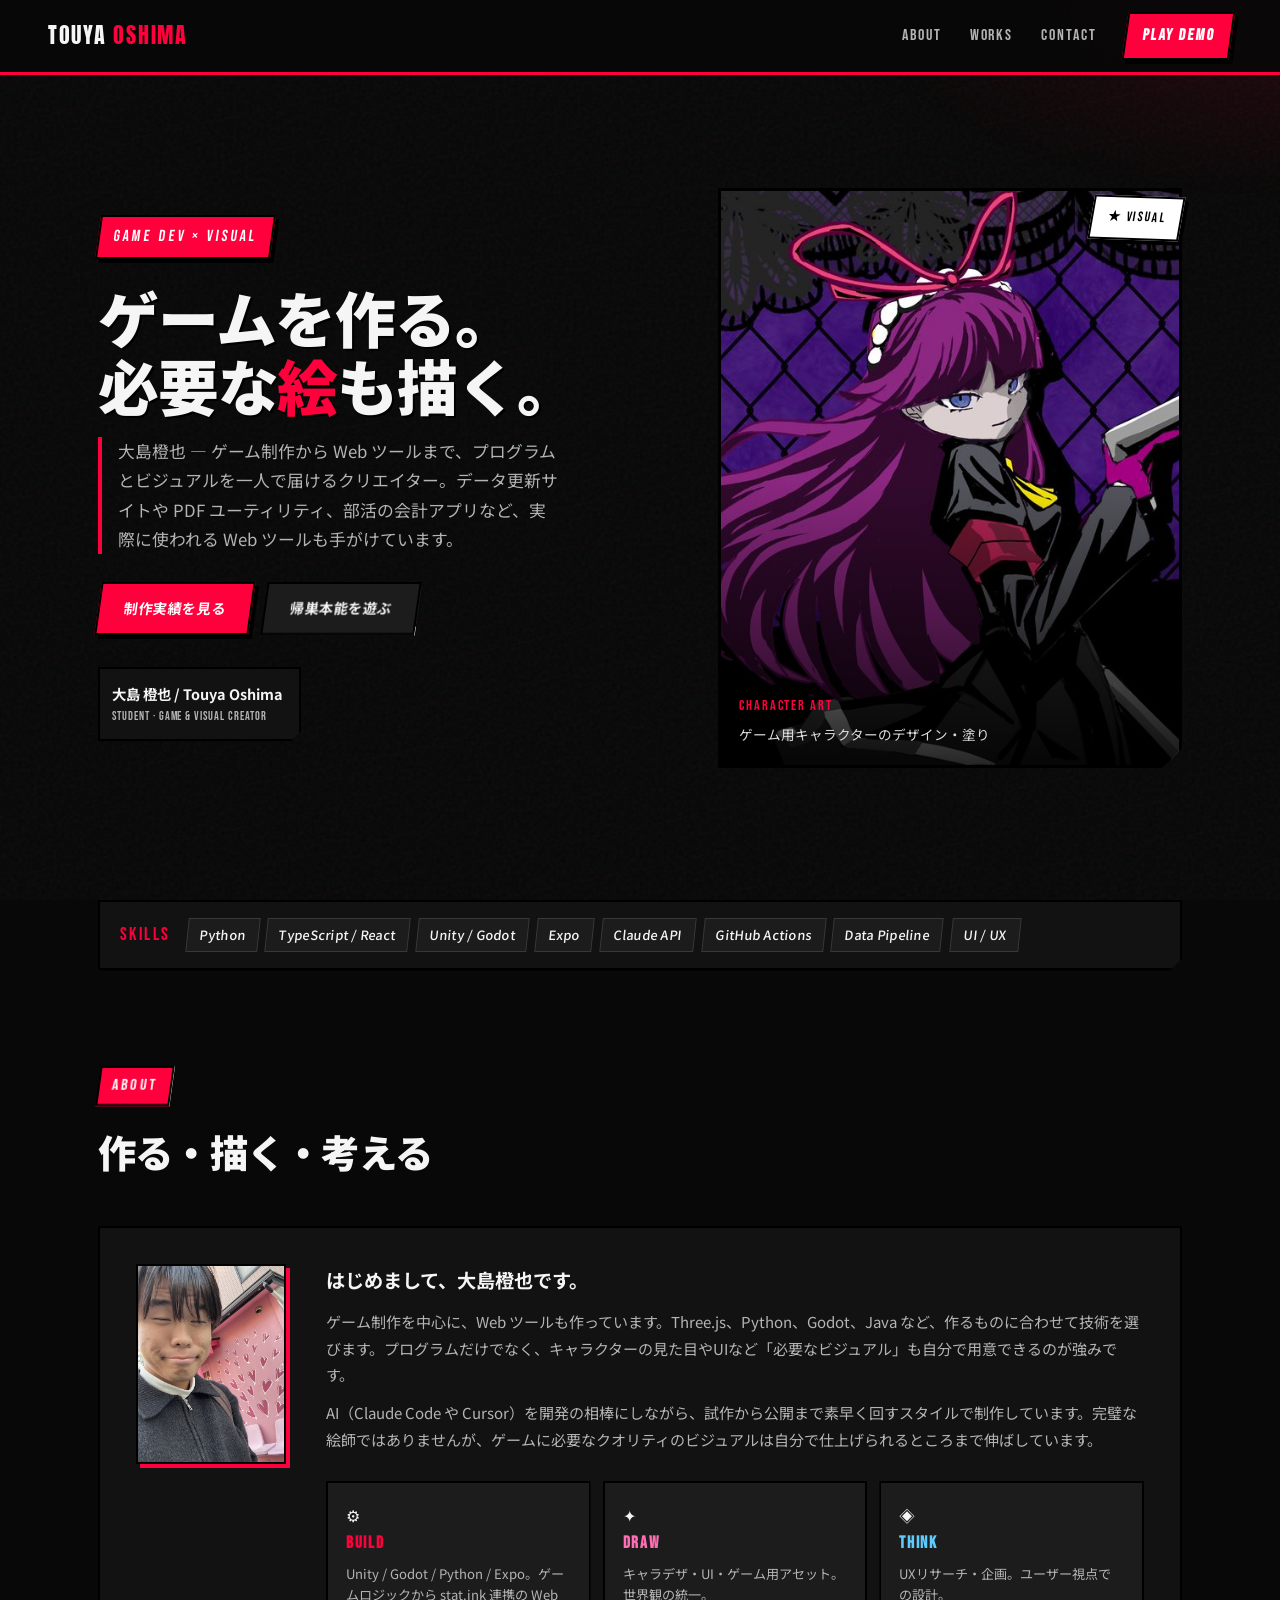
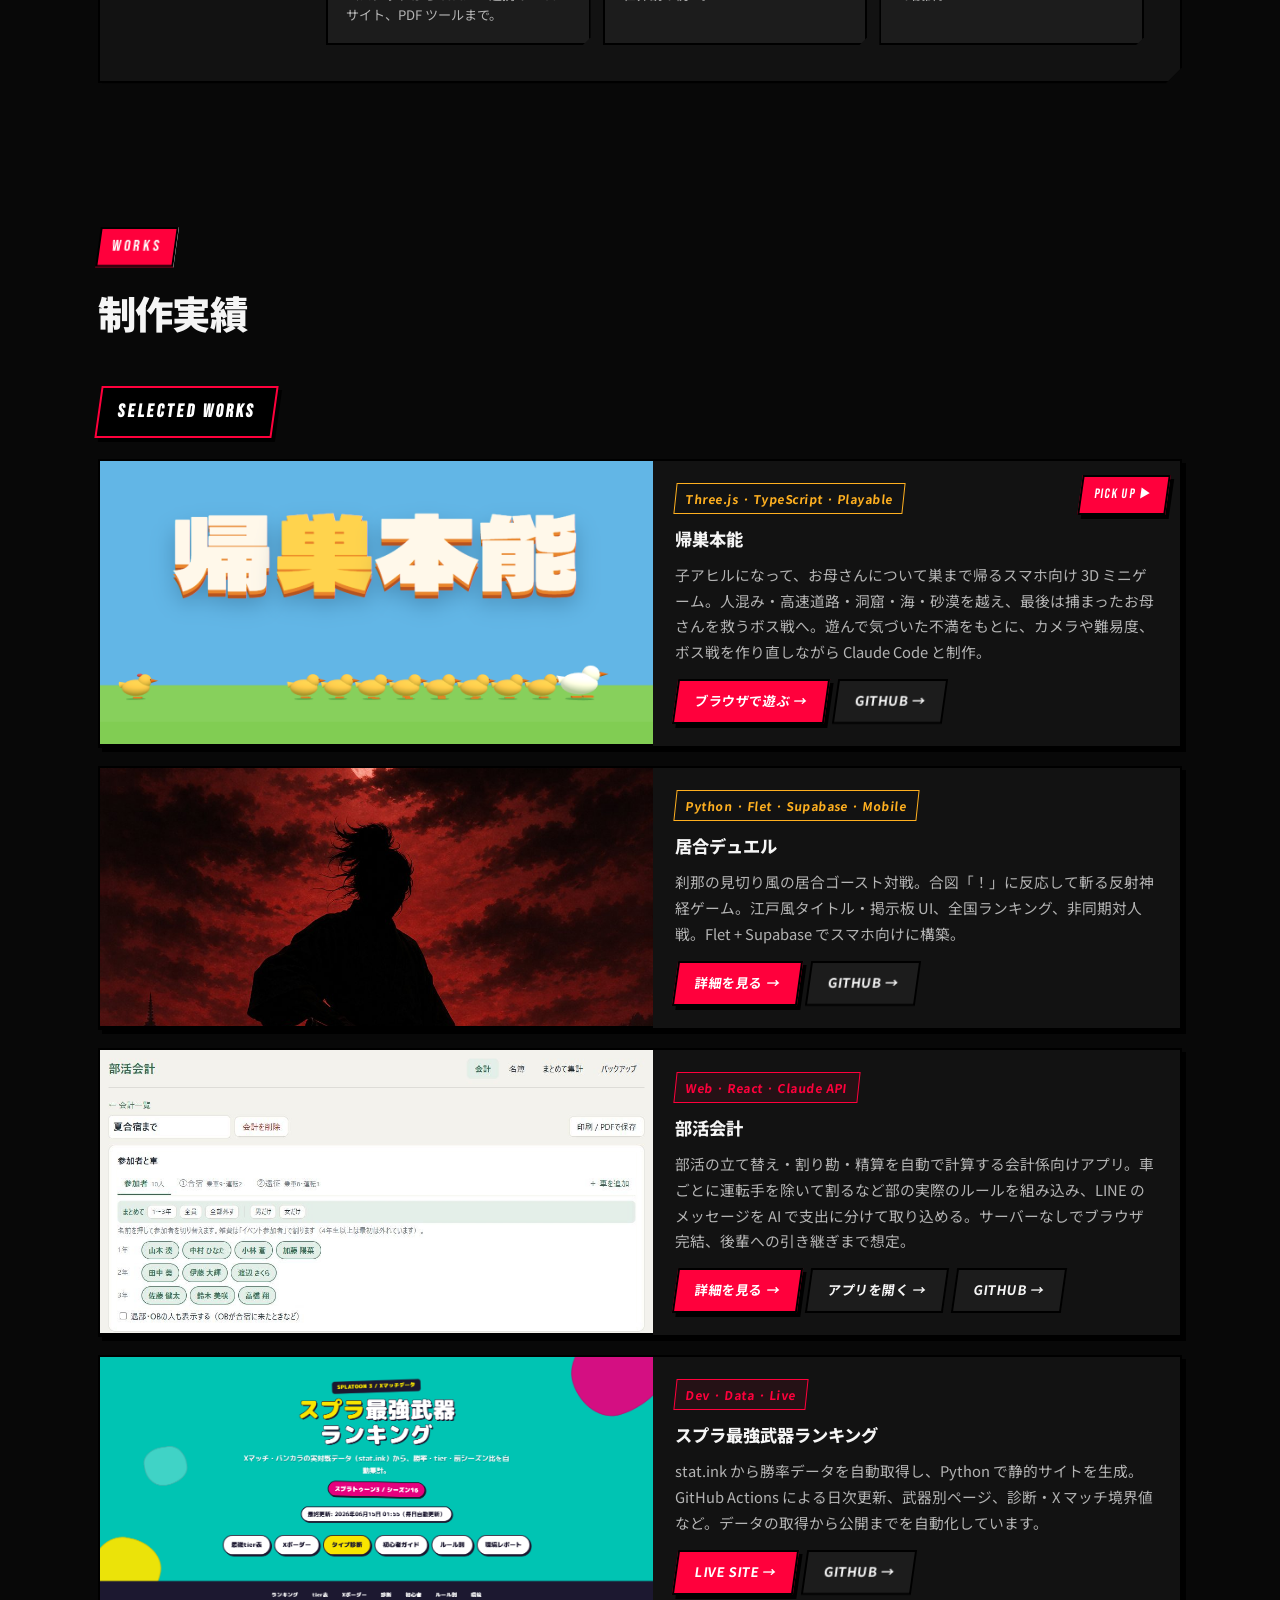
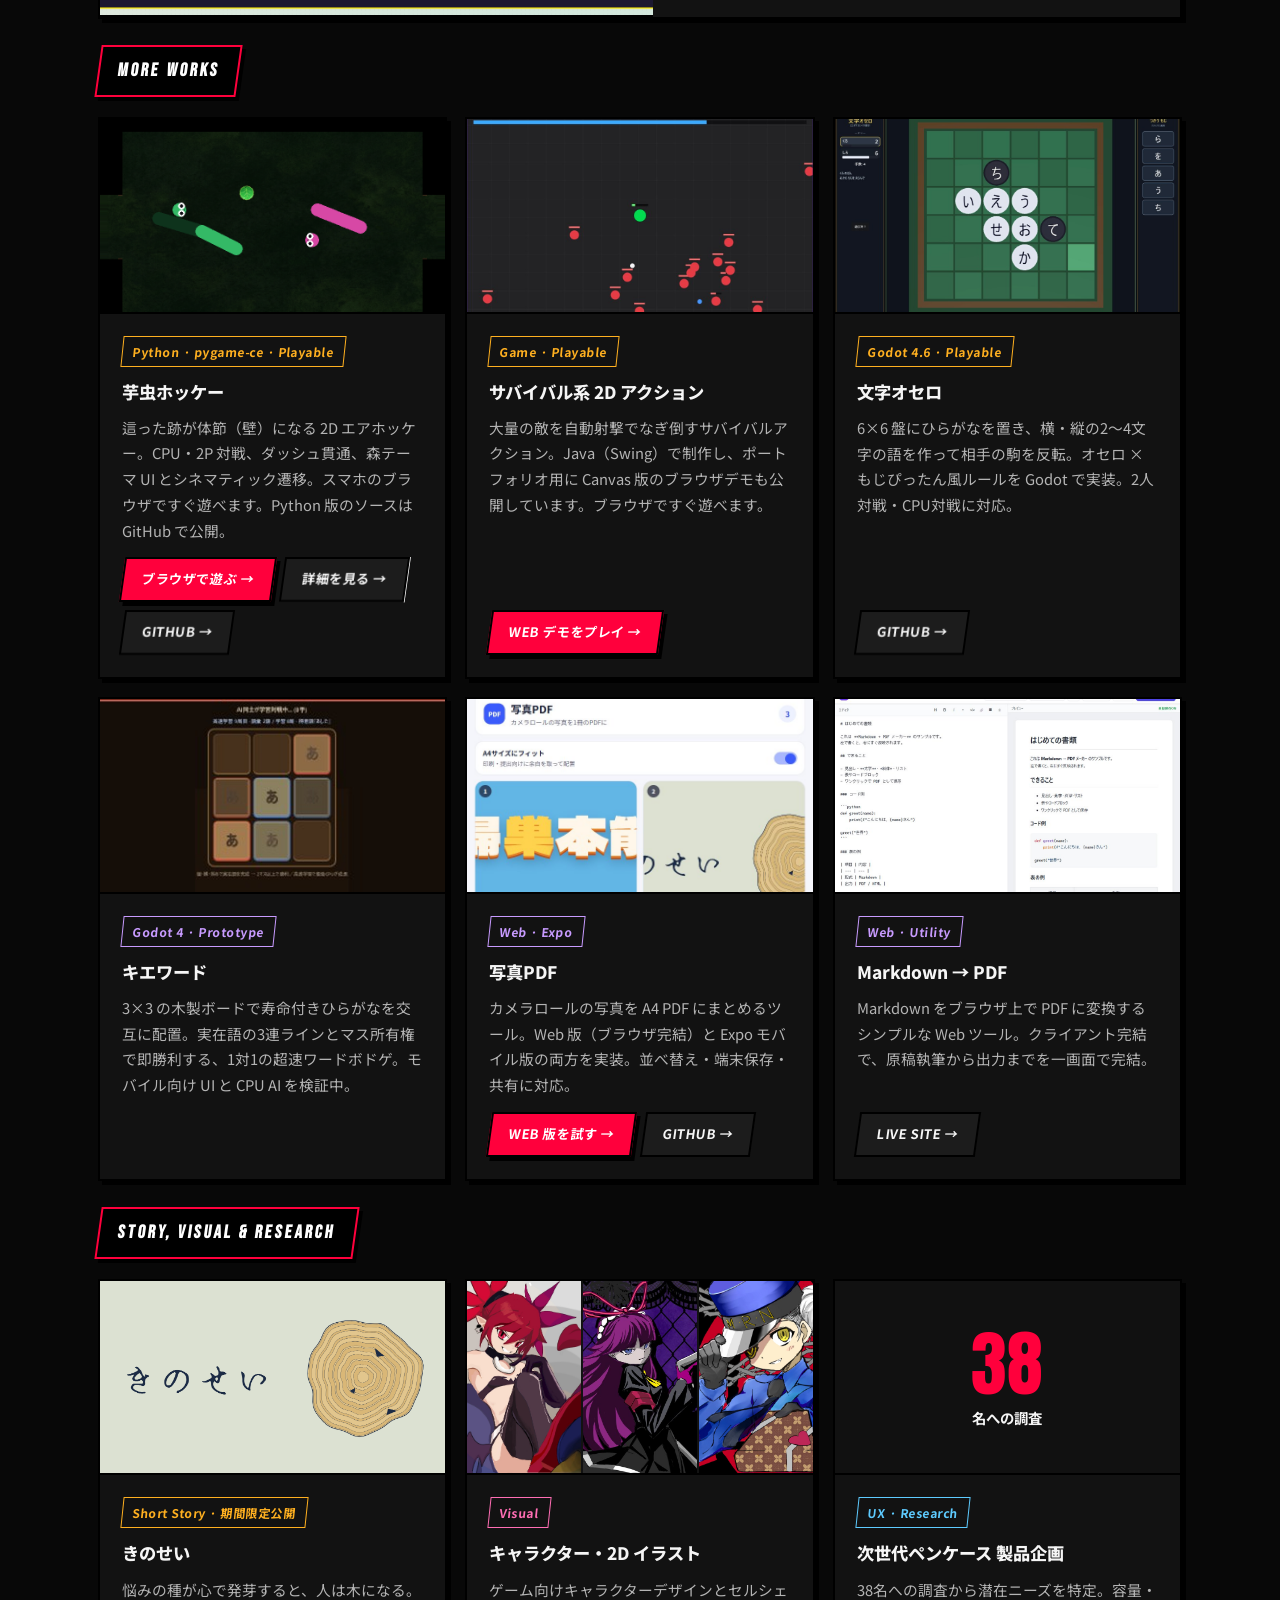
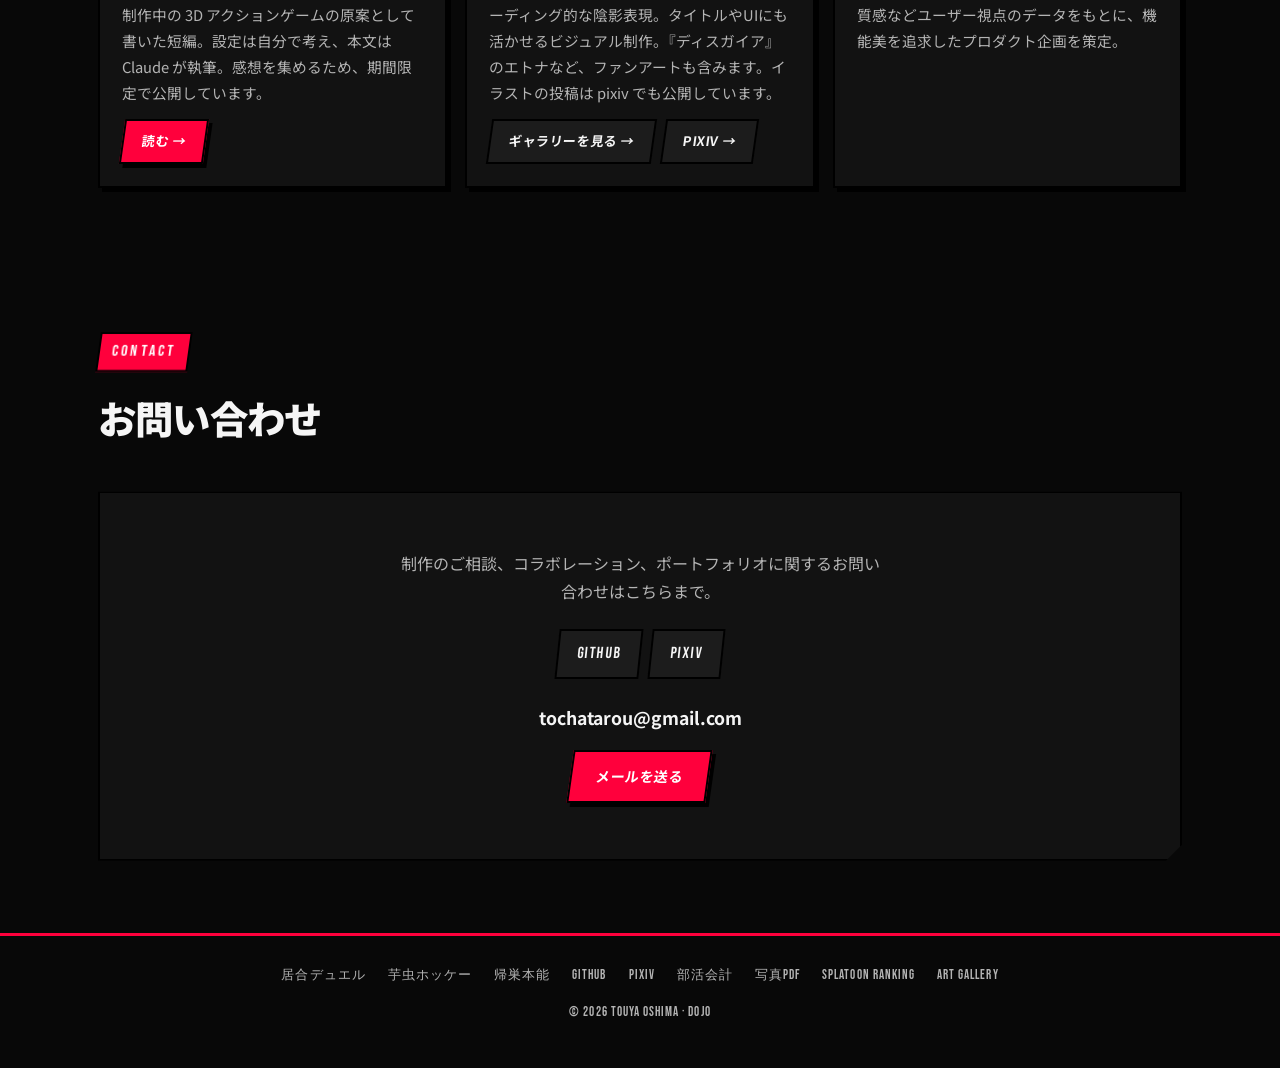
==== index.html @ 39ce80ca "問題道場を dojo/ に追加（穴埋めの編集機能つき）、フッターに小さくリンク Co-Authored-By: Claude Opus 5.5 <noreply@anthropic.com>" ====
<!DOCTYPE html>
<html lang="ja">
<head>
  <meta charset="UTF-8">
  <meta name="viewport" content="width=device-width, initial-scale=1.0">
  <title>大島 橙也 | Game Dev × Visual</title>
  <meta name="description" content="大島橙也 — ゲーム制作・Webツール・ビジュアル。Unity / Godot / Python / React。デモと制作実績を公開中。">
  <meta property="og:title" content="大島 橙也 | Portfolio">
  <meta property="og:description" content="ゲーム制作・Web ツール・キャラクターイラスト。作る・描く・考える。">
  <meta property="og:type" content="website">
  <meta property="og:url" content="https://koyomivanp.github.io/">
  <meta property="og:image" content="https://koyomivanp.github.io/feri.jpg">
  <meta name="twitter:card" content="summary_large_image">
  <link rel="icon" href="data:image/svg+xml,<svg xmlns='http://www.w3.org/2000/svg' viewBox='0 0 100 100'><text y='.9em' font-size='90'>🎮</text></svg>">
  <link rel="manifest" href="manifest.webmanifest">
  <meta name="theme-color" content="#ff003c">
  <link rel="apple-touch-icon" href="apple-touch-icon.png">
  <meta name="mobile-web-app-capable" content="yes">
  <meta name="apple-mobile-web-app-capable" content="yes">
  <meta name="apple-mobile-web-app-status-bar-style" content="black-translucent">
  <meta name="apple-mobile-web-app-title" content="Touya Oshima">
  <link rel="preconnect" href="https://fonts.googleapis.com">
  <link rel="preconnect" href="https://fonts.gstatic.com" crossorigin>
  <link href="https://fonts.googleapis.com/css2?family=Anton&family=Bebas+Neue&family=Noto+Sans+JP:wght@400;500;700;900&display=swap" rel="stylesheet">
  <link rel="stylesheet" href="assets/site.css">
</head>
<body>
  <div class="noise"></div>
  <div class="wrap">

    <nav>
      <a href="#" class="logo">TOUYA <span>OSHIMA</span></a>
      <div class="links">
        <a href="#about">About</a>
        <a href="#projects">Works</a>
        <a href="#contact">Contact</a>
        <a href="https://koyomivanp.github.io/okaasan-ni-tsuiteiku/" class="nav-cta" target="_blank" rel="noopener noreferrer">Play Demo</a>
      </div>
    </nav>

    <header class="hero">
      <div class="hero-copy">
        <div class="eyebrow">Game Dev × Visual</div>
        <h1>ゲームを作る。<br>必要な<span class="accent">絵</span>も描く。</h1>
        <p class="lead">大島橙也 — ゲーム制作から Web ツールまで、プログラムとビジュアルを一人で届けるクリエイター。データ更新サイトや PDF ユーティリティ、部活の会計アプリなど、実際に使われる Web ツールも手がけています。</p>
        <div class="hero-actions">
          <a href="#projects" class="btn btn-primary">制作実績を見る</a>
          <a href="https://koyomivanp.github.io/okaasan-ni-tsuiteiku/" class="btn btn-ghost" target="_blank" rel="noopener noreferrer">帰巣本能を遊ぶ</a>
        </div>
        <div class="hero-profile">
          <div>
            <div class="name">大島 橙也 / Touya Oshima</div>
            <div class="role">Student · Game &amp; Visual Creator</div>
          </div>
        </div>
      </div>

      <div class="hero-visual">
        <div class="float-badge">★ VISUAL</div>
        <div class="art-frame">
          <img src="feri.jpg" alt="オリジナルキャラクターイラスト">
          <div class="art-caption">
            <div class="label">Character Art</div>
            <p>ゲーム用キャラクターのデザイン・塗り</p>
          </div>
        </div>
      </div>
    </header>

    <section class="skills-strip reveal" aria-label="スキル">
      <div class="skills-inner">
        <span class="skills-label">SKILLS</span>
        <ul class="skills-list">
          <li>Python</li>
          <li>TypeScript / React</li>
          <li>Unity / Godot</li>
          <li>Expo</li>
          <li>Claude API</li>
          <li>GitHub Actions</li>
          <li>Data Pipeline</li>
          <li>UI / UX</li>
        </ul>
      </div>
    </section>

    <section id="about">
      <div class="section-head reveal">
        <div class="label">About</div>
        <h2>作る・描く・考える</h2>
      </div>
      <div class="about-grid reveal">
        <img class="about-photo" src="profile.jpg" alt="大島橙也 プロフィール写真">
        <div class="about-text">
          <h3>はじめまして、大島橙也です。</h3>
          <p>ゲーム制作を中心に、Web ツールも作っています。Three.js、Python、Godot、Java など、作るものに合わせて技術を選びます。プログラムだけでなく、キャラクターの見た目やUIなど「必要なビジュアル」も自分で用意できるのが強みです。</p>
          <p>AI（Claude Code や Cursor）を開発の相棒にしながら、試作から公開まで素早く回すスタイルで制作しています。完璧な絵師ではありませんが、ゲームに必要なクオリティのビジュアルは自分で仕上げられるところまで伸ばしています。</p>
          <div class="pillars">
            <div class="pillar build">
              <div class="icon">⚙</div>
              <h4>Build</h4>
              <p>Unity / Godot / Python / Expo。ゲームロジックから stat.ink 連携の Web サイト、PDF ツールまで。</p>
            </div>
            <div class="pillar draw">
              <div class="icon">✦</div>
              <h4>Draw</h4>
              <p>キャラデザ・UI・ゲーム用アセット。世界観の統一。</p>
            </div>
            <div class="pillar think">
              <div class="icon">◈</div>
              <h4>Think</h4>
              <p>UXリサーチ・企画。ユーザー視点での設計。</p>
            </div>
          </div>
        </div>
      </div>
    </section>

    <section id="projects">
      <div class="section-head reveal">
        <div class="label">Works</div>
        <h2>制作実績</h2>
      </div>

      <div class="projects">
        <div class="works-category reveal">
          <h3>Selected Works</h3>
        </div>

        <article class="project-card featured-dev reveal">
          <div class="card-thumb thumb-screenshot">
            <img src="assets/kisou-honnou-poster.png" alt="帰巣本能 — 青空と草地に大きなロゴ、お母さんアヒルとひなの列、遅れて追いかける1羽" loading="lazy">
          </div>
          <div class="card-body">
            <span class="tag game">Three.js · TypeScript · Playable</span>
            <h3>帰巣本能</h3>
            <p>子アヒルになって、お母さんについて巣まで帰るスマホ向け 3D ミニゲーム。人混み・高速道路・洞窟・海・砂漠を越え、最後は捕まったお母さんを救うボス戦へ。遊んで気づいた不満をもとに、カメラや難易度、ボス戦を作り直しながら Claude Code と制作。</p>
            <div class="card-links">
              <a href="https://koyomivanp.github.io/okaasan-ni-tsuiteiku/" class="btn btn-primary" target="_blank" rel="noopener noreferrer">ブラウザで遊ぶ →</a>
              <a href="https://github.com/koyomivanp/okaasan-ni-tsuiteiku" class="btn btn-ghost" target="_blank" rel="noopener noreferrer">GitHub →</a>
            </div>
          </div>
        </article>

        <article class="project-card featured reveal">
          <div class="card-thumb thumb-screenshot">
            <img src="assets/iai-duel-title.jpg" alt="居合デュエル — タイトル画面（侍の影）" loading="lazy" style="object-fit: cover; object-position: center 30%;">
          </div>
          <div class="card-body">
            <span class="tag game">Python · Flet · Supabase · Mobile</span>
            <h3>居合デュエル</h3>
            <p>刹那の見切り風の居合ゴースト対戦。合図「！」に反応して斬る反射神経ゲーム。江戸風タイトル・掲示板 UI、全国ランキング、非同期対人戦。Flet + Supabase でスマホ向けに構築。</p>
            <div class="card-links">
              <a href="iai-duel/" class="btn btn-primary">詳細を見る →</a>
              <a href="https://github.com/koyomivanp/iai-duel" class="btn btn-ghost" target="_blank" rel="noopener noreferrer">GitHub →</a>
            </div>
          </div>
        </article>

        <article class="project-card featured reveal">
          <div class="card-thumb thumb-screenshot">
            <img src="assets/kaikei-thumb.jpg" alt="部活会計 — 参加者と車を選び、支出を入力する画面" class="shot-kaikei" loading="lazy">
          </div>
          <div class="card-body">
            <span class="tag web">Web · React · Claude API</span>
            <h3>部活会計</h3>
            <p>部活の立て替え・割り勘・精算を自動で計算する会計係向けアプリ。車ごとに運転手を除いて割るなど部の実際のルールを組み込み、LINE のメッセージを AI で支出に分けて取り込める。サーバーなしでブラウザ完結、後輩への引き継ぎまで想定。</p>
            <div class="card-links">
              <a href="kaikei/" class="btn btn-primary">詳細を見る →</a>
              <a href="https://koyomivanp.github.io/bukatsu-kaikei/" class="btn btn-ghost" target="_blank" rel="noopener noreferrer">アプリを開く →</a>
              <a href="https://github.com/koyomivanp/bukatsu-kaikei" class="btn btn-ghost" target="_blank" rel="noopener noreferrer">GitHub →</a>
            </div>
          </div>
        </article>

        <article class="project-card featured reveal">
          <div class="card-thumb thumb-web-splatoon thumb-screenshot">
            <img src="assets/splatoon-ranking-screenshot.png" alt="スプラ最強武器ランキング — トップページ" loading="lazy">
          </div>
          <div class="card-body">
            <span class="tag web">Dev · Data · Live</span>
            <h3>スプラ最強武器ランキング</h3>
            <p>stat.ink から勝率データを自動取得し、Python で静的サイトを生成。GitHub Actions による日次更新、武器別ページ、診断・X マッチ境界値など。データの取得から公開までを自動化しています。</p>
            <div class="card-links">
              <a href="https://splatoon-ranking.netlify.app/" class="btn btn-primary" target="_blank" rel="noopener noreferrer">Live Site →</a>
              <a href="https://github.com/koyomivanp/splatoon-ranking" class="btn btn-ghost" target="_blank" rel="noopener noreferrer">GitHub →</a>
            </div>
          </div>
        </article>

        <div class="works-category reveal">
          <h3>More Works</h3>
        </div>

        <article class="project-card reveal">
          <div class="card-thumb thumb-screenshot">
            <img src="assets/imomushi-hockey-screenshot.png" alt="芋虫ホッケー — 対戦画面" loading="lazy">
          </div>
          <div class="card-body">
            <span class="tag game">Python · pygame-ce · Playable</span>
            <h3>芋虫ホッケー</h3>
            <p>這った跡が体節（壁）になる 2D エアホッケー。CPU・2P 対戦、ダッシュ貫通、森テーマ UI とシネマティック遷移。スマホのブラウザですぐ遊べます。Python 版のソースは GitHub で公開。</p>
            <div class="card-links">
              <a href="imomushi-hockey/play/" class="btn btn-primary">ブラウザで遊ぶ →</a>
              <a href="imomushi-hockey/" class="btn btn-ghost">詳細を見る →</a>
              <a href="https://github.com/koyomivanp/imomushi-hockey" class="btn btn-ghost" target="_blank" rel="noopener noreferrer">GitHub →</a>
            </div>
          </div>
        </article>

        <article class="project-card reveal">
          <div class="card-thumb thumb-screenshot">
            <img src="assets/survival-screenshot.jpg" alt="サバイバル系 2D アクション — 敵に囲まれたプレイ画面" loading="lazy">
          </div>
          <div class="card-body">
            <span class="tag game">Game · Playable</span>
            <h3>サバイバル系 2D アクション</h3>
            <p>大量の敵を自動射撃でなぎ倒すサバイバルアクション。Java（Swing）で制作し、ポートフォリオ用に Canvas 版のブラウザデモも公開しています。ブラウザですぐ遊べます。</p>
            <div class="card-links">
              <a href="vampiresurvivors/index.html" class="btn btn-primary">Web デモをプレイ →</a>
            </div>
          </div>
        </article>

        <article class="project-card reveal">
          <div class="card-thumb thumb-screenshot">
            <img src="assets/moji-othello-screenshot.png" alt="文字オセロ — プレイ画面" loading="lazy">
          </div>
          <div class="card-body">
            <span class="tag game">Godot 4.6 · Playable</span>
            <h3>文字オセロ</h3>
            <p>6×6 盤にひらがなを置き、横・縦の2〜4文字の語を作って相手の駒を反転。オセロ × もじぴったん風ルールを Godot で実装。2人対戦・CPU対戦に対応。</p>
            <div class="card-links">
              <a href="https://github.com/koyomivanp/moji-othello" class="btn btn-ghost" target="_blank" rel="noopener noreferrer">GitHub →</a>
            </div>
          </div>
        </article>

        <article class="project-card reveal">
          <div class="card-thumb thumb-screenshot">
            <img src="assets/kiewado-screenshot.png" alt="キエワード — プレイ画面" loading="lazy">
          </div>
          <div class="card-body">
            <span class="tag dev">Godot 4 · Prototype</span>
            <h3>キエワード</h3>
            <p>3×3 の木製ボードで寿命付きひらがなを交互に配置。実在語の3連ラインとマス所有権で即勝利する、1対1の超速ワードボドゲ。モバイル向け UI と CPU AI を検証中。</p>
          </div>
        </article>

        <article class="project-card reveal">
          <div class="card-thumb thumb-screenshot">
            <img src="assets/photo-pdf-screenshot.jpg" alt="写真PDF — 写真を並べて順番を変える画面" loading="lazy">
          </div>
          <div class="card-body">
            <span class="tag dev">Web · Expo</span>
            <h3>写真PDF</h3>
            <p>カメラロールの写真を A4 PDF にまとめるツール。Web 版（ブラウザ完結）と Expo モバイル版の両方を実装。並べ替え・端末保存・共有に対応。</p>
            <div class="card-links">
              <a href="photo-pdf/" class="btn btn-primary">Web 版を試す →</a>
              <a href="https://github.com/koyomivanp/photo-to-pdf" class="btn btn-ghost" target="_blank" rel="noopener noreferrer">GitHub →</a>
            </div>
          </div>
        </article>

        <article class="project-card reveal">
          <div class="card-thumb thumb-screenshot">
            <img src="assets/md-pdf-screenshot.jpg" alt="Markdown → PDF — エディタとプレビューの画面" loading="lazy">
          </div>
          <div class="card-body">
            <span class="tag dev">Web · Utility</span>
            <h3>Markdown → PDF</h3>
            <p>Markdown をブラウザ上で PDF に変換するシンプルな Web ツール。クライアント完結で、原稿執筆から出力までを一画面で完結。</p>
            <div class="card-links">
              <a href="https://md-pdf-maker.netlify.app/" class="btn btn-ghost" target="_blank" rel="noopener noreferrer">Live Site →</a>
            </div>
          </div>
        </article>

        <div class="works-category reveal">
          <h3>Story, Visual &amp; Research</h3>
        </div>

        <!-- 期間限定公開: 感想が集まったら外す -->
        <article class="project-card reveal">
          <div class="card-thumb thumb-screenshot">
            <img src="assets/kinosei-poster.png" alt="きのせい — タイトルと、傷の入った年輪" loading="lazy">
          </div>
          <div class="card-body">
            <span class="tag game">Short Story · 期間限定公開</span>
            <h3>きのせい</h3>
            <p>悩みの種が心で発芽すると、人は木になる。制作中の 3D アクションゲームの原案として書いた短編。設定は自分で考え、本文は Claude が執筆。感想を集めるため、期間限定で公開しています。</p>
            <div class="card-links">
              <a href="https://claude.ai/artifact/8s3dnupmCnthfTGU7mSjWk" class="btn btn-primary" target="_blank" rel="noopener noreferrer">読む →</a>
            </div>
          </div>
        </article>

        <article class="project-card reveal">
          <div class="card-thumb thumb-art">
            <img src="etna.jpg" alt="『ディスガイア』シリーズのエトナのファンアート" loading="lazy" class="char-focus-face">
            <img src="feri.jpg" alt="キャラクターイラスト1" loading="lazy" class="char-focus-right">
            <img src="pel.jpg" alt="キャラクターイラスト2" loading="lazy">
          </div>
          <div class="card-body">
            <span class="tag art">Visual</span>
            <h3>キャラクター・2D イラスト</h3>
            <p>ゲーム向けキャラクターデザインとセルシェーディング的な陰影表現。タイトルやUIにも活かせるビジュアル制作。『ディスガイア』のエトナなど、ファンアートも含みます。イラストの投稿は pixiv でも公開しています。</p>
            <div class="card-links">
              <a href="artwork.html" class="btn btn-ghost">ギャラリーを見る →</a>
              <a href="#" data-pixiv class="btn btn-ghost" target="_blank" rel="noopener noreferrer">pixiv →</a>
            </div>
          </div>
        </article>

        <article class="project-card reveal">
          <div class="card-thumb thumb-stat">
            <div><strong>38</strong><span>名への調査</span></div>
          </div>
          <div class="card-body">
            <span class="tag think">UX · Research</span>
            <h3>次世代ペンケース 製品企画</h3>
            <p>38名への調査から潜在ニーズを特定。容量・質感などユーザー視点のデータをもとに、機能美を追求したプロダクト企画を策定。</p>
          </div>
        </article>
      </div>
    </section>

    <section id="contact">
      <div class="section-head reveal">
        <div class="label">Contact</div>
        <h2>お問い合わせ</h2>
      </div>
      <div class="contact-box reveal">
        <p>制作のご相談、コラボレーション、ポートフォリオに関するお問い合わせはこちらまで。</p>
        <div class="social-links">
          <a href="https://github.com/koyomivanp" target="_blank" rel="noopener noreferrer" class="github">GitHub</a>
          <a href="#" data-pixiv target="_blank" rel="noopener noreferrer" class="pixiv">pixiv</a>
        </div>
        <div class="mail">tochatarou@gmail.com</div>
        <a href="mailto:tochatarou@gmail.com" class="btn btn-primary">メールを送る</a>
      </div>
    </section>

    <footer>
      <div class="footer-links">
        <a href="iai-duel/">居合デュエル</a>
        <a href="imomushi-hockey/">芋虫ホッケー</a>
        <a href="https://koyomivanp.github.io/okaasan-ni-tsuiteiku/" target="_blank" rel="noopener noreferrer">帰巣本能</a>
        <a href="https://github.com/koyomivanp" target="_blank" rel="noopener noreferrer">GitHub</a>
        <a href="#" data-pixiv target="_blank" rel="noopener noreferrer">pixiv</a>
        <a href="kaikei/">部活会計</a>
        <a href="photo-pdf/">写真PDF</a>
        <a href="https://splatoon-ranking.netlify.app/" target="_blank" rel="noopener noreferrer">Splatoon Ranking</a>
        <a href="artwork.html">Art Gallery</a>
      </div>
      &copy; 2026 Touya Oshima · <a href="dojo/" style="color: inherit; text-decoration: none;">dojo</a>
    </footer>
  </div>

  <script>
    // pixiv: dashboard/works は本人だけ。公開用は https://www.pixiv.net/users/数字
    const PIXIV_PROFILE_URL = "https://www.pixiv.net/users/55574377";
    document.querySelectorAll("[data-pixiv]").forEach((link) => {
      if (!PIXIV_PROFILE_URL.includes("REPLACE")) {
        link.href = PIXIV_PROFILE_URL;
      }
    });

    const reveals = document.querySelectorAll(".reveal");
    const io = new IntersectionObserver((entries) => {
      entries.forEach((e) => {
        if (e.isIntersecting) {
          e.target.classList.add("visible");
          io.unobserve(e.target);
        }
      });
    }, { threshold: 0.12, rootMargin: "0px 0px -40px 0px" });
    reveals.forEach((el) => io.observe(el));

    // PWA: Service Worker を登録（オフライン表示・インストール対応）
    if ("serviceWorker" in navigator) {
      window.addEventListener("load", () => {
        navigator.serviceWorker.register("sw.js").catch((err) => {
          console.error("SW registration failed:", err);
        });
      });
    }
  </script>
</body>
</html>
---- assets/site.css ----
*, *::before, *::after { margin: 0; padding: 0; box-sizing: border-box; }

:root {
  --bg: #080808;
  --surface: #121212;
  --surface2: #1c1c1c;
  --line: rgba(255, 255, 255, 0.12);
  --text: #f5f5f5;
  --muted: #b4b4b4;
  --p5-red: #ff003c;
  --p5-red-dark: #c8002f;
  --game: #ffb020;
  --art: #ff6eb4;
  --think: #5ecbff;
  --dev: #c89bff;
  --shadow: 4px 4px 0 #000;
  --font: "Noto Sans JP", "Segoe UI", sans-serif;
  --font-en: "Bebas Neue", "Outfit", sans-serif;
  --font-display: "Anton", "Noto Sans JP", sans-serif;
}

html { scroll-behavior: smooth; }

body {
  font-family: var(--font);
  background: var(--bg);
  color: var(--text);
  line-height: 1.75;
  overflow-x: hidden;
}

body::before {
  content: "";
  position: fixed;
  inset: 0;
  background:
    repeating-linear-gradient(
      -12deg,
      transparent,
      transparent 40px,
      rgba(255, 0, 60, 0.03) 40px,
      rgba(255, 0, 60, 0.03) 41px
    ),
    radial-gradient(ellipse 60% 40% at 100% 0%, rgba(255, 0, 60, 0.12), transparent 55%);
  pointer-events: none;
  z-index: 0;
}

.noise {
  position: fixed;
  inset: 0;
  opacity: 0.04;
  background-image: url("data:image/svg+xml,%3Csvg viewBox='0 0 256 256' xmlns='http://www.w3.org/2000/svg'%3E%3Cfilter id='n'%3E%3CfeTurbulence type='fractalNoise' baseFrequency='0.9' numOctaves='4' stitchTiles='stitch'/%3E%3C/filter%3E%3Crect width='100%25' height='100%25' filter='url(%23n)'/%3E%3C/svg%3E");
  pointer-events: none;
  z-index: 0;
}

.wrap { position: relative; z-index: 1; }

nav {
  position: fixed;
  top: 0;
  width: 100%;
  padding: 12px clamp(20px, 4vw, 48px);
  display: flex;
  justify-content: space-between;
  align-items: center;
  z-index: 200;
  background: rgba(8, 8, 8, 0.92);
  border-bottom: 3px solid var(--p5-red);
}

nav .logo {
  font-family: var(--font-display);
  font-size: 1.35rem;
  letter-spacing: 0.08em;
  color: var(--text);
  text-decoration: none;
  text-transform: uppercase;
}

nav .logo span { color: var(--p5-red); }

nav .links { display: flex; gap: clamp(16px, 3vw, 28px); align-items: center; }

nav a {
  color: var(--muted);
  text-decoration: none;
  font-size: 1rem;
  font-family: var(--font-en);
  letter-spacing: 0.12em;
  transition: color 0.15s;
}

nav a:hover { color: var(--p5-red); }

nav .nav-cta {
  padding: 8px 16px;
  background: var(--p5-red);
  color: #fff !important;
  font-weight: 700;
  transform: skewX(-8deg);
  border: 2px solid #000;
  box-shadow: var(--shadow);
}

nav .nav-cta:hover {
  background: var(--p5-red-dark);
  color: #fff !important;
}

.hero {
  min-height: 100vh;
  display: grid;
  grid-template-columns: 1.05fr 0.95fr;
  gap: clamp(32px, 5vw, 48px);
  align-items: center;
  max-width: 1180px;
  margin: 0 auto;
  padding: 120px clamp(20px, 4vw, 48px) 64px;
}

.hero-copy { max-width: 540px; }

.hero .eyebrow {
  display: inline-block;
  font-family: var(--font-en);
  font-size: 1rem;
  letter-spacing: 0.18em;
  color: #fff;
  background: var(--p5-red);
  padding: 6px 14px;
  transform: skewX(-8deg);
  border: 2px solid #000;
  box-shadow: var(--shadow);
  margin-bottom: 24px;
}

.hero h1 {
  font-size: clamp(2.2rem, 5vw, 3.8rem);
  font-weight: 900;
  line-height: 1.12;
  letter-spacing: -0.02em;
  margin-bottom: 18px;
  text-shadow: 2px 2px 0 #000;
}

.hero h1 .accent {
  color: var(--p5-red);
  -webkit-text-fill-color: var(--p5-red);
  position: relative;
}

.hero .lead {
  color: var(--muted);
  font-size: clamp(0.95rem, 2vw, 1.05rem);
  margin-bottom: 28px;
  max-width: 460px;
  border-left: 4px solid var(--p5-red);
  padding-left: 16px;
}

.hero-actions {
  display: flex;
  flex-wrap: wrap;
  gap: 12px;
  margin-bottom: 32px;
}

.btn {
  display: inline-flex;
  align-items: center;
  justify-content: center;
  gap: 8px;
  padding: 12px 24px;
  font-weight: 700;
  font-size: 0.88rem;
  font-family: var(--font);
  letter-spacing: 0.04em;
  text-decoration: none;
  text-transform: uppercase;
  transform: skewX(-8deg);
  border: 2px solid #000;
  transition: transform 0.15s, background 0.15s;
}

.btn:hover { transform: skewX(-8deg) translate(-2px, -2px); }

.btn-primary {
  background: var(--p5-red);
  color: #fff;
  box-shadow: var(--shadow);
}

.btn-primary:hover { background: var(--p5-red-dark); }

.btn-ghost {
  background: var(--surface2);
  color: var(--text);
}

.btn-ghost:hover { background: #252525; }

.hero-profile {
  display: flex;
  align-items: center;
  gap: 14px;
  padding: 12px 16px 12px 12px;
  background: var(--surface);
  border: 2px solid #000;
  box-shadow: var(--shadow);
  width: fit-content;
  clip-path: polygon(0 0, 100% 0, 100% calc(100% - 10px), calc(100% - 10px) 100%, 0 100%);
}

.hero-profile img {
  width: 48px;
  height: 48px;
  object-fit: cover;
  object-position: 32% center;
  border: 2px solid var(--p5-red);
}

.hero-profile .name { font-weight: 700; font-size: 0.9rem; }
.hero-profile .role {
  font-size: 0.75rem;
  color: var(--muted);
  font-family: var(--font-en);
  letter-spacing: 0.08em;
}

.hero-visual { position: relative; }

.art-frame {
  position: relative;
  overflow: hidden;
  border: 3px solid #000;
  box-shadow: 8px 8px 0 var(--p5-red);
  aspect-ratio: 4 / 5;
  max-height: min(72vh, 580px);
  margin-left: auto;
  clip-path: polygon(0 0, 100% 0, 100% calc(100% - 20px), calc(100% - 20px) 100%, 0 100%);
}

.art-frame img {
  width: 100%;
  height: 100%;
  object-fit: cover;
  object-position: 88% center;
  display: block;
}

.art-frame::after {
  content: "";
  position: absolute;
  inset: 0;
  background: linear-gradient(to top, rgba(0, 0, 0, 0.85) 0%, transparent 50%);
  pointer-events: none;
}

.art-caption {
  position: absolute;
  bottom: 18px;
  left: 18px;
  right: 18px;
  z-index: 2;
}

.art-caption .label {
  font-family: var(--font-en);
  font-size: 0.85rem;
  letter-spacing: 0.14em;
  color: var(--p5-red);
  margin-bottom: 4px;
}

.art-caption p { font-size: 0.85rem; color: #ddd; }

.float-badge {
  position: absolute;
  top: 8px;
  right: 0;
  z-index: 3;
  background: #fff;
  color: #000;
  padding: 8px 14px;
  font-family: var(--font-en);
  font-size: 0.85rem;
  letter-spacing: 0.12em;
  transform: skewX(-8deg) rotate(2deg);
  border: 2px solid #000;
  box-shadow: var(--shadow);
}

.skills-strip {
  max-width: 1180px;
  margin: 0 auto;
  padding: 0 clamp(20px, 4vw, 48px) 24px;
}

.skills-inner {
  display: flex;
  flex-wrap: wrap;
  align-items: center;
  gap: 12px 16px;
  padding: 16px 20px;
  background: var(--surface);
  border: 2px solid #000;
  box-shadow: var(--shadow);
  clip-path: polygon(0 0, 100% 0, 100% calc(100% - 12px), calc(100% - 12px) 100%, 0 100%);
}

.skills-label {
  font-family: var(--font-en);
  font-size: 1.1rem;
  letter-spacing: 0.14em;
  color: var(--p5-red);
  white-space: nowrap;
}

.skills-list {
  list-style: none;
  display: flex;
  flex-wrap: wrap;
  gap: 8px;
}

.skills-list li {
  font-size: 0.8rem;
  font-weight: 500;
  letter-spacing: 0.02em;
  padding: 5px 12px;
  background: var(--surface2);
  border: 1px solid var(--line);
  transform: skewX(-6deg);
}

section {
  max-width: 1180px;
  margin: 0 auto;
  padding: 72px clamp(20px, 4vw, 48px);
}

.section-head { margin-bottom: 40px; }

.section-head .label {
  display: inline-block;
  font-family: var(--font-en);
  font-size: 1rem;
  letter-spacing: 0.2em;
  color: #fff;
  background: var(--p5-red);
  padding: 4px 12px;
  transform: skewX(-8deg);
  border: 2px solid #000;
  margin-bottom: 12px;
}

.section-head h2 {
  font-size: clamp(1.8rem, 3.5vw, 2.4rem);
  font-weight: 900;
  letter-spacing: -0.02em;
}

.reveal {
  opacity: 0;
  transform: translateY(20px);
  transition: opacity 0.55s ease, transform 0.55s ease;
}

.reveal.visible { opacity: 1; transform: none; }

.about-grid {
  display: grid;
  grid-template-columns: auto 1fr;
  gap: clamp(24px, 4vw, 40px);
  align-items: start;
  background: var(--surface);
  border: 2px solid #000;
  box-shadow: var(--shadow);
  padding: clamp(24px, 4vw, 36px);
  clip-path: polygon(0 0, 100% 0, 100% calc(100% - 16px), calc(100% - 16px) 100%, 0 100%);
}

.about-photo {
  width: clamp(120px, 20vw, 150px);
  aspect-ratio: 3 / 4;
  object-fit: cover;
  object-position: 32% center;
  border: 2px solid #000;
  box-shadow: 4px 4px 0 var(--p5-red);
}

.about-text h3 { font-size: 1.2rem; margin-bottom: 12px; }
.about-text p { color: var(--muted); font-size: 0.94rem; margin-bottom: 12px; }
.about-text p:last-child { margin-bottom: 0; }

.pillars {
  display: grid;
  grid-template-columns: repeat(3, 1fr);
  gap: 12px;
  margin-top: 28px;
}

.pillar {
  background: var(--surface2);
  border: 2px solid #000;
  padding: 18px;
  clip-path: polygon(0 0, 100% 0, 100% calc(100% - 8px), calc(100% - 8px) 100%, 0 100%);
}

.pillar h4 {
  font-family: var(--font-en);
  font-size: 1.05rem;
  letter-spacing: 0.1em;
  margin-bottom: 6px;
}

.pillar.build h4 { color: var(--p5-red); }
.pillar.draw h4 { color: var(--art); }
.pillar.think h4 { color: var(--think); }
.pillar p { font-size: 0.82rem; color: var(--muted); line-height: 1.55; }

.projects {
  display: grid;
  grid-template-columns: repeat(6, 1fr);
  gap: 18px;
}

.project-card {
  grid-column: span 2;
  background: var(--surface);
  border: 2px solid #000;
  overflow: hidden;
  display: flex;
  flex-direction: column;
  box-shadow: var(--shadow);
  transition: transform 0.15s, box-shadow 0.15s;
}

.project-card:hover {
  transform: translate(-3px, -3px);
  box-shadow: 7px 7px 0 #000;
}

.project-card.featured,
.project-card.featured-dev {
  grid-column: 1 / -1;
  display: grid;
  grid-template-columns: 1.05fr 1fr;
}

.project-card.featured-dev {
  position: relative;
  overflow: visible;
}

.project-card.featured-dev::before {
  content: "PICK UP ▶";
  position: absolute;
  top: 14px;
  right: 12px;
  z-index: 3;
  background: var(--p5-red);
  color: #fff;
  font-family: var(--font-en);
  font-size: 0.85rem;
  letter-spacing: 0.1em;
  padding: 6px 12px;
  transform: skewX(-8deg);
  border: 2px solid #000;
  box-shadow: var(--shadow);
}

.card-thumb {
  min-height: 180px;
  position: relative;
  overflow: hidden;
  border-bottom: 2px solid #000;
}

.project-card.featured .card-thumb,
.project-card.featured-dev .card-thumb { min-height: 260px; }

/* カードの画像は枠に合わせて切り抜く（縦長の画像でカードが伸びないように） */
.project-card .thumb-screenshot img {
  position: absolute;
  inset: 0;
  min-height: 0;
}

.project-card:not(.featured):not(.featured-dev) .card-thumb {
  aspect-ratio: 16 / 9;
  min-height: 0;
}

.works-category {
  grid-column: 1 / -1;
  margin: 8px 0 2px;
}

.works-category:first-of-type { margin-top: 0; }

.works-category h3 {
  display: inline-block;
  font-family: var(--font-en);
  font-size: 1.15rem;
  letter-spacing: 0.16em;
  color: #fff;
  background: #000;
  border: 2px solid var(--p5-red);
  padding: 8px 18px;
  transform: skewX(-8deg);
  box-shadow: var(--shadow);
}

.tag {
  display: inline-block;
  font-size: 0.75rem;
  font-weight: 700;
  letter-spacing: 0.04em;
  padding: 4px 10px;
  margin-bottom: 10px;
  border: 1px solid var(--line);
  width: fit-content;
  transform: skewX(-6deg);
}

.tag.game { color: var(--game); border-color: var(--game); }
.tag.art { color: var(--art); border-color: var(--art); }
.tag.think { color: var(--think); border-color: var(--think); }
.tag.dev { color: var(--dev); border-color: var(--dev); }
.tag.web { color: var(--p5-red); border-color: var(--p5-red); background: rgba(255, 0, 60, 0.08); }

.card-body {
  padding: 22px;
  display: flex;
  flex-direction: column;
  flex: 1;
}

.card-body h3 { font-size: 1.08rem; font-weight: 800; margin-bottom: 8px; }
.card-body p { font-size: 0.92rem; color: var(--muted); flex: 1; margin-bottom: 14px; }
.card-body .btn { align-self: flex-start; padding: 9px 18px; font-size: 0.82rem; }
.card-links { display: flex; flex-wrap: wrap; gap: 8px; }

.thumb-web-splatoon img,
.thumb-screenshot img {
  width: 100%;
  height: 100%;
  min-height: 180px;
  object-fit: cover;
  display: block;
}

.thumb-web-splatoon img { object-position: top center; min-height: 220px; }
.thumb-screenshot img.shot-kaikei { object-position: top left; }

.thumb-art {
  display: grid;
  grid-template-columns: repeat(3, 1fr);
  grid-template-rows: minmax(0, 1fr);
  gap: 2px;
}

.thumb-art img {
  width: 100%;
  height: 100%;
  object-fit: cover;
}

.thumb-art img.char-focus-right { object-position: 88% center; }
.thumb-art img.char-focus-face { object-position: 42% 18%; }

.thumb-stat {
  background: #111;
  display: flex;
  align-items: center;
  justify-content: center;
  text-align: center;
}

.thumb-stat strong {
  display: block;
  font-family: var(--font-display);
  font-size: clamp(3.5rem, 8vw, 4.5rem);
  font-weight: 400;
  line-height: 1.1;
  color: var(--p5-red);
}

.thumb-stat span { font-size: 0.9rem; font-weight: 700; }

.contact-box {
  text-align: center;
  background: var(--surface);
  border: 2px solid #000;
  box-shadow: var(--shadow);
  padding: clamp(36px, 6vw, 56px) clamp(24px, 4vw, 40px);
  clip-path: polygon(0 0, 100% 0, 100% calc(100% - 16px), calc(100% - 16px) 100%, 0 100%);
}

.contact-box p { color: var(--muted); max-width: 480px; margin: 0 auto 24px; }

.contact-box .mail {
  font-size: 1.1rem;
  font-weight: 700;
  color: var(--text);
  margin-bottom: 16px;
}

.social-links {
  display: flex;
  flex-wrap: wrap;
  gap: 10px;
  justify-content: center;
  margin: 0 auto 24px;
}

.social-links a {
  display: inline-flex;
  padding: 9px 18px;
  font-family: var(--font-en);
  letter-spacing: 0.1em;
  text-decoration: none;
  color: var(--text);
  border: 2px solid #000;
  background: var(--surface2);
  transform: skewX(-6deg);
  transition: background 0.15s;
}

.social-links a:hover { background: var(--p5-red); color: #fff; }

a:focus-visible {
  outline: 3px solid var(--think);
  outline-offset: 3px;
}

footer {
  text-align: center;
  padding: 28px 20px 44px;
  color: var(--muted);
  font-size: 0.82rem;
  font-family: var(--font-en);
  letter-spacing: 0.08em;
  border-top: 3px solid var(--p5-red);
}

footer .footer-links {
  display: flex;
  flex-wrap: wrap;
  gap: 16px 22px;
  justify-content: center;
  margin-bottom: 14px;
}

footer .footer-links a {
  color: var(--muted);
  text-decoration: none;
  transition: color 0.15s;
}

footer .footer-links a:hover { color: var(--p5-red); }

@media (max-width: 900px) {
  .hero {
    grid-template-columns: 1fr;
    padding-top: 96px;
    min-height: auto;
  }

  .art-frame {
    max-height: 400px;
    margin: 0 auto;
    max-width: 340px;
  }

  .about-grid { grid-template-columns: 1fr; }
  .about-photo { width: 110px; }
  .pillars { grid-template-columns: 1fr; margin-top: 20px; }
  .pillar { display: grid; grid-template-columns: auto 1fr; column-gap: 10px; padding: 14px; }
  .pillar p { grid-column: 1 / -1; }
  .projects { grid-template-columns: 1fr; }
  .project-card { grid-column: auto; }
  .project-card.featured,
  .project-card.featured-dev { grid-template-columns: 1fr; }
  .project-card.featured .thumb-screenshot,
  .project-card.featured-dev .thumb-screenshot { aspect-ratio: 16 / 10; min-height: 0; }
  .project-card.featured-dev::before {
    position: static;
    justify-self: start;
    margin: 12px 0 12px 12px;
  }
  nav .logo { font-size: 1.1rem; white-space: nowrap; }
  nav .links { gap: 12px; }
  nav .nav-cta { display: none; }
}

@media (prefers-reduced-motion: reduce) {
  html { scroll-behavior: auto; }
  *, *::before, *::after { transition: none !important; }
  .reveal { opacity: 1; transform: none; }
}
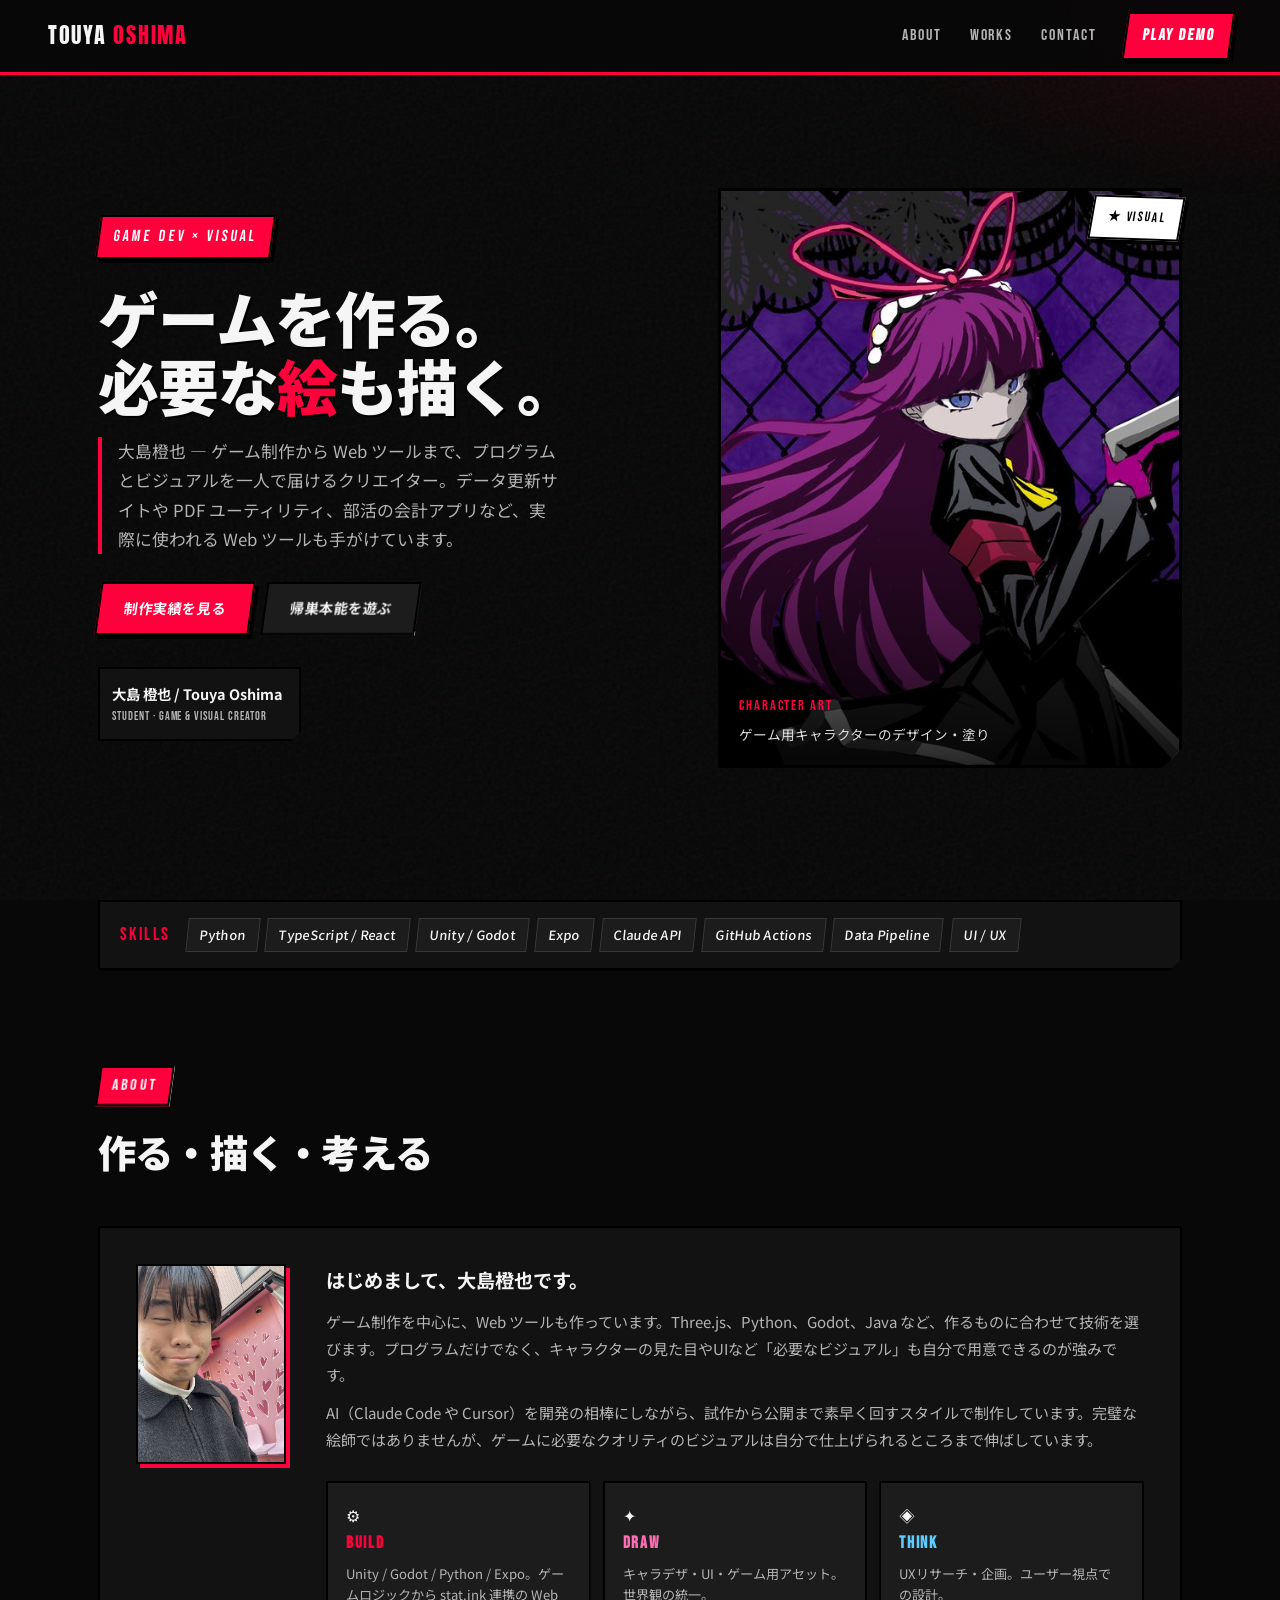
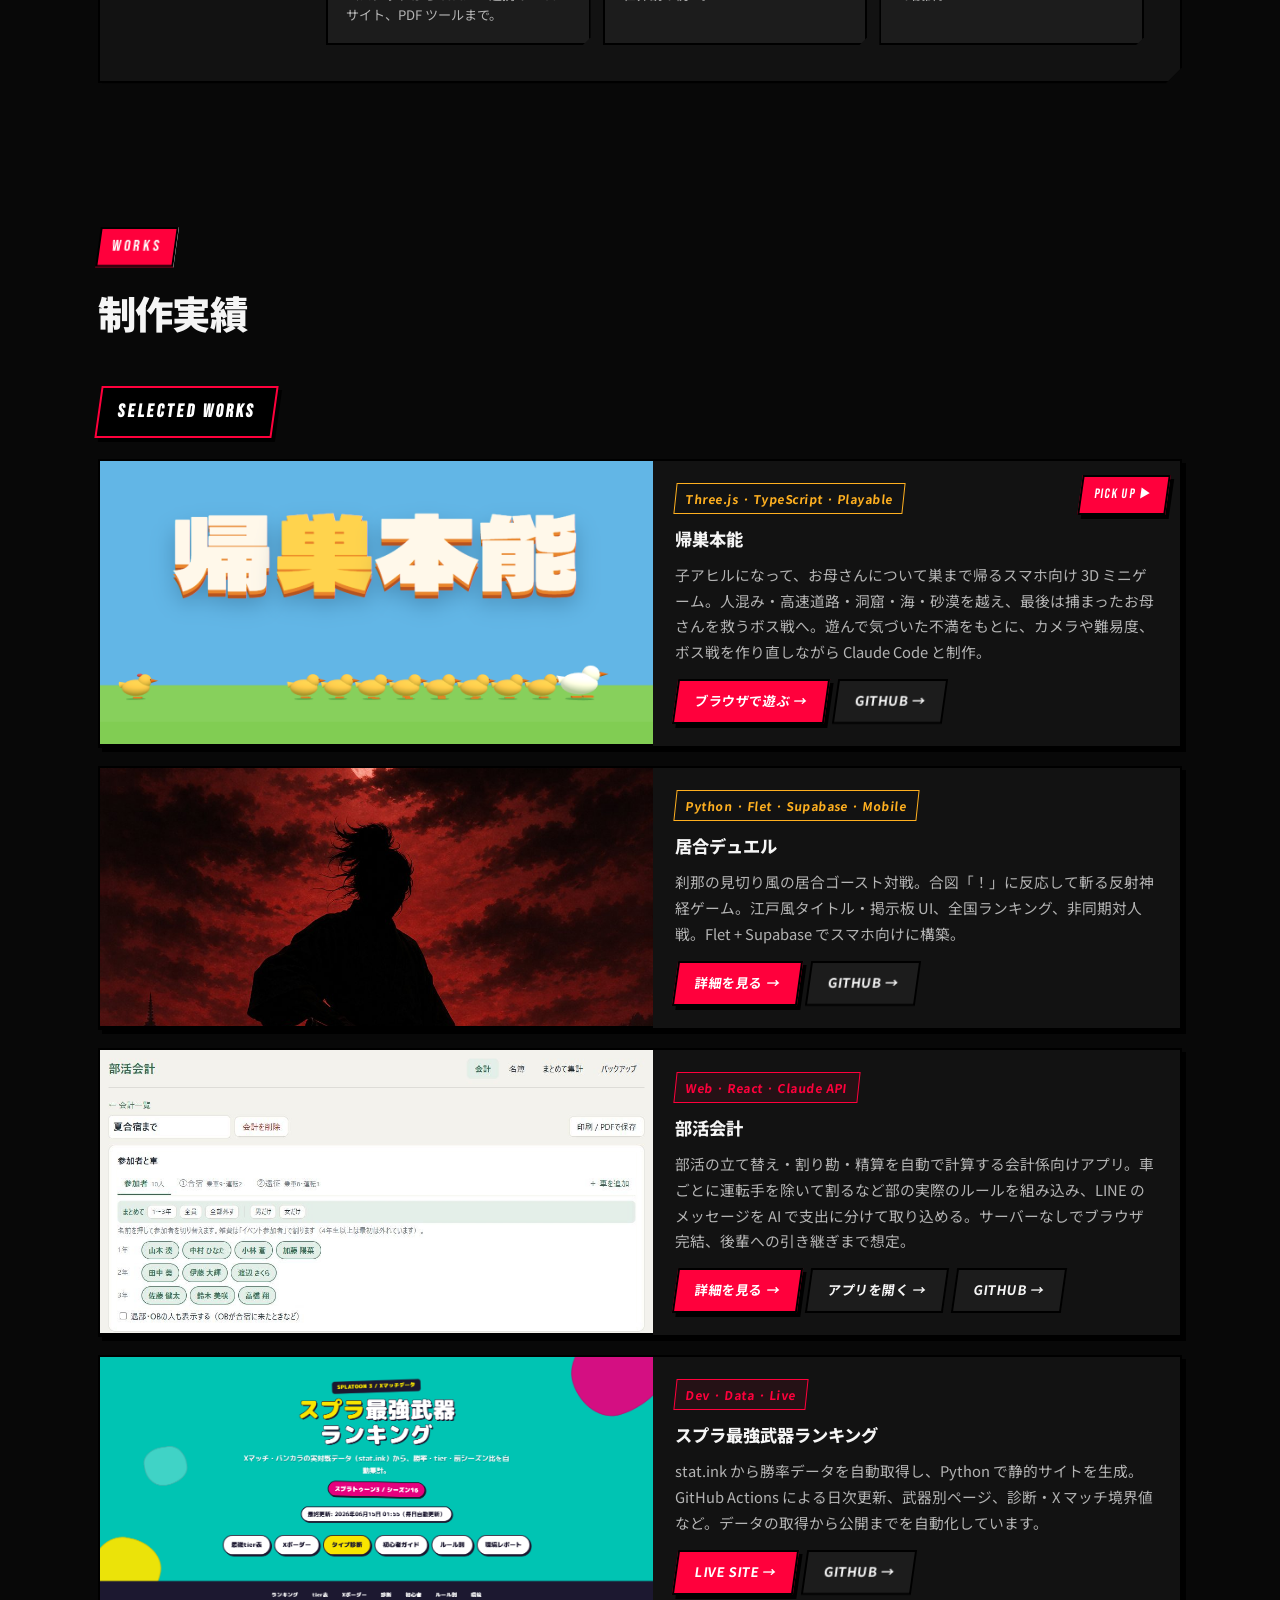
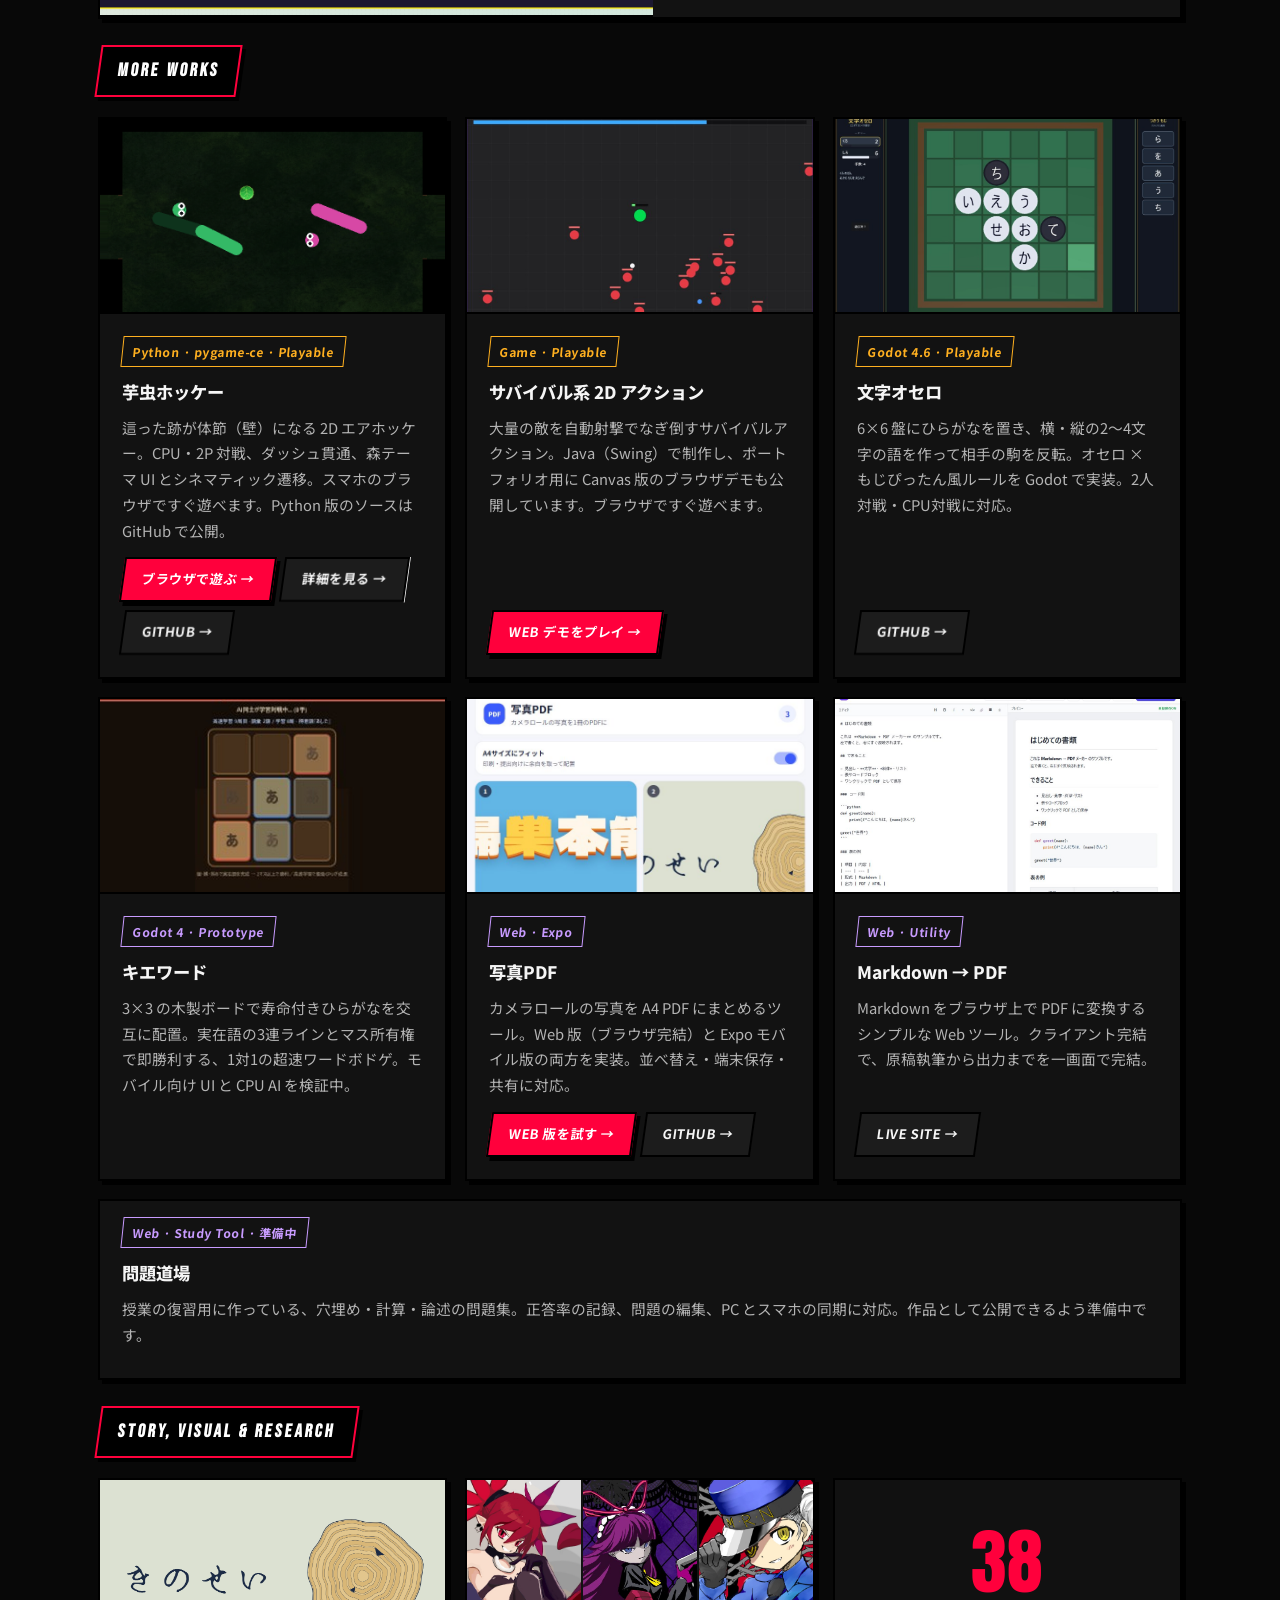
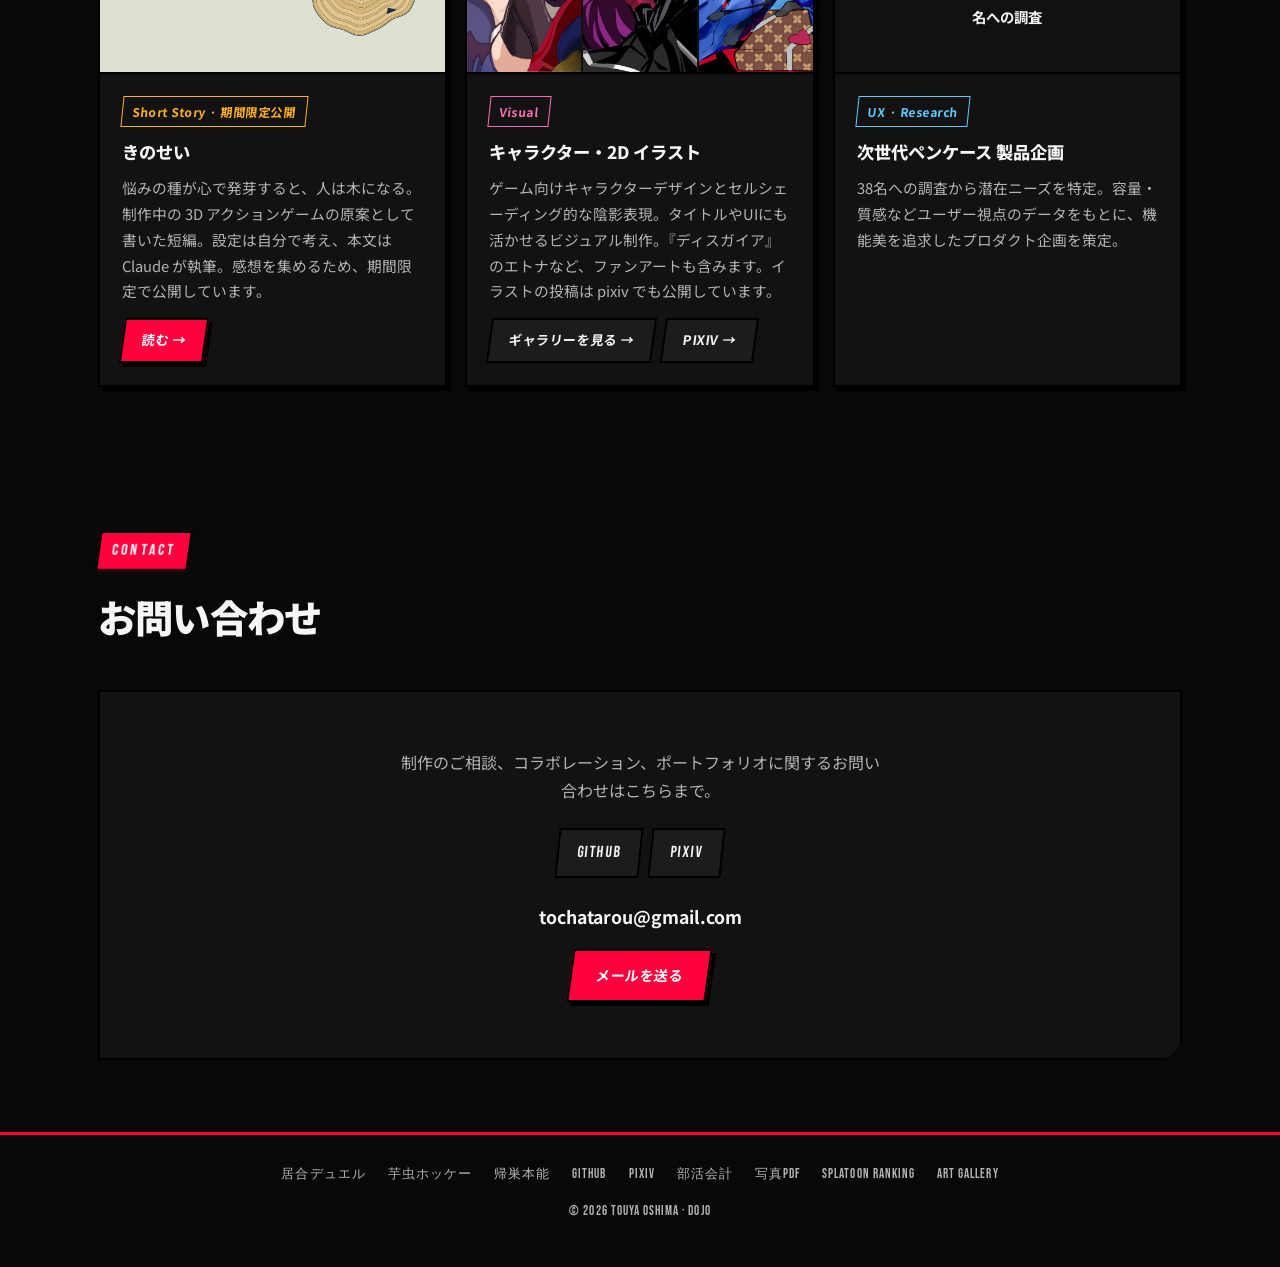
==== commit 7e2b2fc0: "問題道場: 公共経済学を129問に増やし優先度ボタンを追加、ポートフォリオに準備中の席を追加" ====
--- a/index.html
+++ b/index.html
@@ -275,6 +275,15 @@
           </div>
         </article>
 
+        <!-- 問題道場の席。作品として出せるようになったら、リンクを足して「準備中」を外す -->
+        <article class="project-card compact reveal">
+          <div class="card-body">
+            <span class="tag dev">Web · Study Tool · 準備中</span>
+            <h3>問題道場</h3>
+            <p>授業の復習用に作っている、穴埋め・計算・論述の問題集。正答率の記録、問題の編集、PC とスマホの同期に対応。作品として公開できるよう準備中です。</p>
+          </div>
+        </article>
+
         <div class="works-category reveal">
           <h3>Story, Visual &amp; Research</h3>
         </div>
--- a/assets/site.css
+++ b/assets/site.css
@@ -471,6 +471,10 @@
   border: 2px solid #000;
   box-shadow: var(--shadow);
 }
+
+/* 画像なしの細い帯。一列ぶん使う */
+.project-card.compact { grid-column: 1 / -1; }
+.project-card.compact .card-body { padding: 16px 22px; }
 
 .card-thumb {
   min-height: 180px;
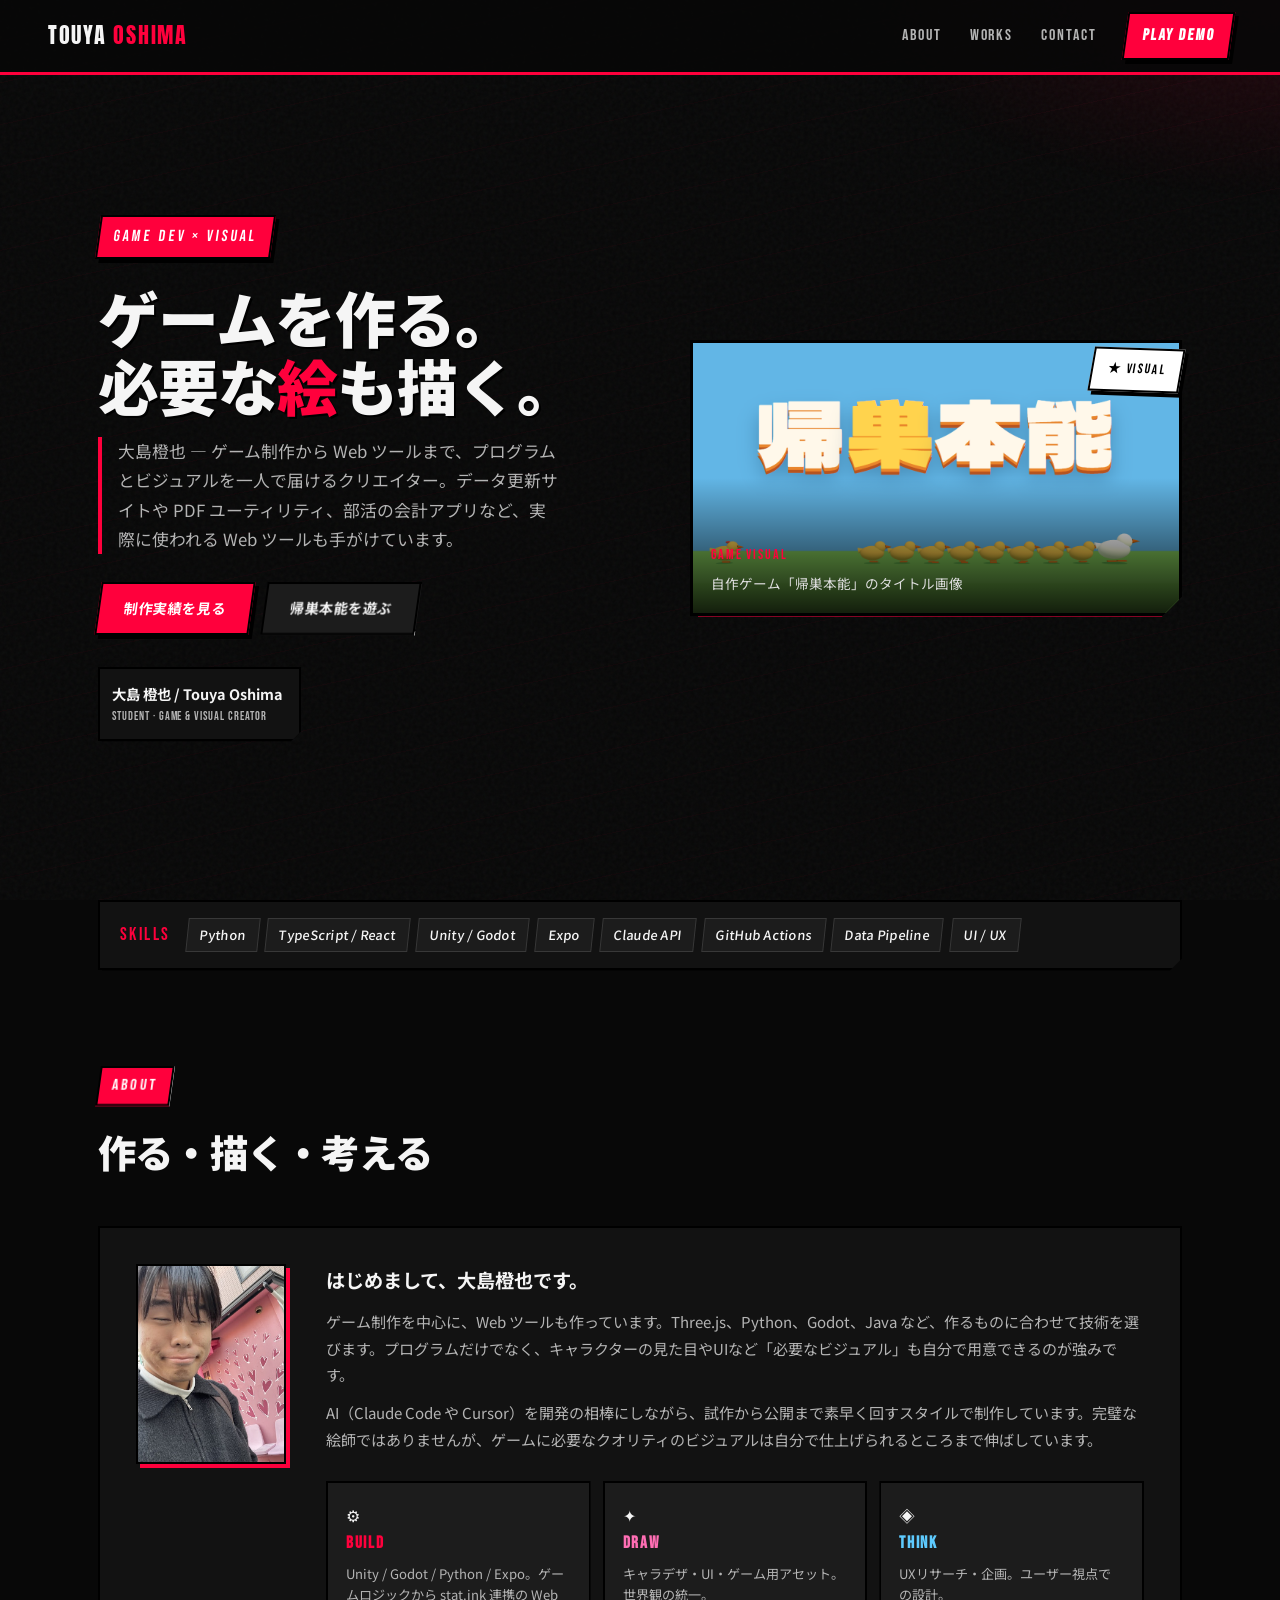
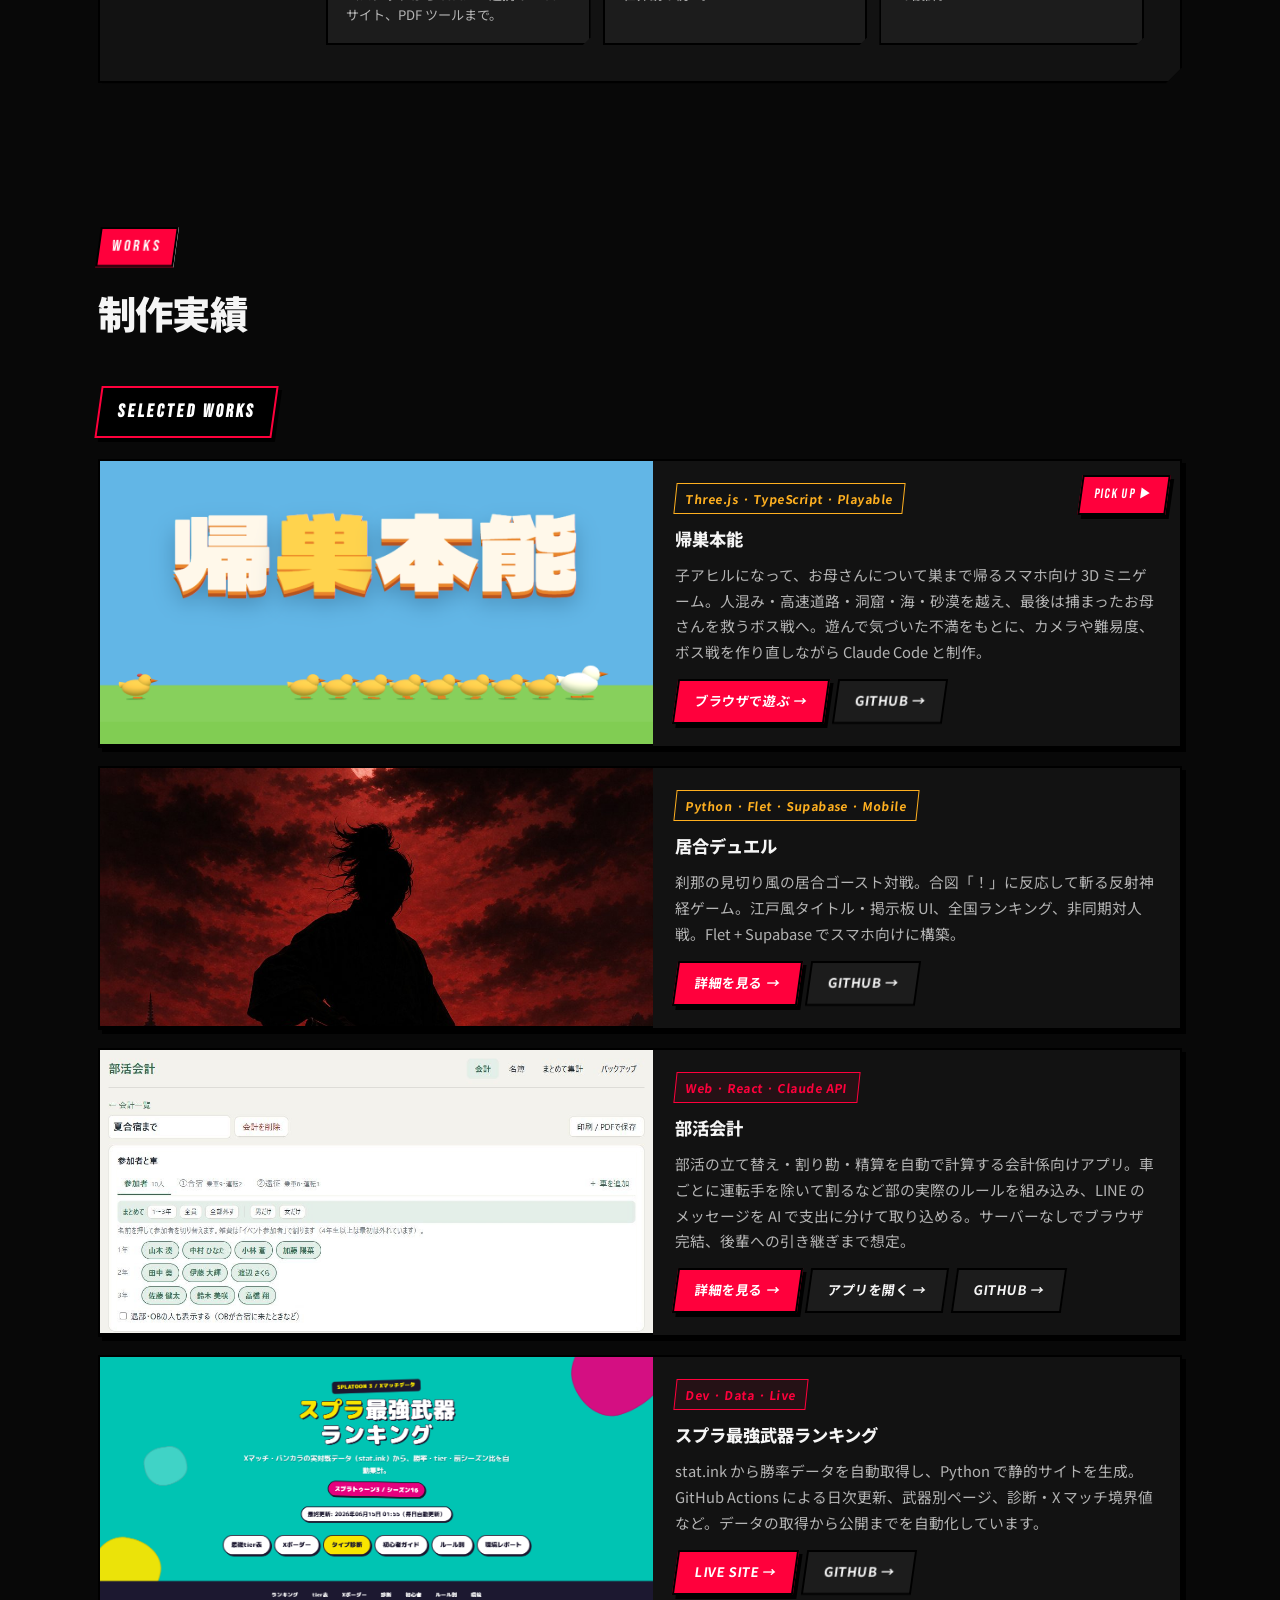
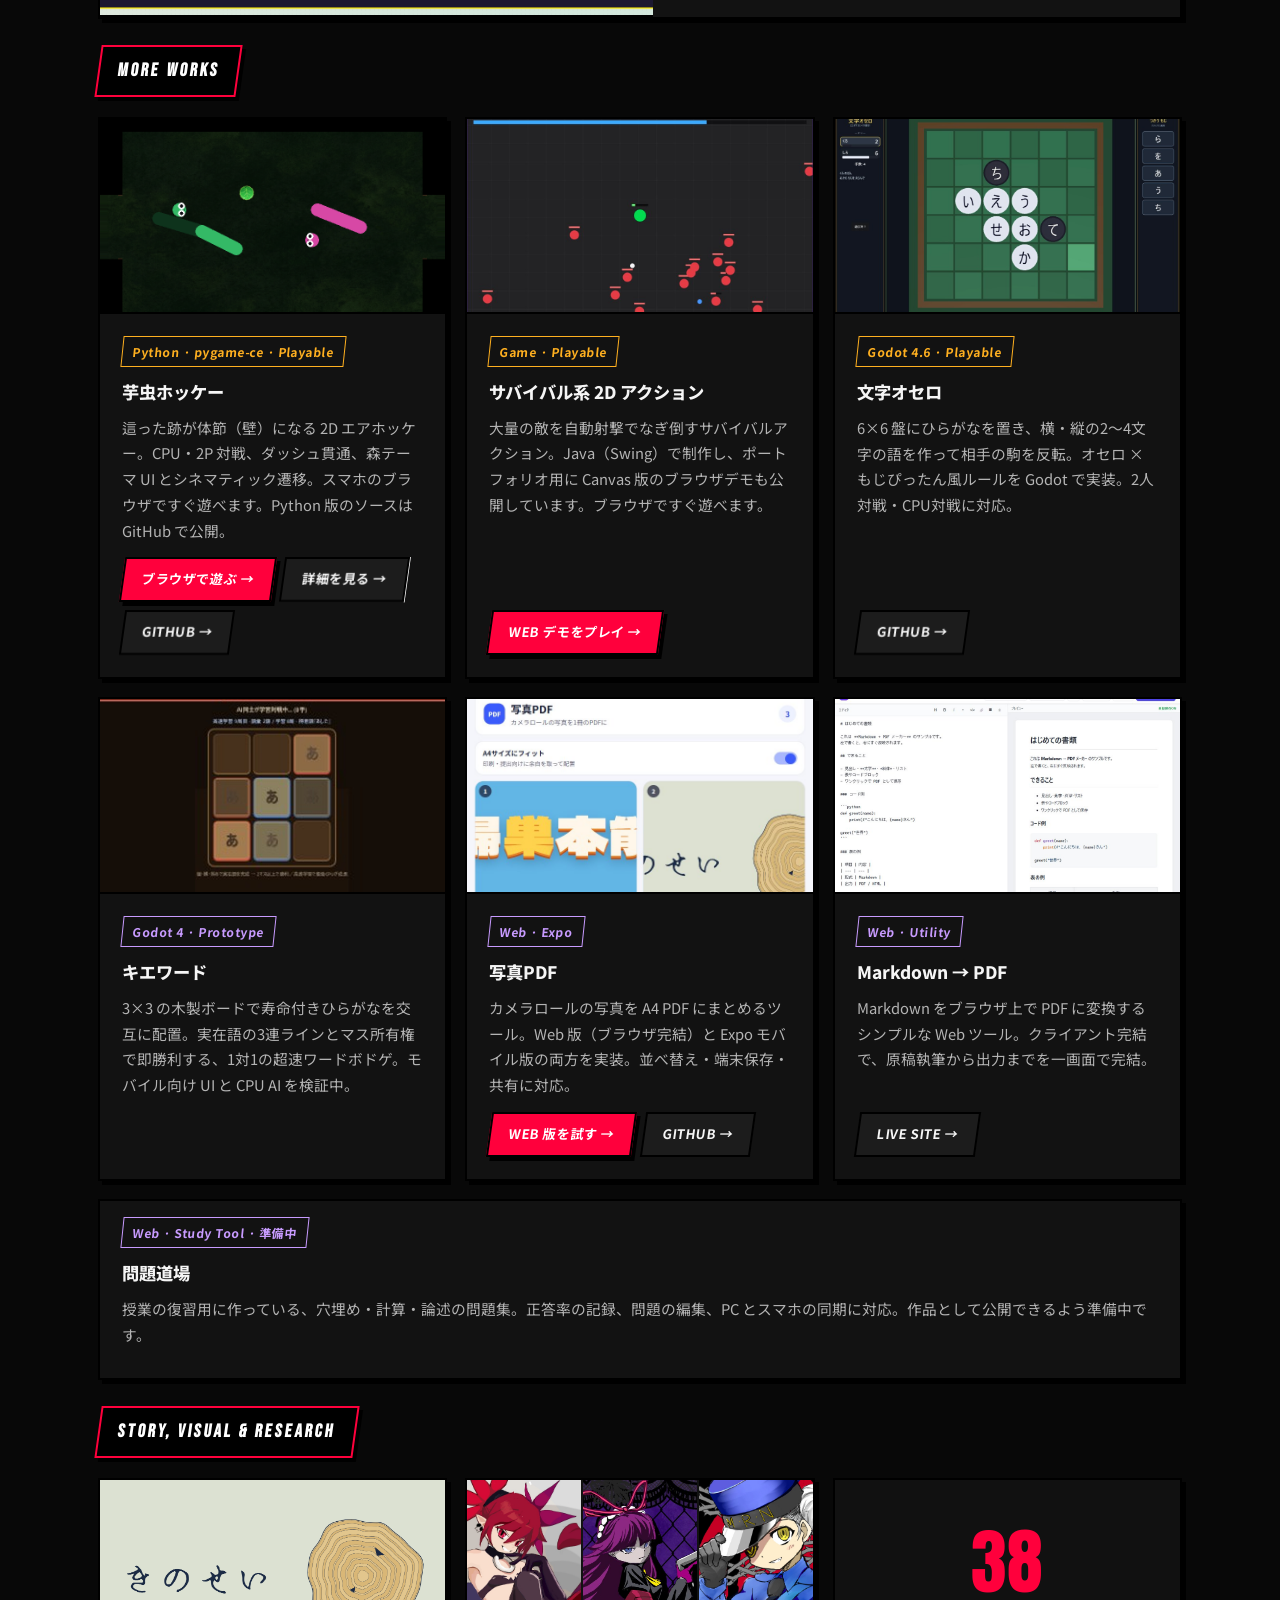
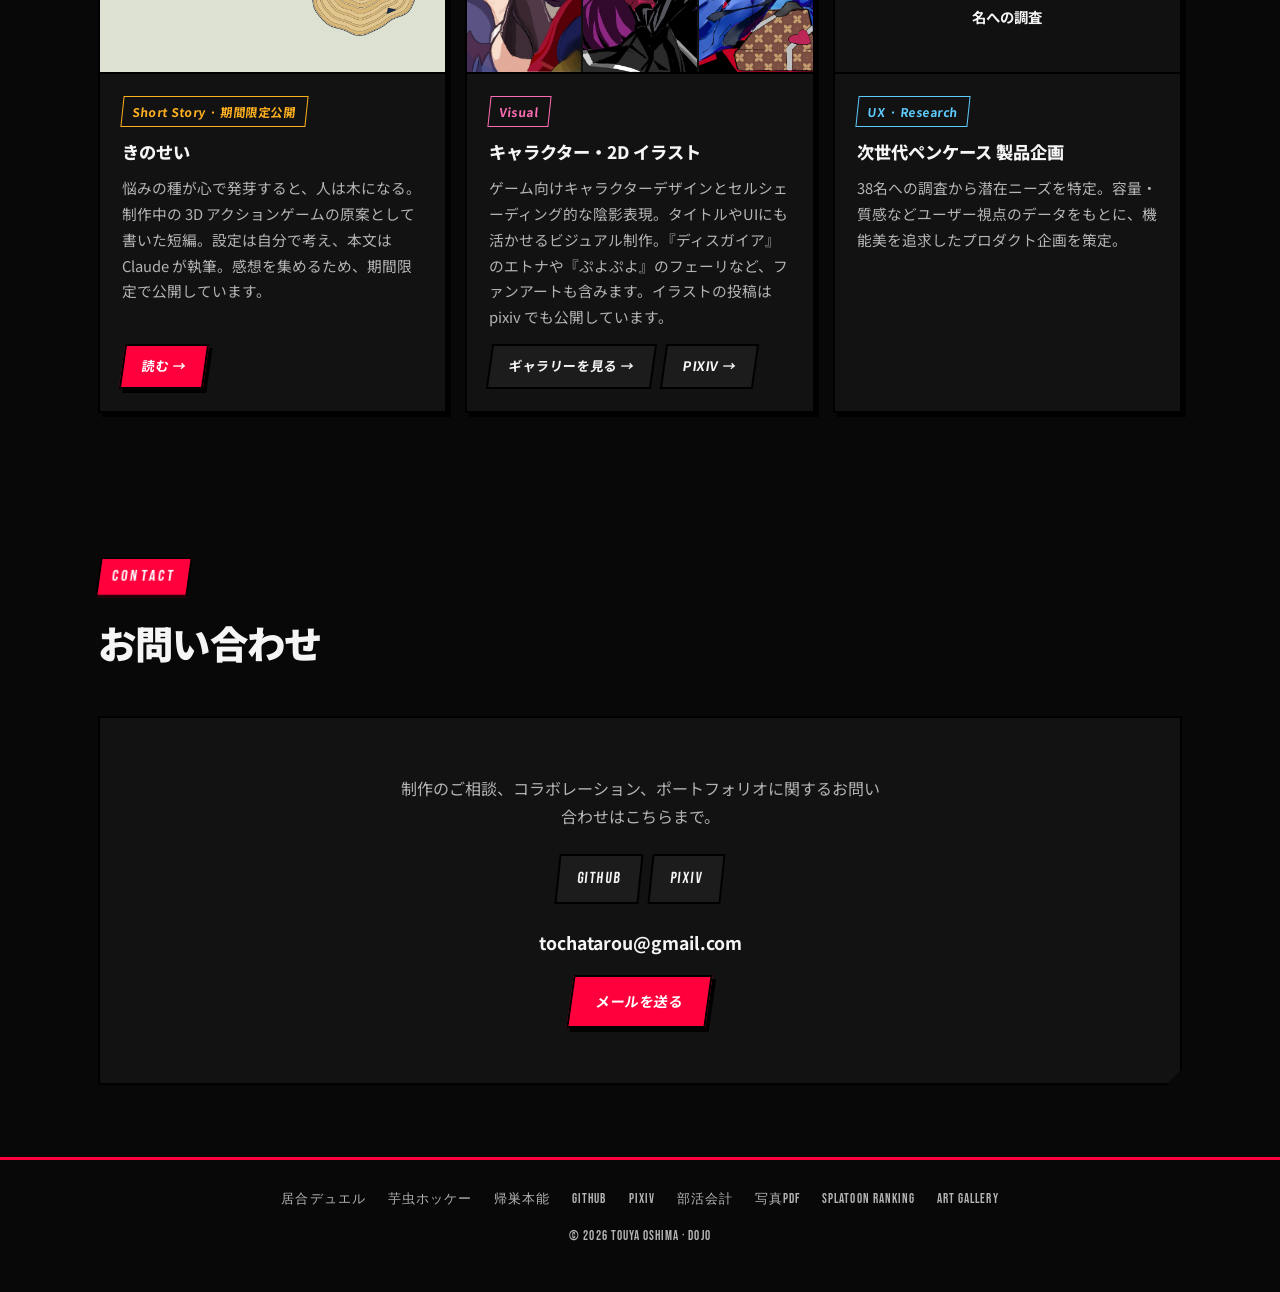
==== commit 72f722c2: "フェーリの絵をファンアートと明記し、トップの絵を帰巣本能のタイトル画像に替える Co-Authored-By: Claude Opus 5.5 <noreply@anthropic.com>" ====
--- a/index.html
+++ b/index.html
@@ -9,7 +9,7 @@
   <meta property="og:description" content="ゲーム制作・Web ツール・キャラクターイラスト。作る・描く・考える。">
   <meta property="og:type" content="website">
   <meta property="og:url" content="https://koyomivanp.github.io/">
-  <meta property="og:image" content="https://koyomivanp.github.io/feri.jpg">
+  <meta property="og:image" content="https://koyomivanp.github.io/assets/kisou-honnou-poster.png">
   <meta name="twitter:card" content="summary_large_image">
   <link rel="icon" href="data:image/svg+xml,<svg xmlns='http://www.w3.org/2000/svg' viewBox='0 0 100 100'><text y='.9em' font-size='90'>🎮</text></svg>">
   <link rel="manifest" href="manifest.webmanifest">
@@ -22,7 +22,7 @@
   <link rel="preconnect" href="https://fonts.googleapis.com">
   <link rel="preconnect" href="https://fonts.gstatic.com" crossorigin>
   <link href="https://fonts.googleapis.com/css2?family=Anton&family=Bebas+Neue&family=Noto+Sans+JP:wght@400;500;700;900&display=swap" rel="stylesheet">
-  <link rel="stylesheet" href="assets/site.css">
+  <link rel="stylesheet" href="assets/site.css?v=2">
 </head>
 <body>
   <div class="noise"></div>
@@ -57,11 +57,11 @@
 
       <div class="hero-visual">
         <div class="float-badge">★ VISUAL</div>
-        <div class="art-frame">
-          <img src="feri.jpg" alt="オリジナルキャラクターイラスト">
+        <div class="art-frame wide">
+          <img src="assets/kisou-honnou-poster.png" alt="帰巣本能 — 青空と草地に大きなロゴ、お母さんアヒルとひなの列、遅れて追いかける1羽">
           <div class="art-caption">
-            <div class="label">Character Art</div>
-            <p>ゲーム用キャラクターのデザイン・塗り</p>
+            <div class="label">Game Visual</div>
+            <p>自作ゲーム「帰巣本能」のタイトル画像</p>
           </div>
         </div>
       </div>
@@ -306,13 +306,13 @@
         <article class="project-card reveal">
           <div class="card-thumb thumb-art">
             <img src="etna.jpg" alt="『ディスガイア』シリーズのエトナのファンアート" loading="lazy" class="char-focus-face">
-            <img src="feri.jpg" alt="キャラクターイラスト1" loading="lazy" class="char-focus-right">
+            <img src="feri.jpg" alt="『ぷよぷよ』シリーズのフェーリのファンアート" loading="lazy" class="char-focus-right">
             <img src="pel.jpg" alt="キャラクターイラスト2" loading="lazy">
           </div>
           <div class="card-body">
             <span class="tag art">Visual</span>
             <h3>キャラクター・2D イラスト</h3>
-            <p>ゲーム向けキャラクターデザインとセルシェーディング的な陰影表現。タイトルやUIにも活かせるビジュアル制作。『ディスガイア』のエトナなど、ファンアートも含みます。イラストの投稿は pixiv でも公開しています。</p>
+            <p>ゲーム向けキャラクターデザインとセルシェーディング的な陰影表現。タイトルやUIにも活かせるビジュアル制作。『ディスガイア』のエトナや『ぷよぷよ』のフェーリなど、ファンアートも含みます。イラストの投稿は pixiv でも公開しています。</p>
             <div class="card-links">
               <a href="artwork.html" class="btn btn-ghost">ギャラリーを見る →</a>
               <a href="#" data-pixiv class="btn btn-ghost" target="_blank" rel="noopener noreferrer">pixiv →</a>
--- a/assets/site.css
+++ b/assets/site.css
@@ -250,6 +250,10 @@
   display: block;
 }
 
+/* 横長の絵（ゲームのタイトル画像など）を入れるとき */
+.art-frame.wide { aspect-ratio: 16 / 9; }
+.art-frame.wide img { object-position: center; }
+
 .art-frame::after {
   content: "";
   position: absolute;
@@ -679,6 +683,8 @@
     margin: 0 auto;
     max-width: 340px;
   }
+  .art-frame.wide { max-width: 560px; }
+  .float-badge { top: -18px; }
 
   .about-grid { grid-template-columns: 1fr; }
   .about-photo { width: 110px; }
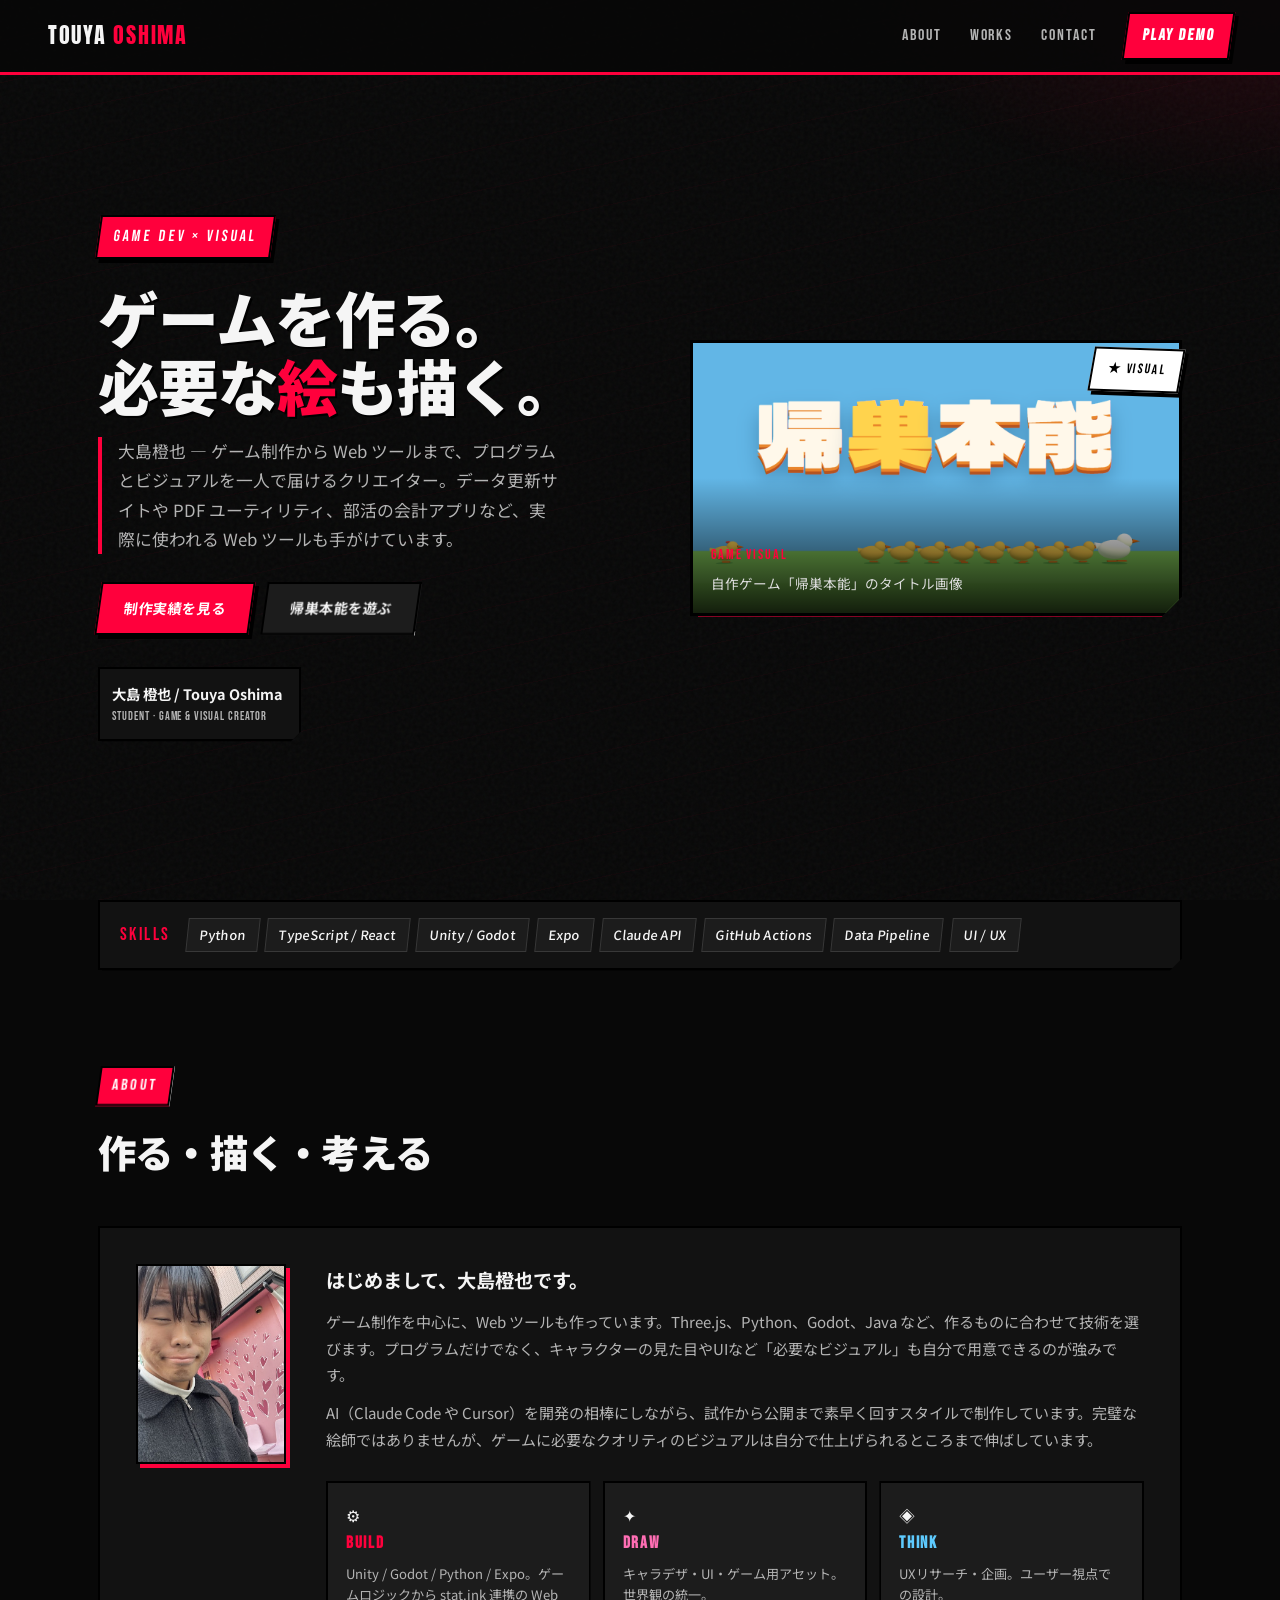
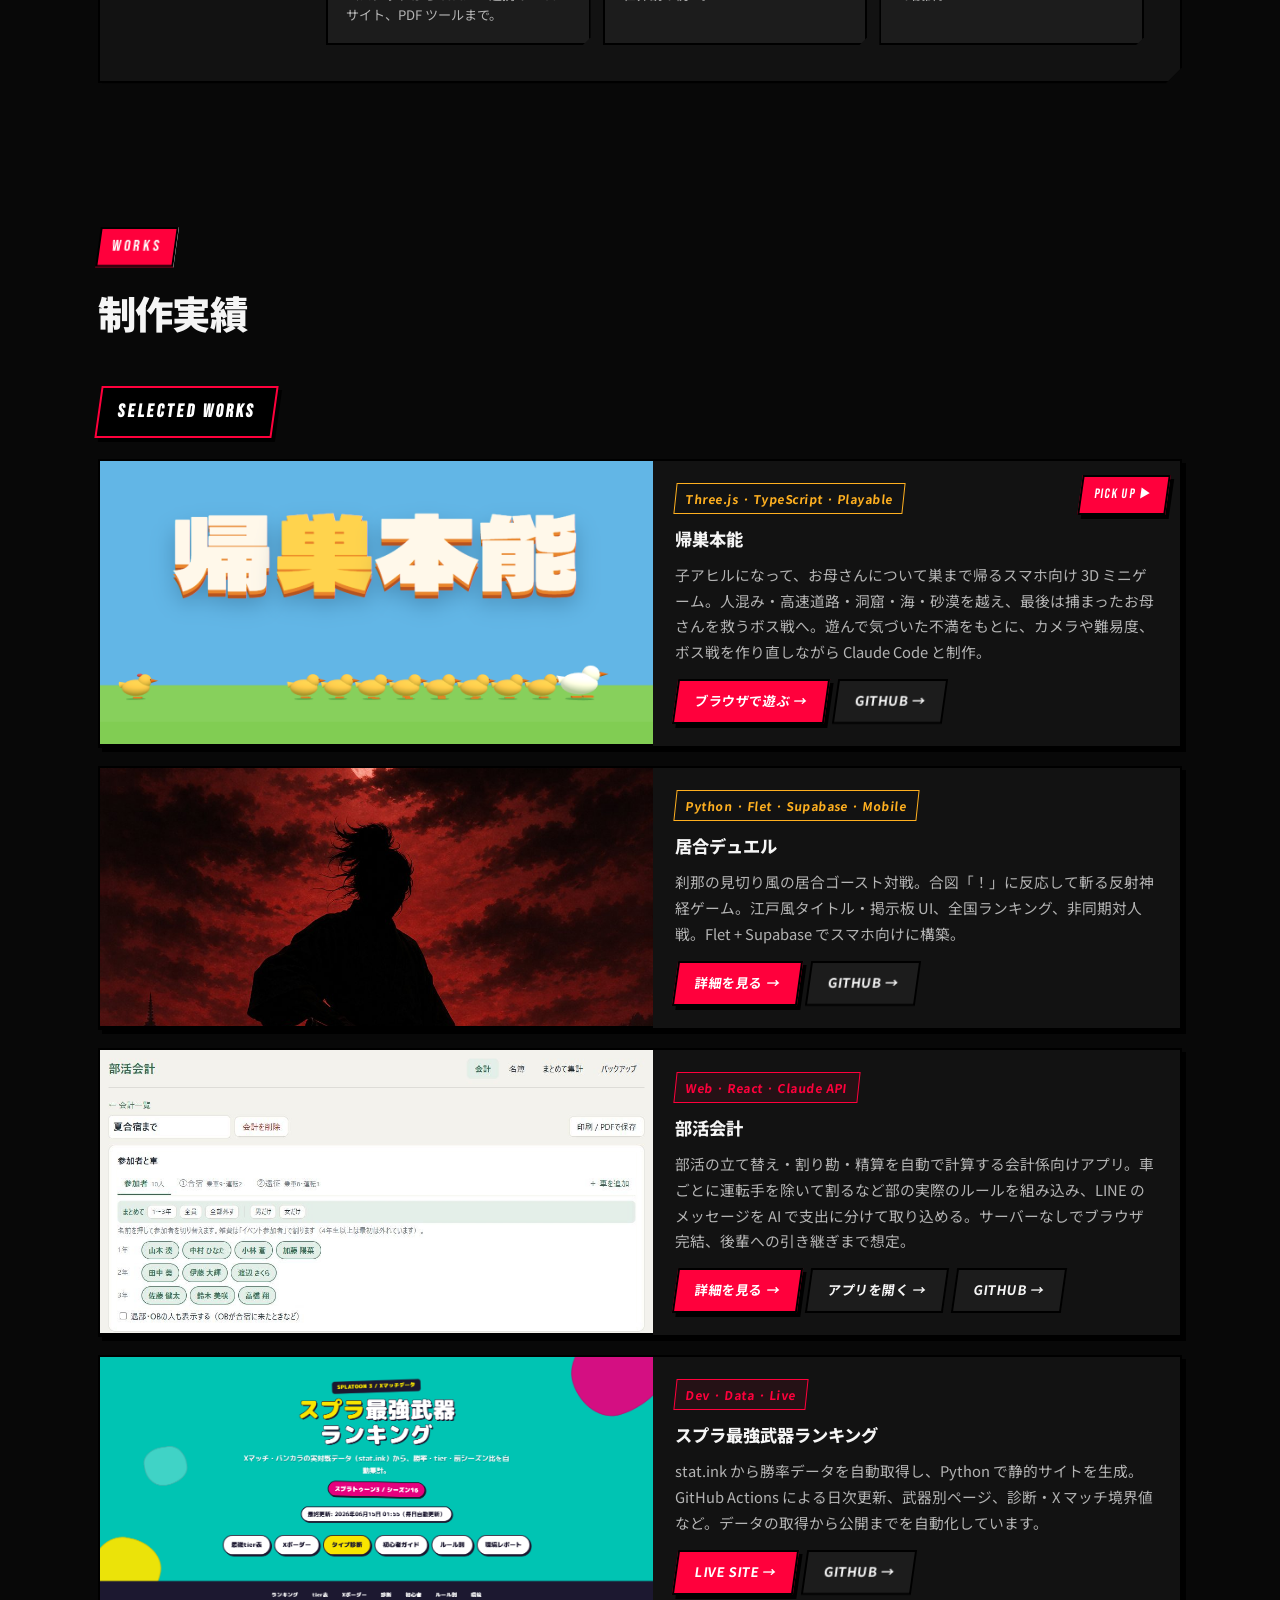
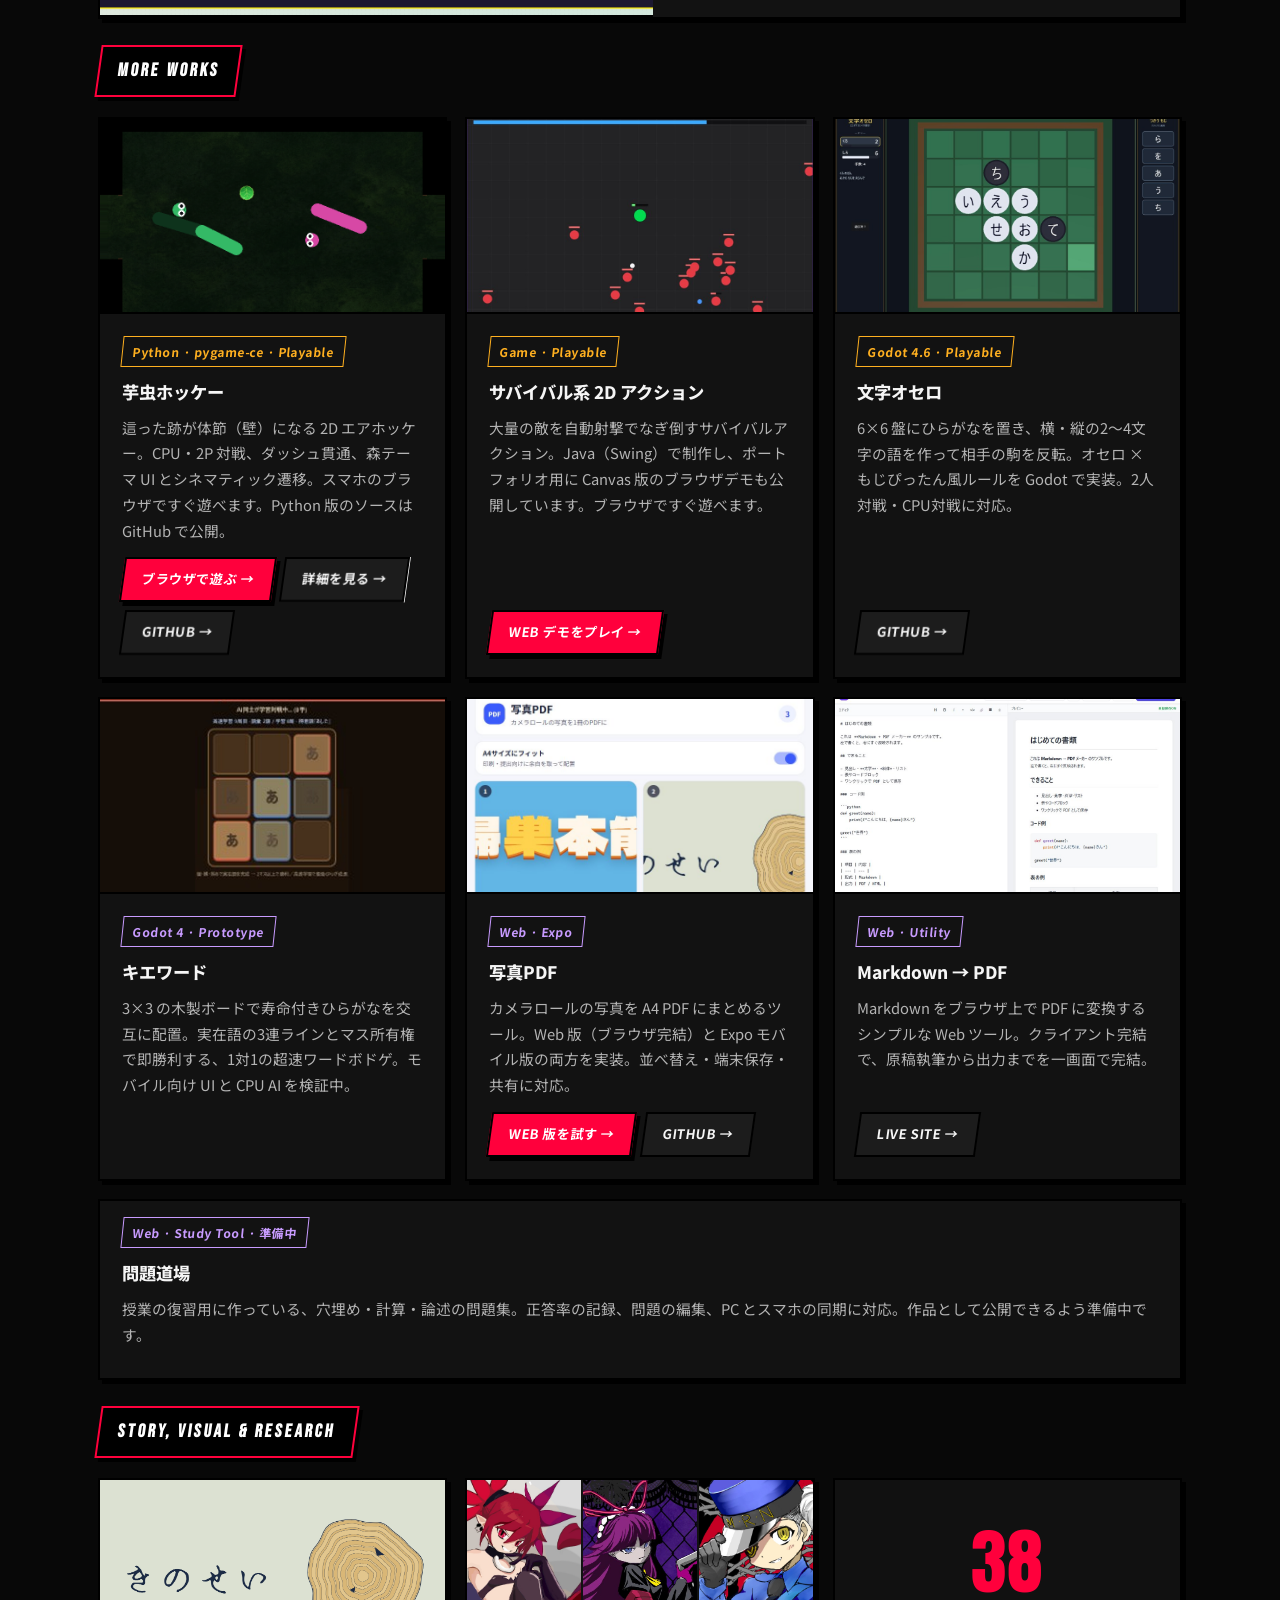
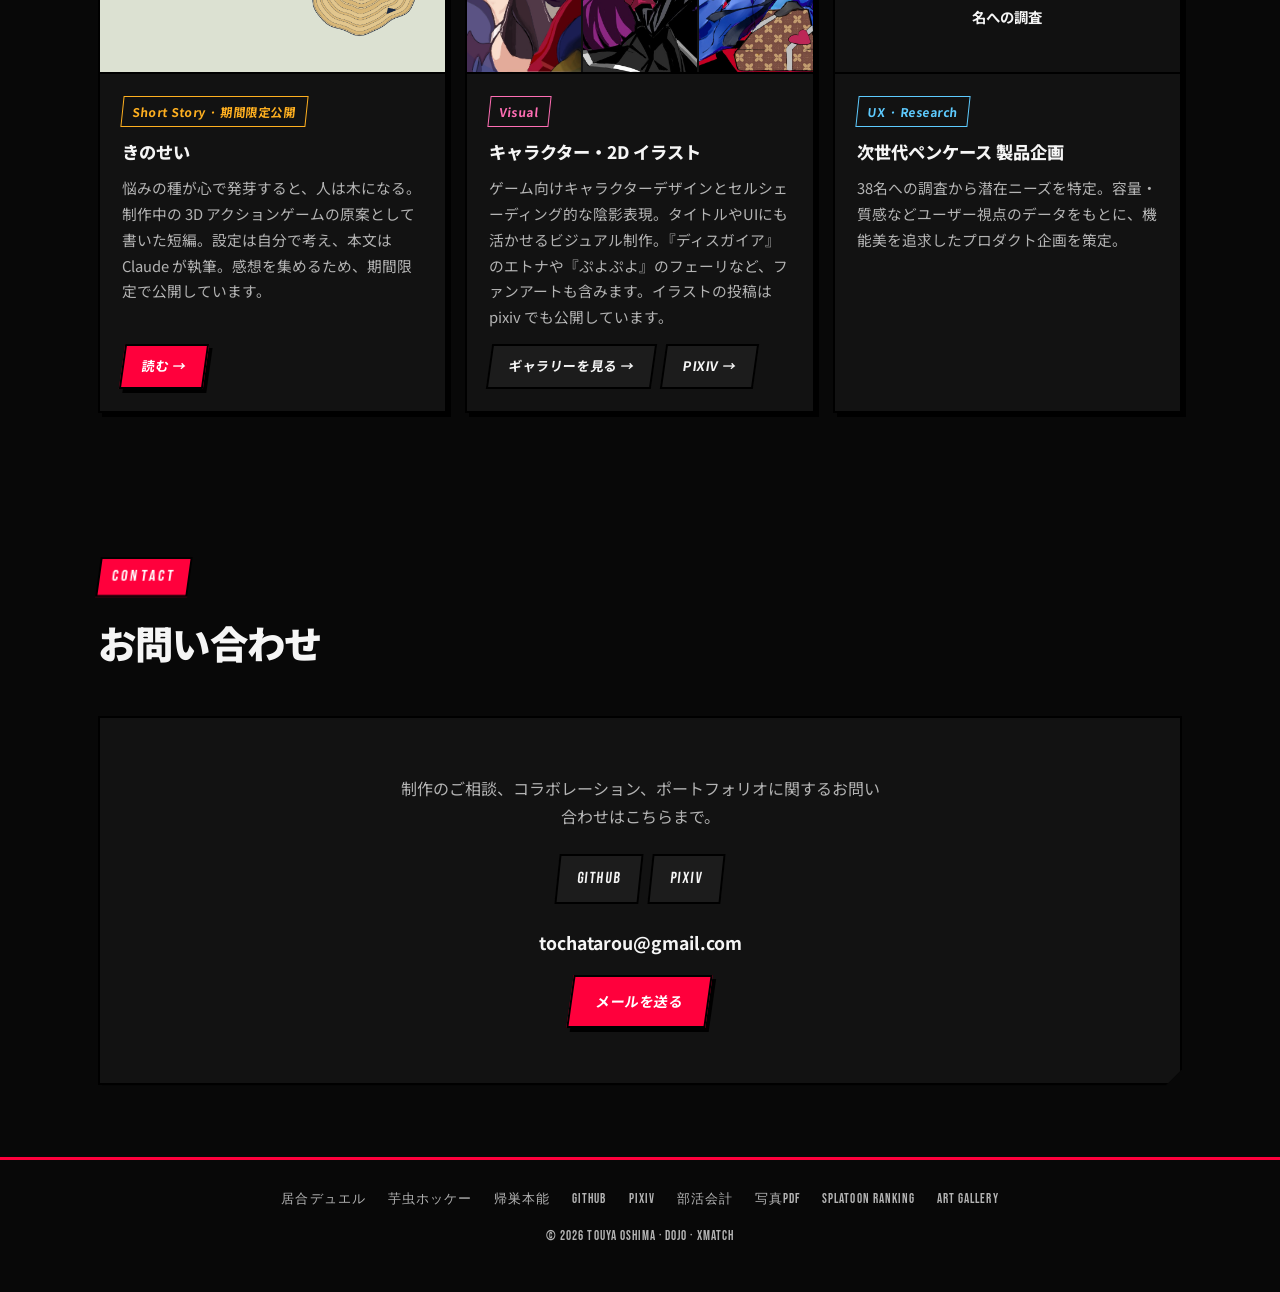
==== commit a725c76d: "Xマッチ戦績のページを追加（フッターからリンク） Co-Authored-By: Claude Opus 5.5 <noreply@anthropic.com>" ====
--- a/index.html
+++ b/index.html
@@ -361,7 +361,7 @@
         <a href="https://splatoon-ranking.netlify.app/" target="_blank" rel="noopener noreferrer">Splatoon Ranking</a>
         <a href="artwork.html">Art Gallery</a>
       </div>
-      &copy; 2026 Touya Oshima · <a href="dojo/" style="color: inherit; text-decoration: none;">dojo</a>
+      &copy; 2026 Touya Oshima · <a href="dojo/" style="color: inherit; text-decoration: none;">dojo</a> · <a href="xmatch/" style="color: inherit; text-decoration: none;">xmatch</a>
     </footer>
   </div>
 
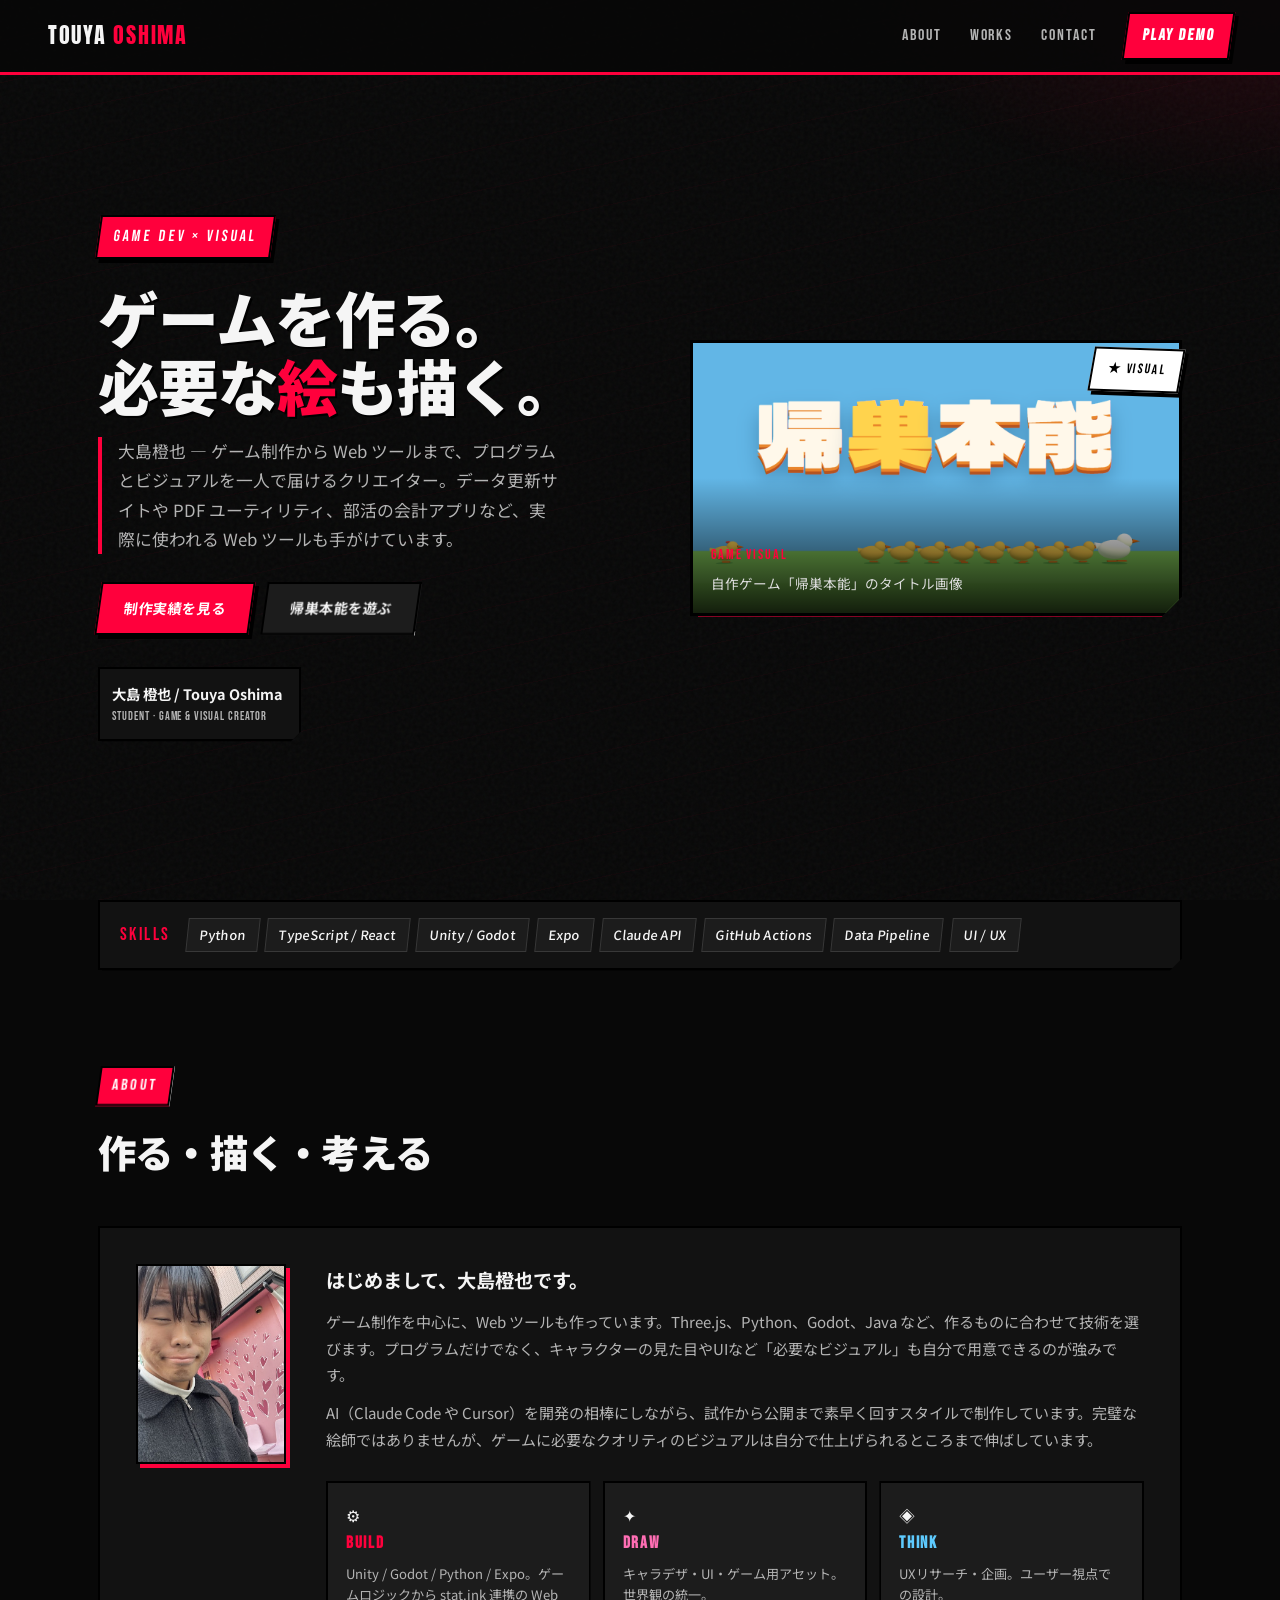
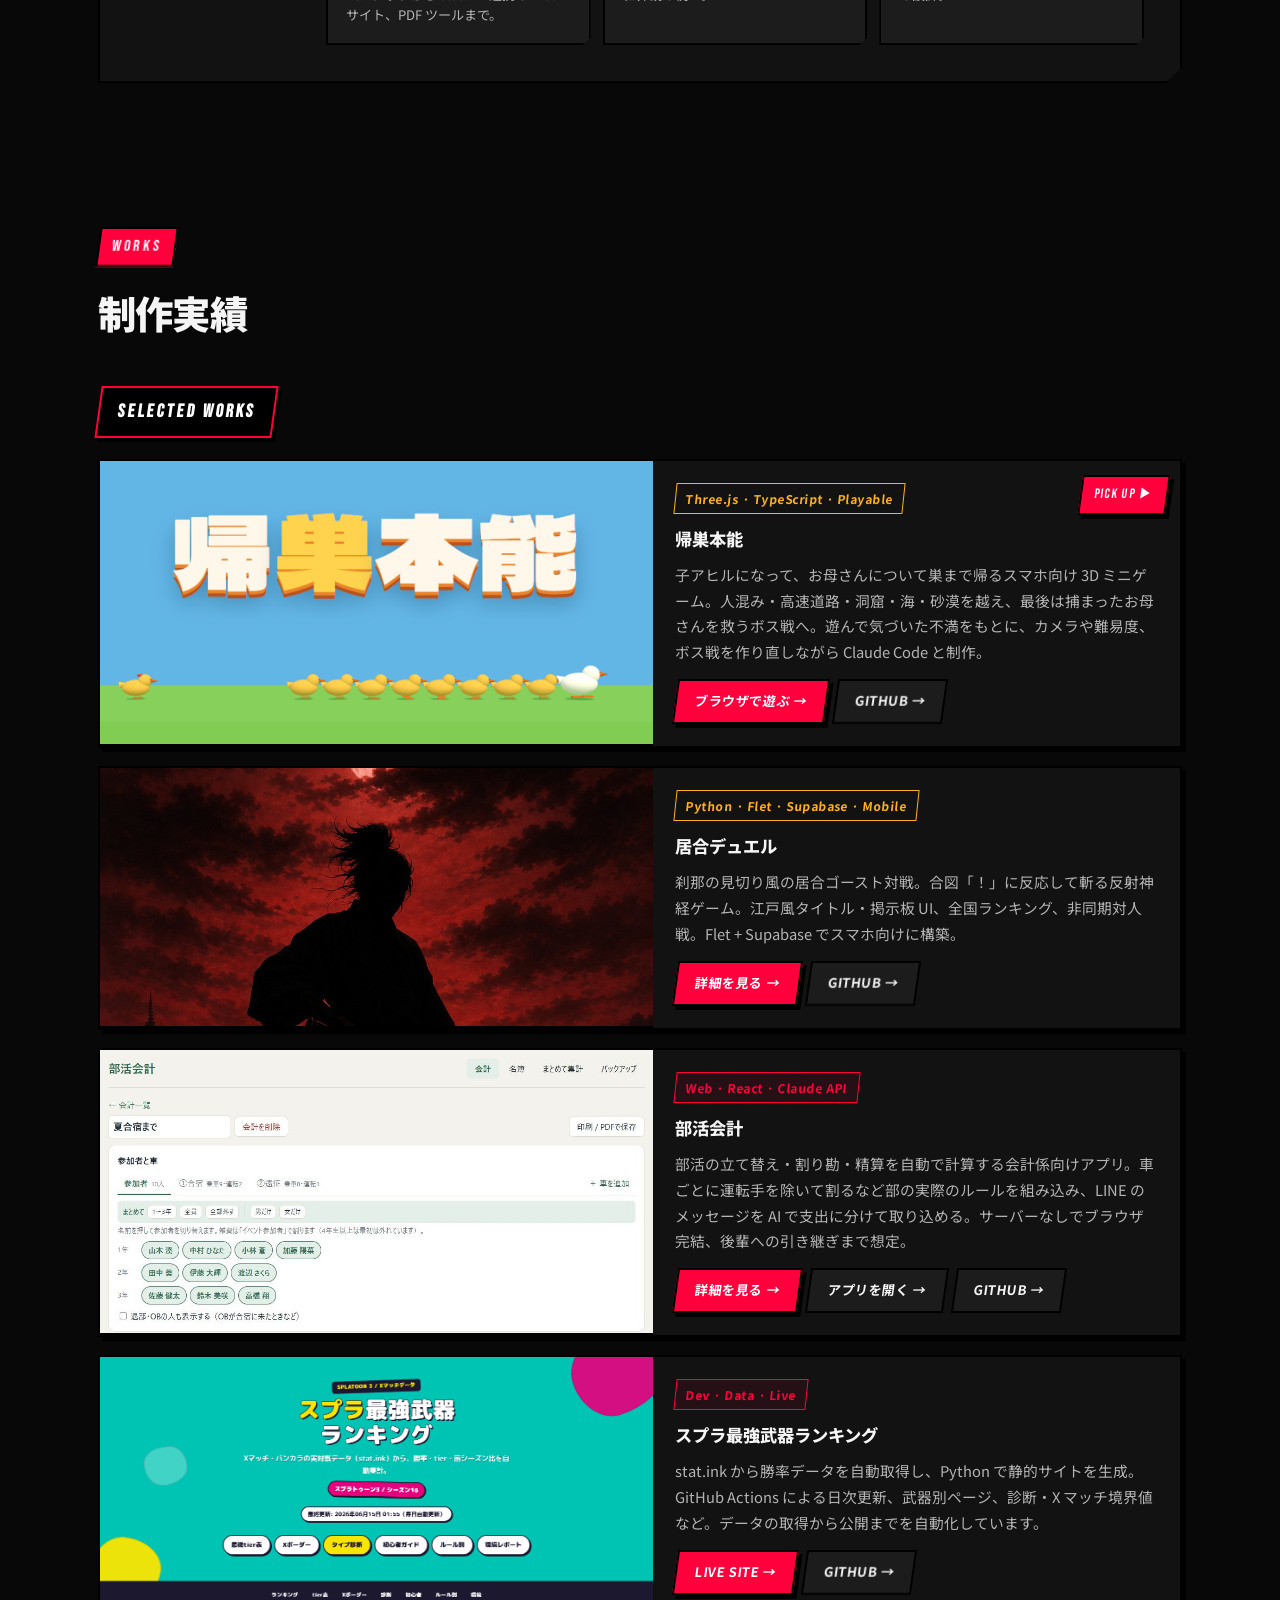
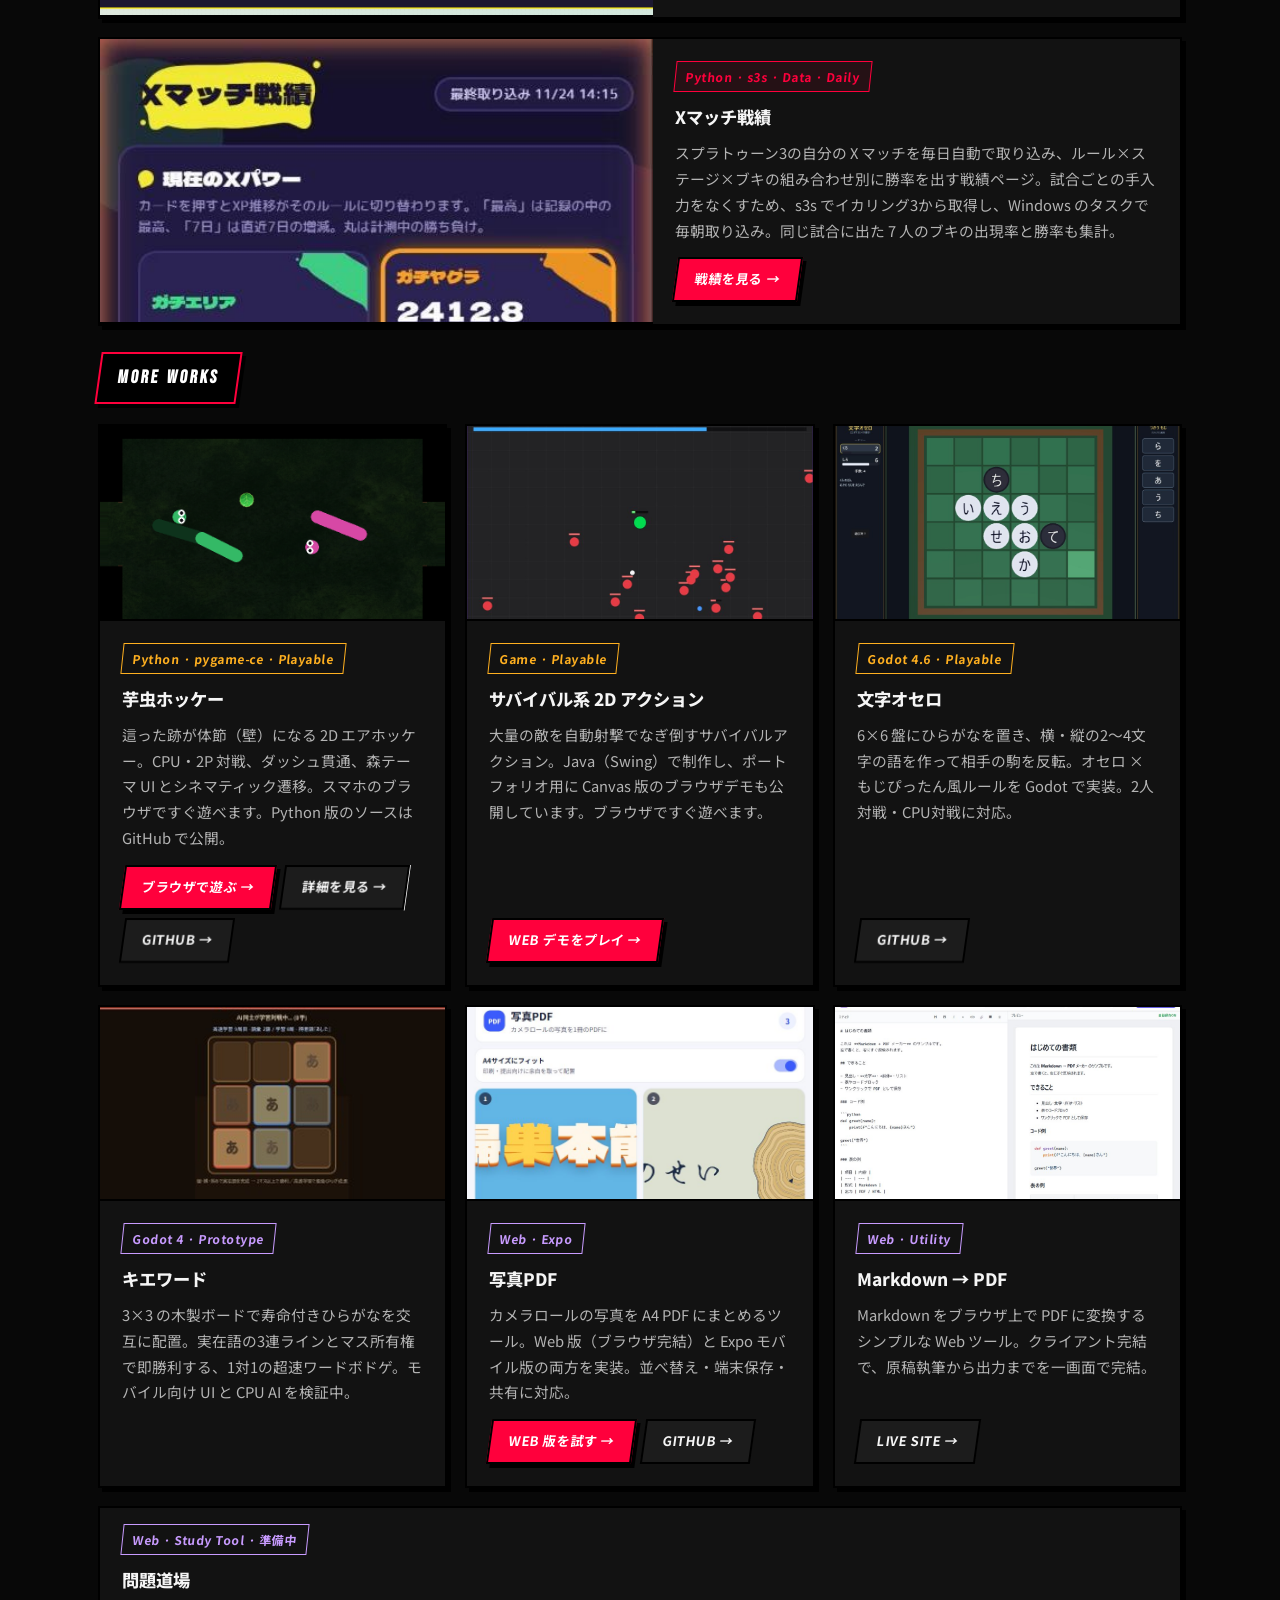
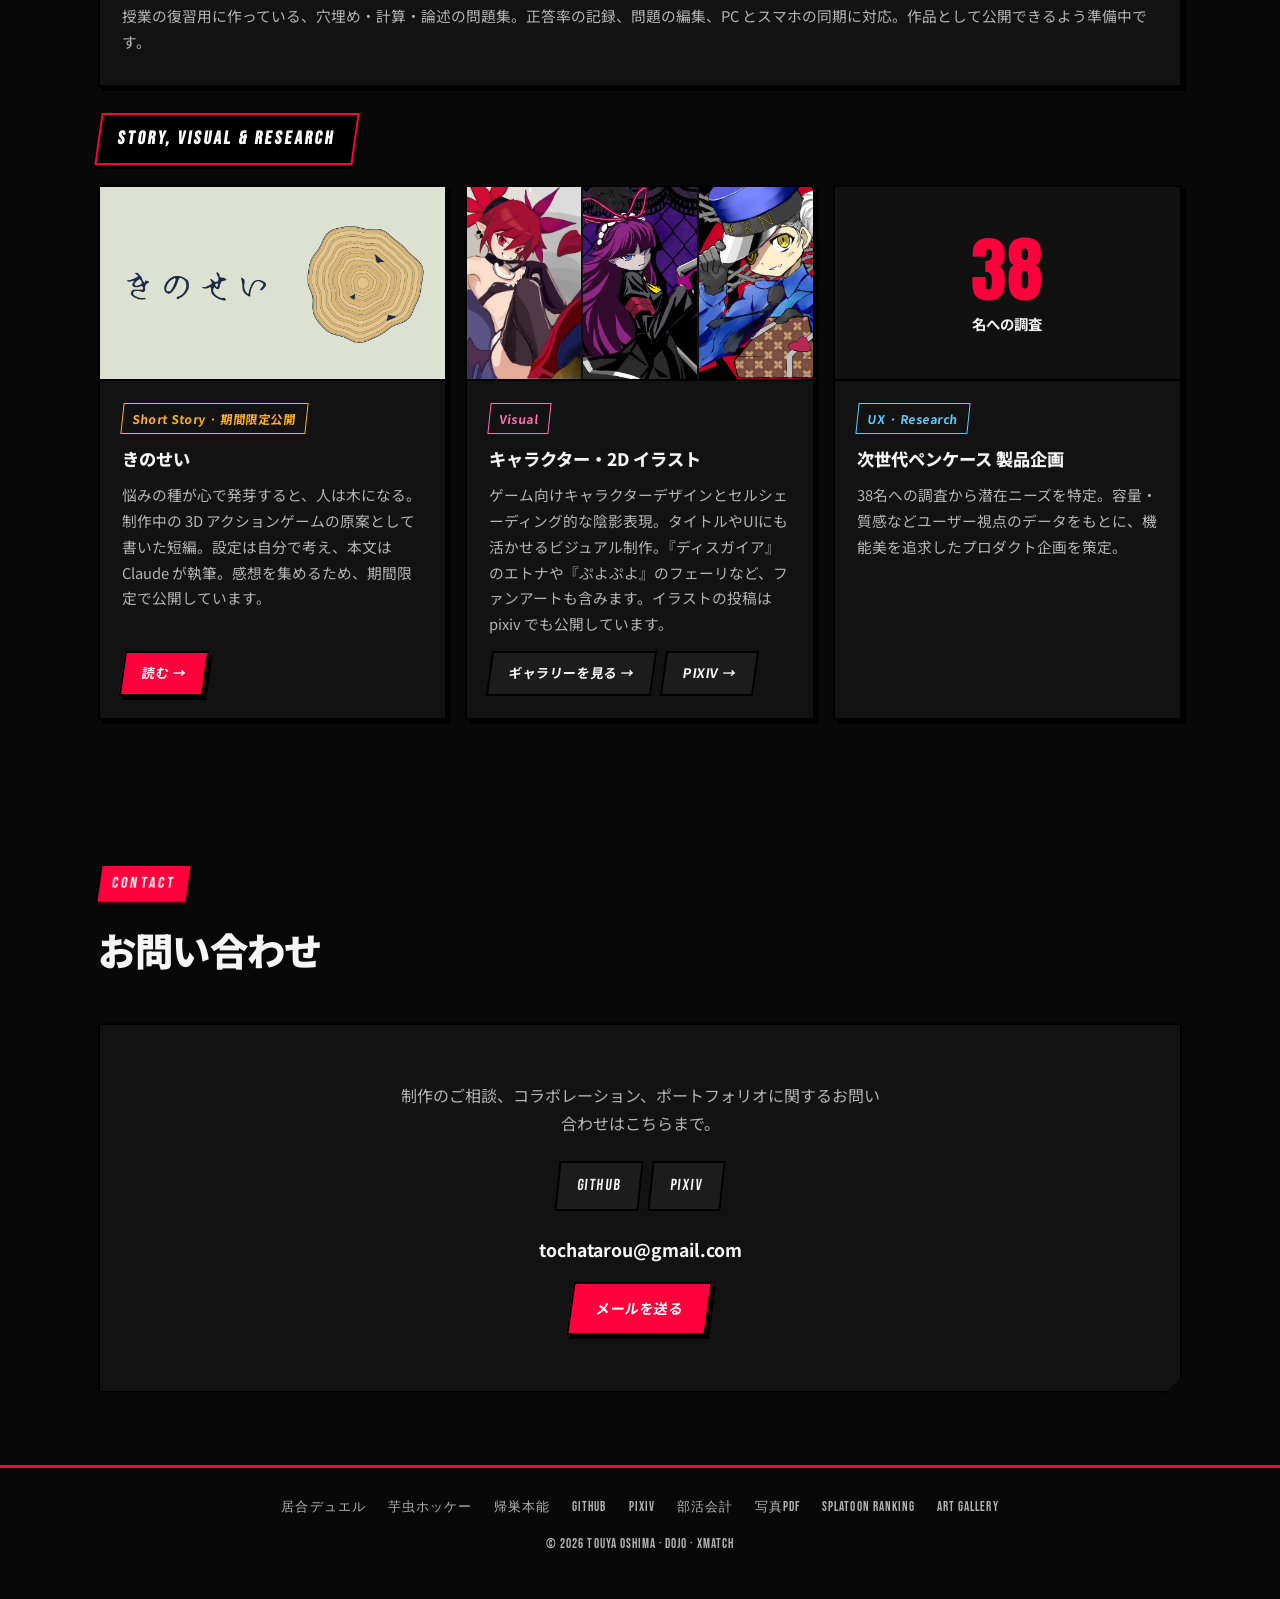
==== commit 814497a7: "制作実績にXマッチ戦績を追加 Co-Authored-By: Claude Opus 5.5 <noreply@anthropic.com>" ====
--- a/index.html
+++ b/index.html
@@ -187,6 +187,20 @@
           </div>
         </article>
 
+        <article class="project-card featured reveal">
+          <div class="card-thumb thumb-web-splatoon thumb-screenshot">
+            <img src="assets/xmatch-senseki-screenshot.jpg" alt="Xマッチ戦績 — 4ルールの現在のXパワーと計測中の勝ち負け" loading="lazy">
+          </div>
+          <div class="card-body">
+            <span class="tag web">Python · s3s · Data · Daily</span>
+            <h3>Xマッチ戦績</h3>
+            <p>スプラトゥーン3の自分の X マッチを毎日自動で取り込み、ルール×ステージ×ブキの組み合わせ別に勝率を出す戦績ページ。試合ごとの手入力をなくすため、s3s でイカリング3から取得し、Windows のタスクで毎朝取り込み。同じ試合に出た 7 人のブキの出現率と勝率も集計。</p>
+            <div class="card-links">
+              <a href="xmatch/" class="btn btn-primary">戦績を見る →</a>
+            </div>
+          </div>
+        </article>
+
         <div class="works-category reveal">
           <h3>More Works</h3>
         </div>
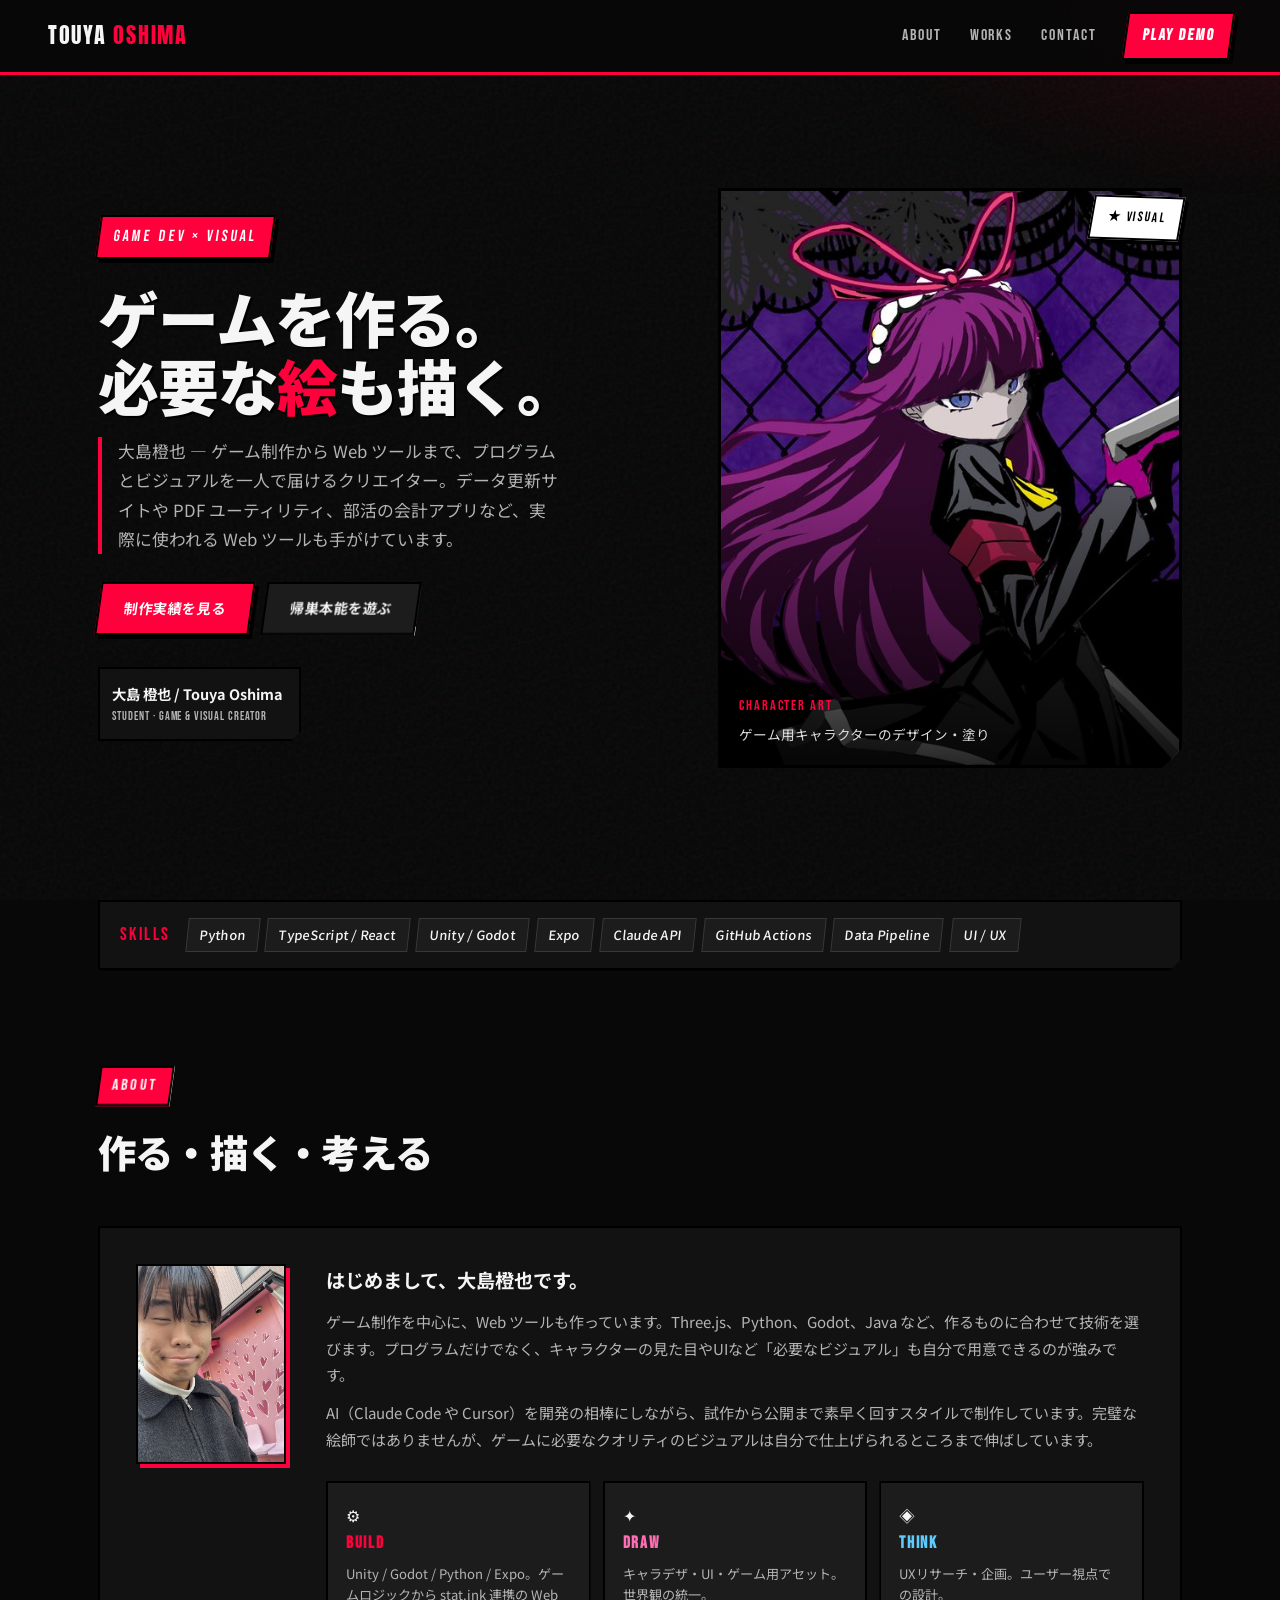
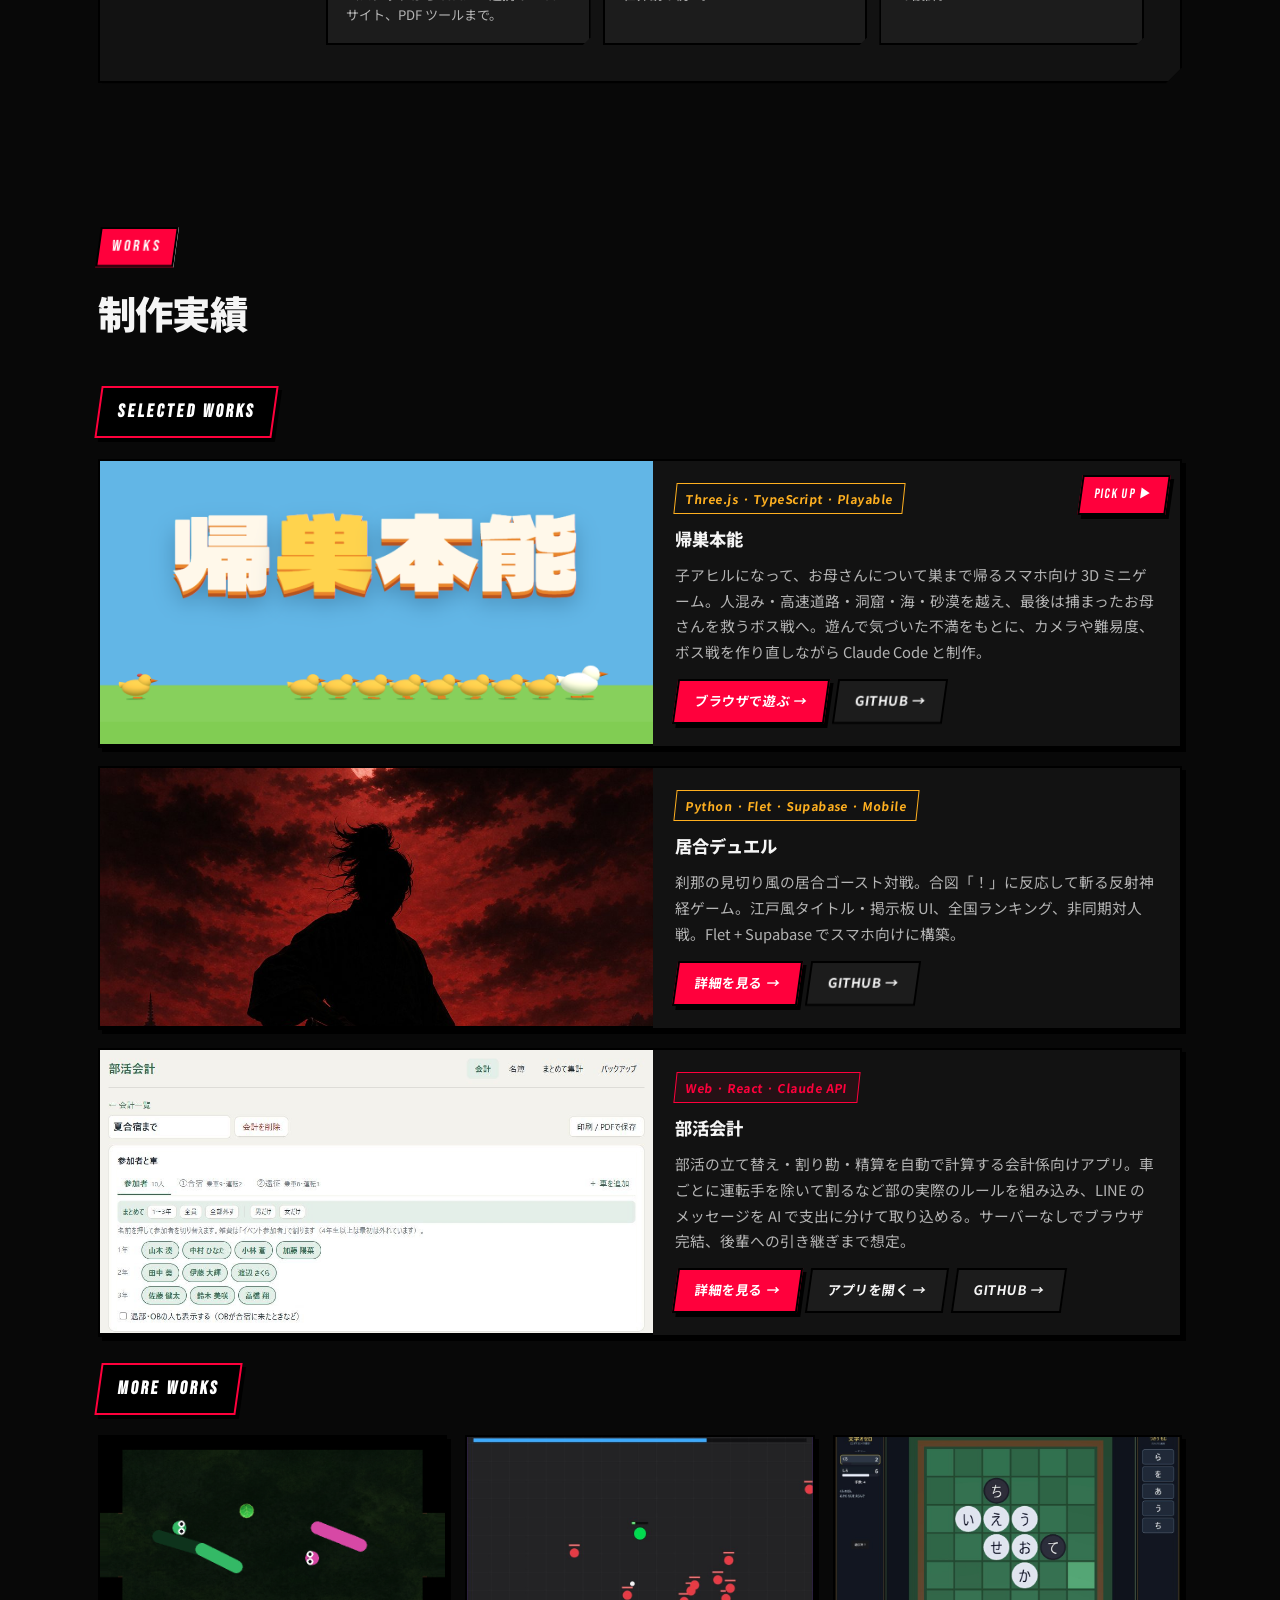
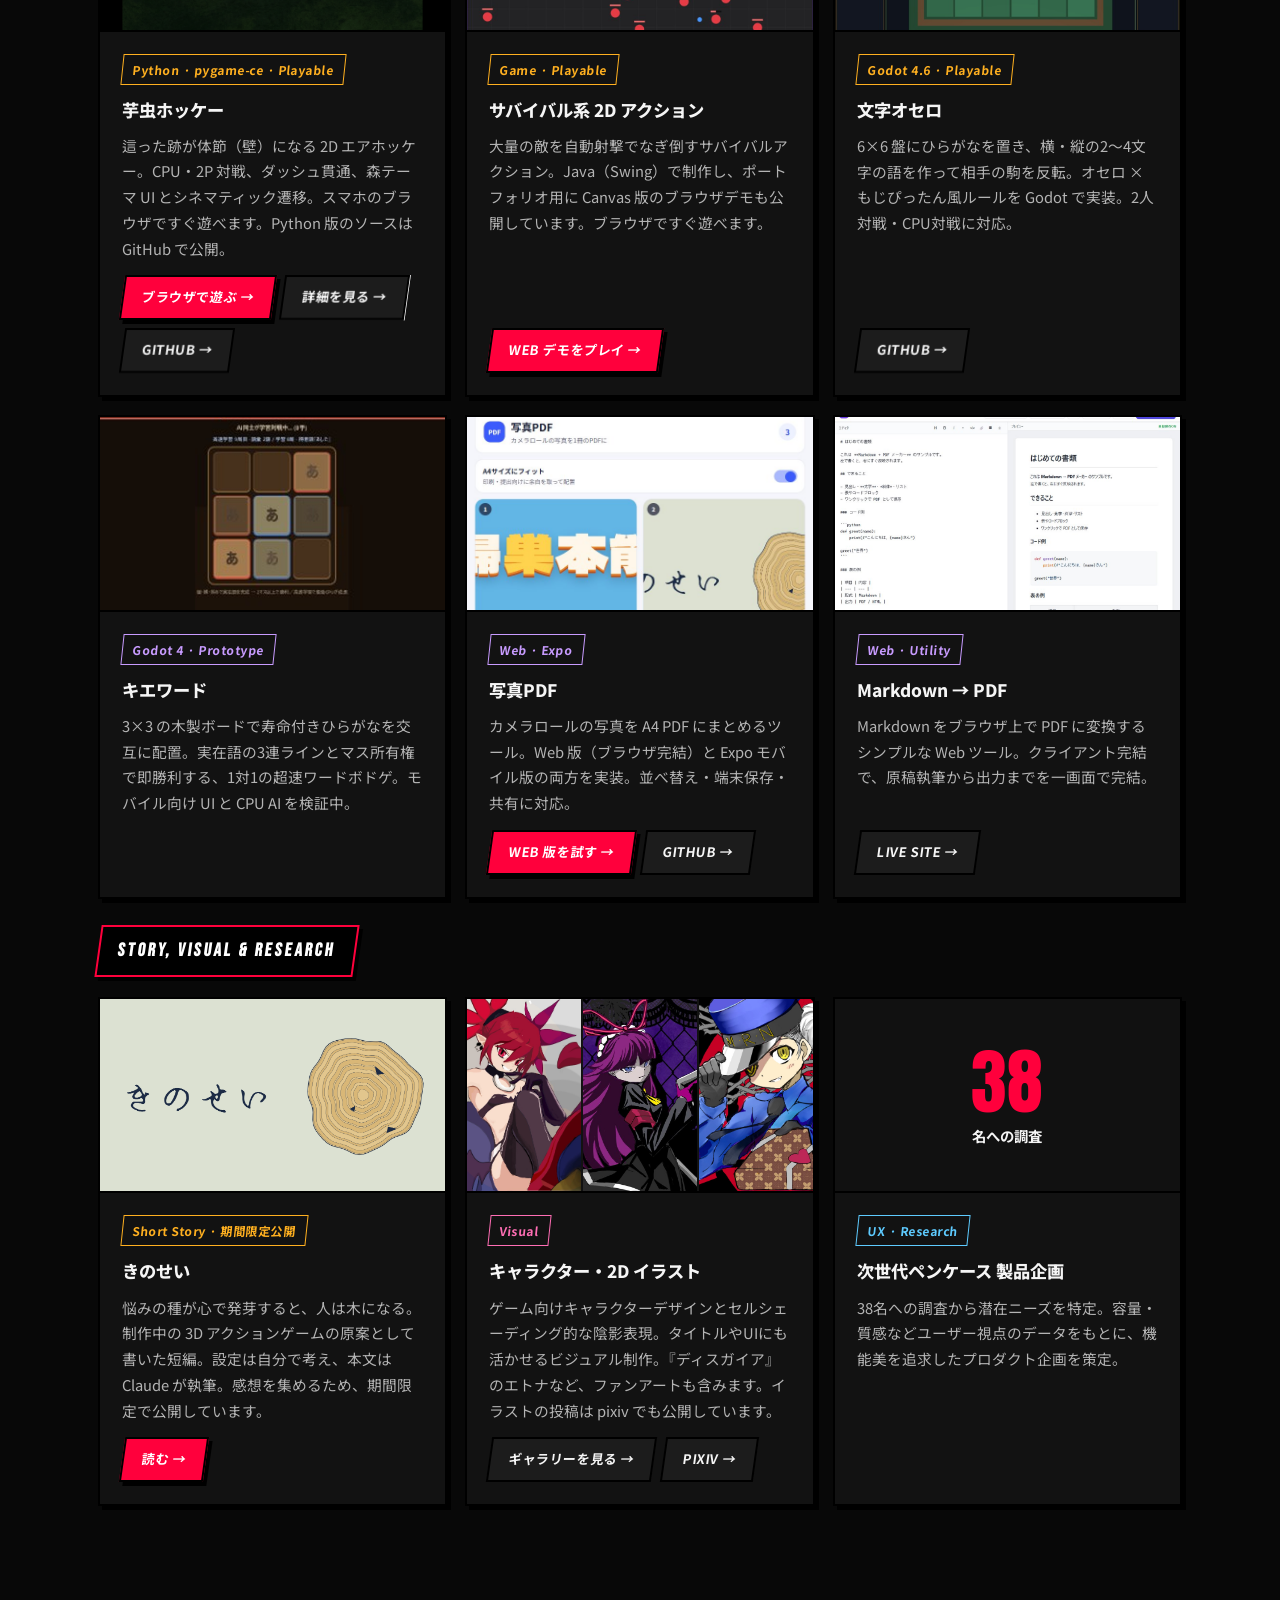
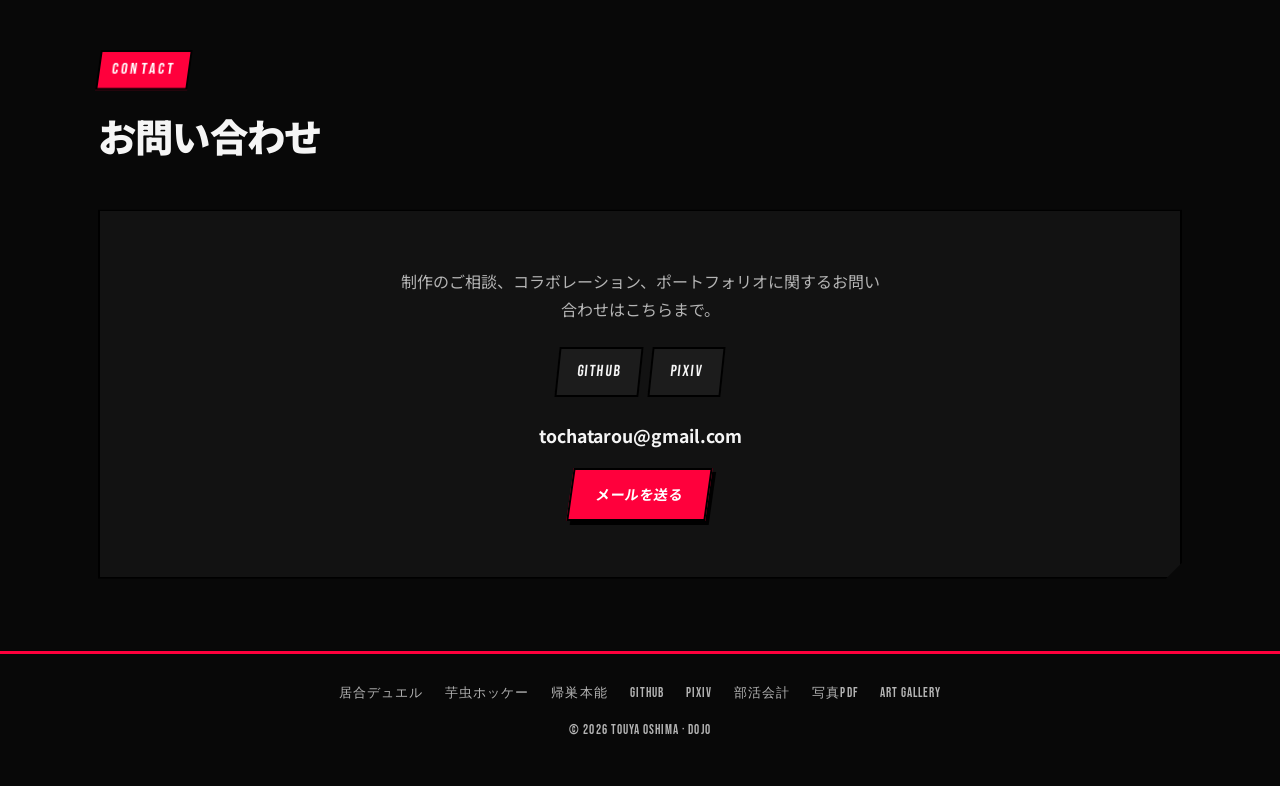
==== commit 15ced856: "Hide Splatoon weapon ranking from portfolio Co-Authored-By: Claude Opus 5.5 <noreply@anthropic.com> " ====
--- a/index.html
+++ b/index.html
@@ -9,7 +9,7 @@
   <meta property="og:description" content="ゲーム制作・Web ツール・キャラクターイラスト。作る・描く・考える。">
   <meta property="og:type" content="website">
   <meta property="og:url" content="https://koyomivanp.github.io/">
-  <meta property="og:image" content="https://koyomivanp.github.io/assets/kisou-honnou-poster.png">
+  <meta property="og:image" content="https://koyomivanp.github.io/feri.jpg">
   <meta name="twitter:card" content="summary_large_image">
   <link rel="icon" href="data:image/svg+xml,<svg xmlns='http://www.w3.org/2000/svg' viewBox='0 0 100 100'><text y='.9em' font-size='90'>🎮</text></svg>">
   <link rel="manifest" href="manifest.webmanifest">
@@ -22,7 +22,7 @@
   <link rel="preconnect" href="https://fonts.googleapis.com">
   <link rel="preconnect" href="https://fonts.gstatic.com" crossorigin>
   <link href="https://fonts.googleapis.com/css2?family=Anton&family=Bebas+Neue&family=Noto+Sans+JP:wght@400;500;700;900&display=swap" rel="stylesheet">
-  <link rel="stylesheet" href="assets/site.css?v=2">
+  <link rel="stylesheet" href="assets/site.css">
 </head>
 <body>
   <div class="noise"></div>
@@ -57,11 +57,11 @@
 
       <div class="hero-visual">
         <div class="float-badge">★ VISUAL</div>
-        <div class="art-frame wide">
-          <img src="assets/kisou-honnou-poster.png" alt="帰巣本能 — 青空と草地に大きなロゴ、お母さんアヒルとひなの列、遅れて追いかける1羽">
+        <div class="art-frame">
+          <img src="feri.jpg" alt="オリジナルキャラクターイラスト">
           <div class="art-caption">
-            <div class="label">Game Visual</div>
-            <p>自作ゲーム「帰巣本能」のタイトル画像</p>
+            <div class="label">Character Art</div>
+            <p>ゲーム用キャラクターのデザイン・塗り</p>
           </div>
         </div>
       </div>
@@ -172,35 +172,6 @@
           </div>
         </article>
 
-        <article class="project-card featured reveal">
-          <div class="card-thumb thumb-web-splatoon thumb-screenshot">
-            <img src="assets/splatoon-ranking-screenshot.png" alt="スプラ最強武器ランキング — トップページ" loading="lazy">
-          </div>
-          <div class="card-body">
-            <span class="tag web">Dev · Data · Live</span>
-            <h3>スプラ最強武器ランキング</h3>
-            <p>stat.ink から勝率データを自動取得し、Python で静的サイトを生成。GitHub Actions による日次更新、武器別ページ、診断・X マッチ境界値など。データの取得から公開までを自動化しています。</p>
-            <div class="card-links">
-              <a href="https://splatoon-ranking.netlify.app/" class="btn btn-primary" target="_blank" rel="noopener noreferrer">Live Site →</a>
-              <a href="https://github.com/koyomivanp/splatoon-ranking" class="btn btn-ghost" target="_blank" rel="noopener noreferrer">GitHub →</a>
-            </div>
-          </div>
-        </article>
-
-        <article class="project-card featured reveal">
-          <div class="card-thumb thumb-web-splatoon thumb-screenshot">
-            <img src="assets/xmatch-senseki-screenshot.jpg" alt="Xマッチ戦績 — 4ルールの現在のXパワーと計測中の勝ち負け" loading="lazy">
-          </div>
-          <div class="card-body">
-            <span class="tag web">Python · s3s · Data · Daily</span>
-            <h3>Xマッチ戦績</h3>
-            <p>スプラトゥーン3の自分の X マッチを毎日自動で取り込み、ルール×ステージ×ブキの組み合わせ別に勝率を出す戦績ページ。試合ごとの手入力をなくすため、s3s でイカリング3から取得し、Windows のタスクで毎朝取り込み。同じ試合に出た 7 人のブキの出現率と勝率も集計。</p>
-            <div class="card-links">
-              <a href="xmatch/" class="btn btn-primary">戦績を見る →</a>
-            </div>
-          </div>
-        </article>
-
         <div class="works-category reveal">
           <h3>More Works</h3>
         </div>
@@ -289,15 +260,6 @@
           </div>
         </article>
 
-        <!-- 問題道場の席。作品として出せるようになったら、リンクを足して「準備中」を外す -->
-        <article class="project-card compact reveal">
-          <div class="card-body">
-            <span class="tag dev">Web · Study Tool · 準備中</span>
-            <h3>問題道場</h3>
-            <p>授業の復習用に作っている、穴埋め・計算・論述の問題集。正答率の記録、問題の編集、PC とスマホの同期に対応。作品として公開できるよう準備中です。</p>
-          </div>
-        </article>
-
         <div class="works-category reveal">
           <h3>Story, Visual &amp; Research</h3>
         </div>
@@ -320,13 +282,13 @@
         <article class="project-card reveal">
           <div class="card-thumb thumb-art">
             <img src="etna.jpg" alt="『ディスガイア』シリーズのエトナのファンアート" loading="lazy" class="char-focus-face">
-            <img src="feri.jpg" alt="『ぷよぷよ』シリーズのフェーリのファンアート" loading="lazy" class="char-focus-right">
+            <img src="feri.jpg" alt="キャラクターイラスト1" loading="lazy" class="char-focus-right">
             <img src="pel.jpg" alt="キャラクターイラスト2" loading="lazy">
           </div>
           <div class="card-body">
             <span class="tag art">Visual</span>
             <h3>キャラクター・2D イラスト</h3>
-            <p>ゲーム向けキャラクターデザインとセルシェーディング的な陰影表現。タイトルやUIにも活かせるビジュアル制作。『ディスガイア』のエトナや『ぷよぷよ』のフェーリなど、ファンアートも含みます。イラストの投稿は pixiv でも公開しています。</p>
+            <p>ゲーム向けキャラクターデザインとセルシェーディング的な陰影表現。タイトルやUIにも活かせるビジュアル制作。『ディスガイア』のエトナなど、ファンアートも含みます。イラストの投稿は pixiv でも公開しています。</p>
             <div class="card-links">
               <a href="artwork.html" class="btn btn-ghost">ギャラリーを見る →</a>
               <a href="#" data-pixiv class="btn btn-ghost" target="_blank" rel="noopener noreferrer">pixiv →</a>
@@ -372,10 +334,9 @@
         <a href="#" data-pixiv target="_blank" rel="noopener noreferrer">pixiv</a>
         <a href="kaikei/">部活会計</a>
         <a href="photo-pdf/">写真PDF</a>
-        <a href="https://splatoon-ranking.netlify.app/" target="_blank" rel="noopener noreferrer">Splatoon Ranking</a>
         <a href="artwork.html">Art Gallery</a>
       </div>
-      &copy; 2026 Touya Oshima · <a href="dojo/" style="color: inherit; text-decoration: none;">dojo</a> · <a href="xmatch/" style="color: inherit; text-decoration: none;">xmatch</a>
+      &copy; 2026 Touya Oshima · <a href="dojo/" style="color: inherit; text-decoration: none;">dojo</a>
     </footer>
   </div>
 
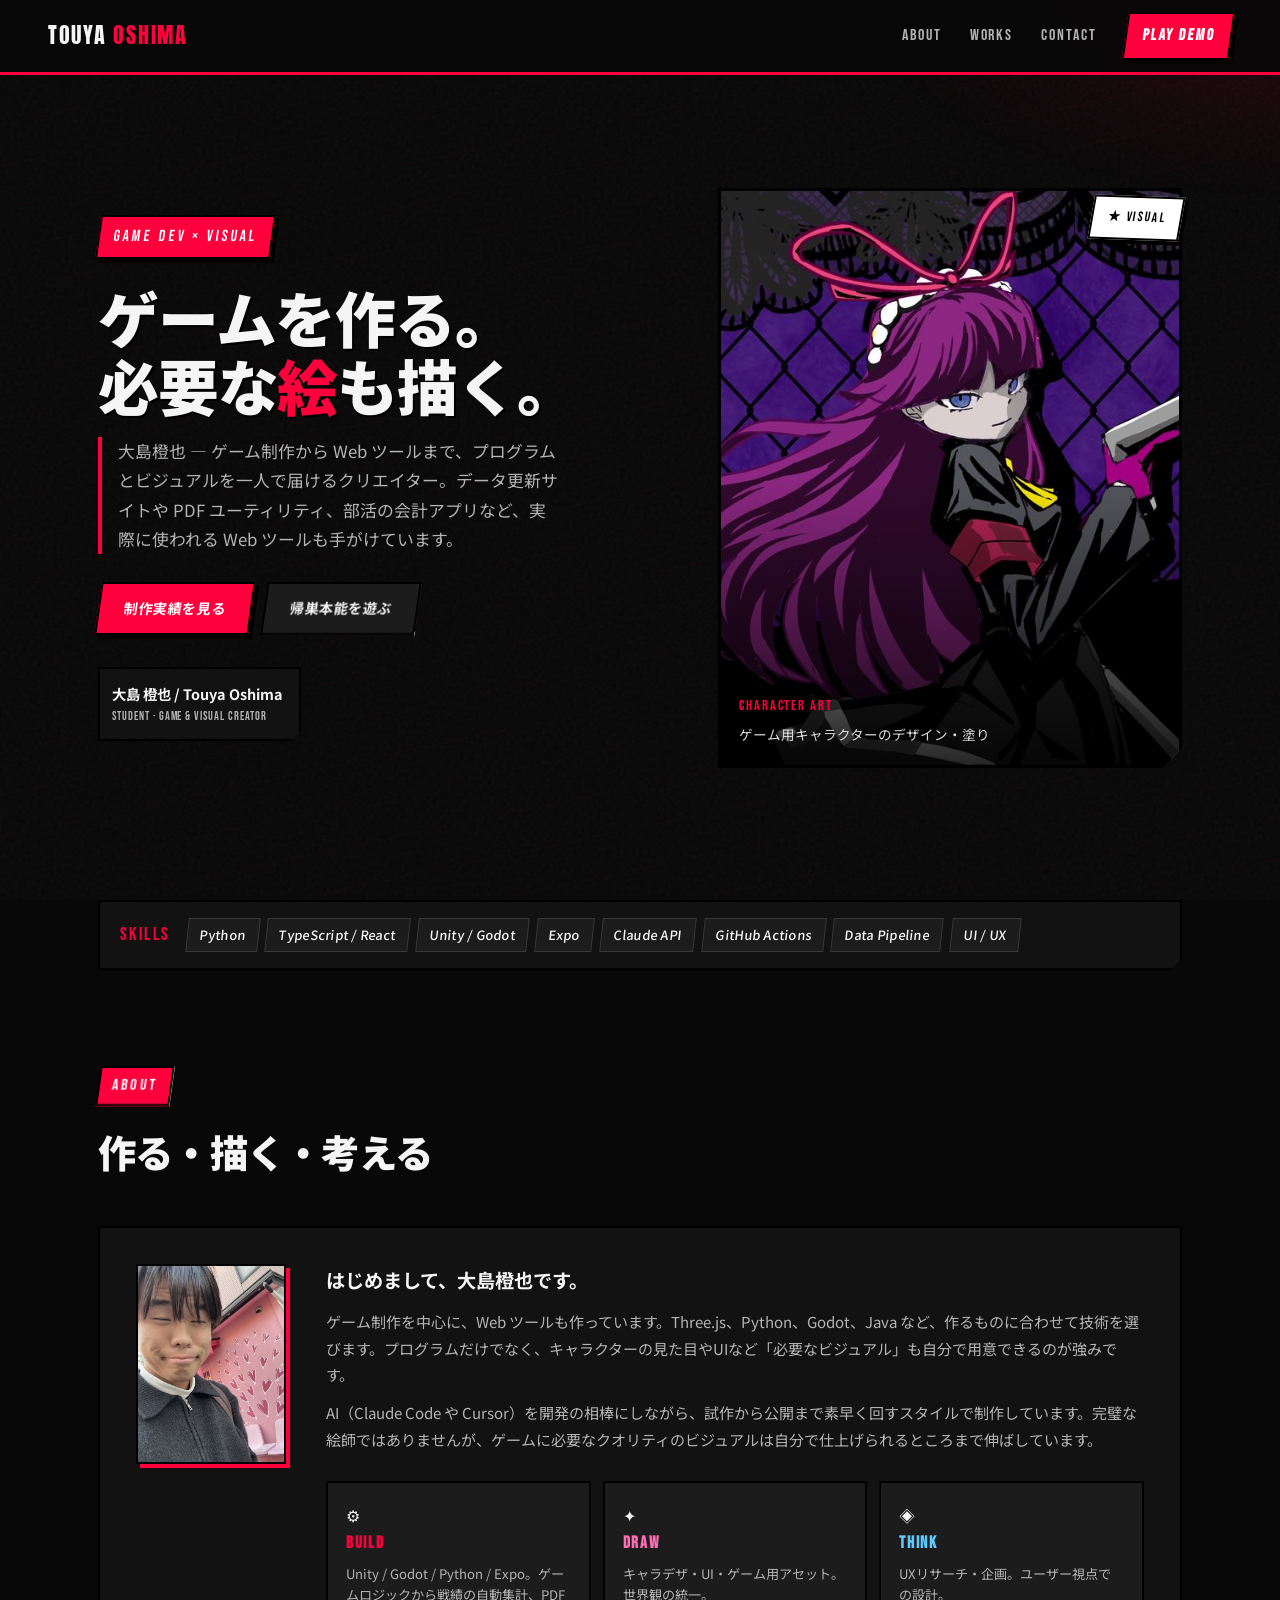
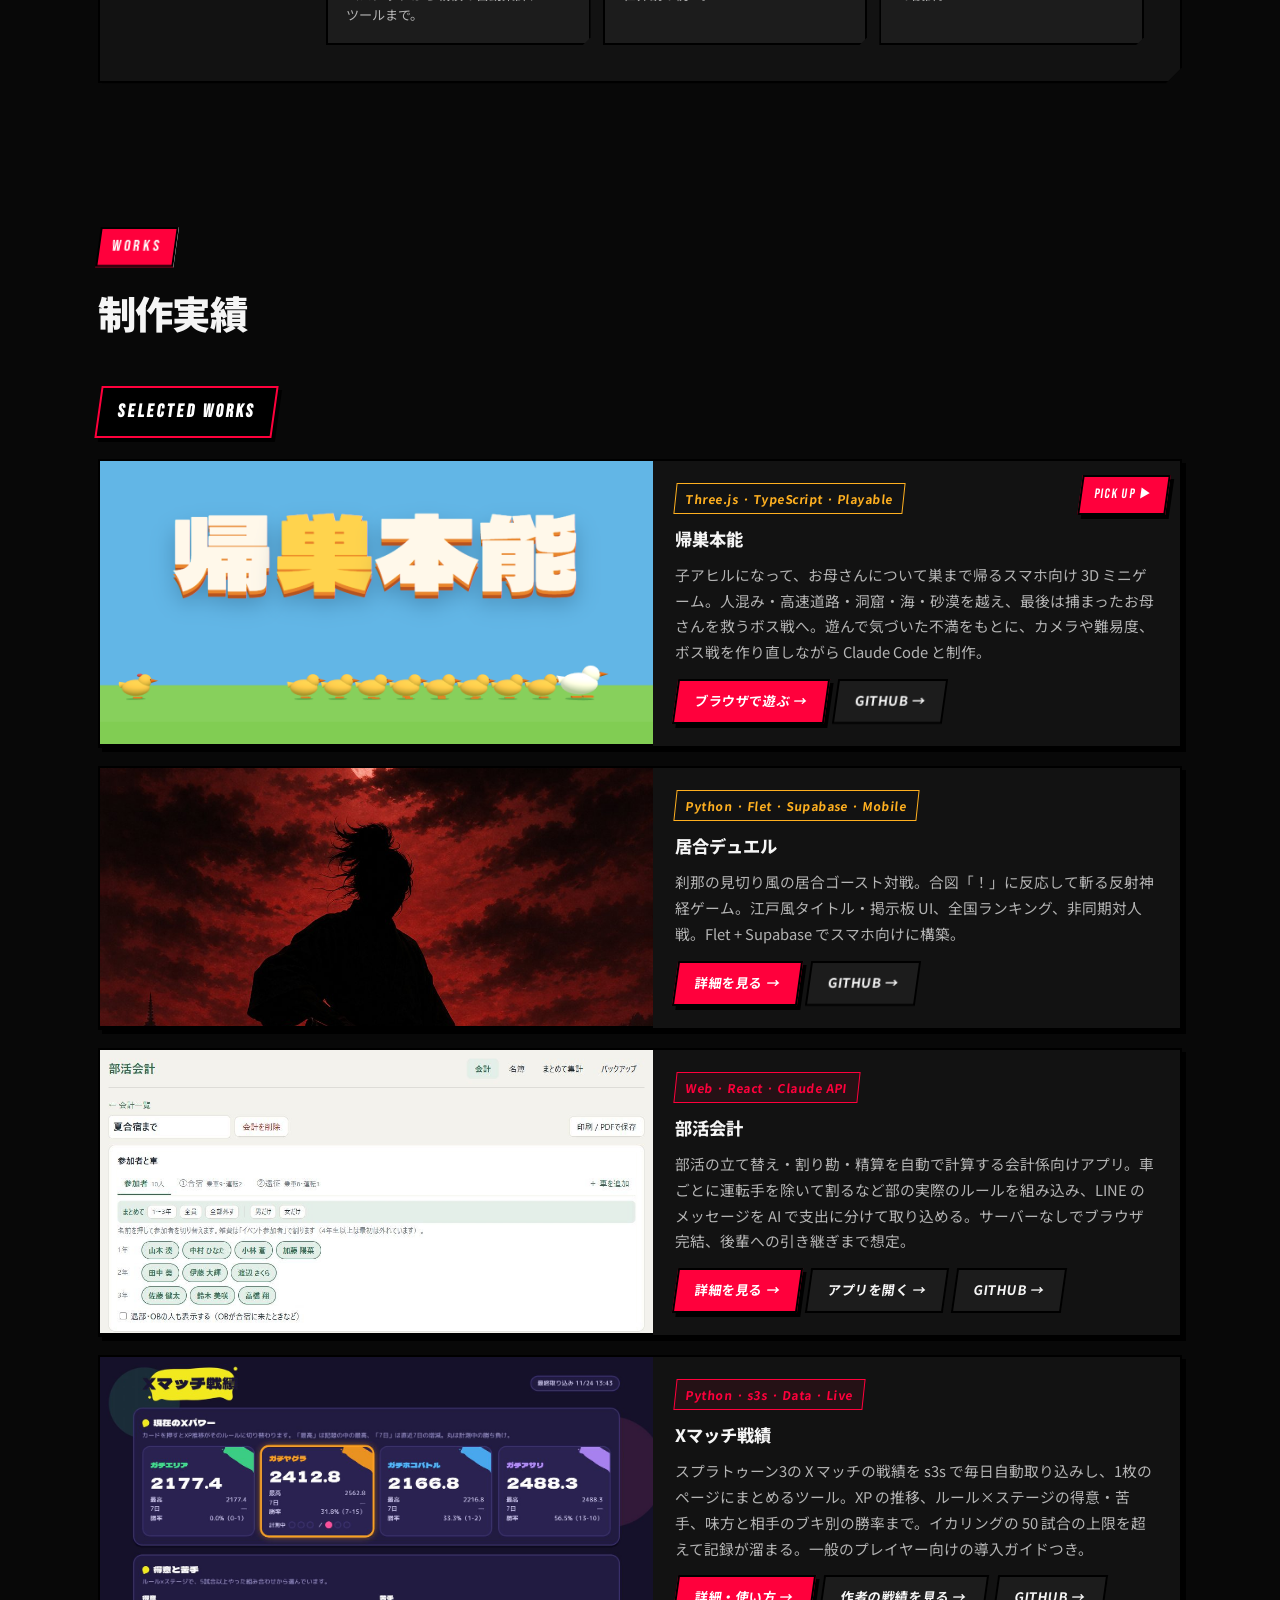
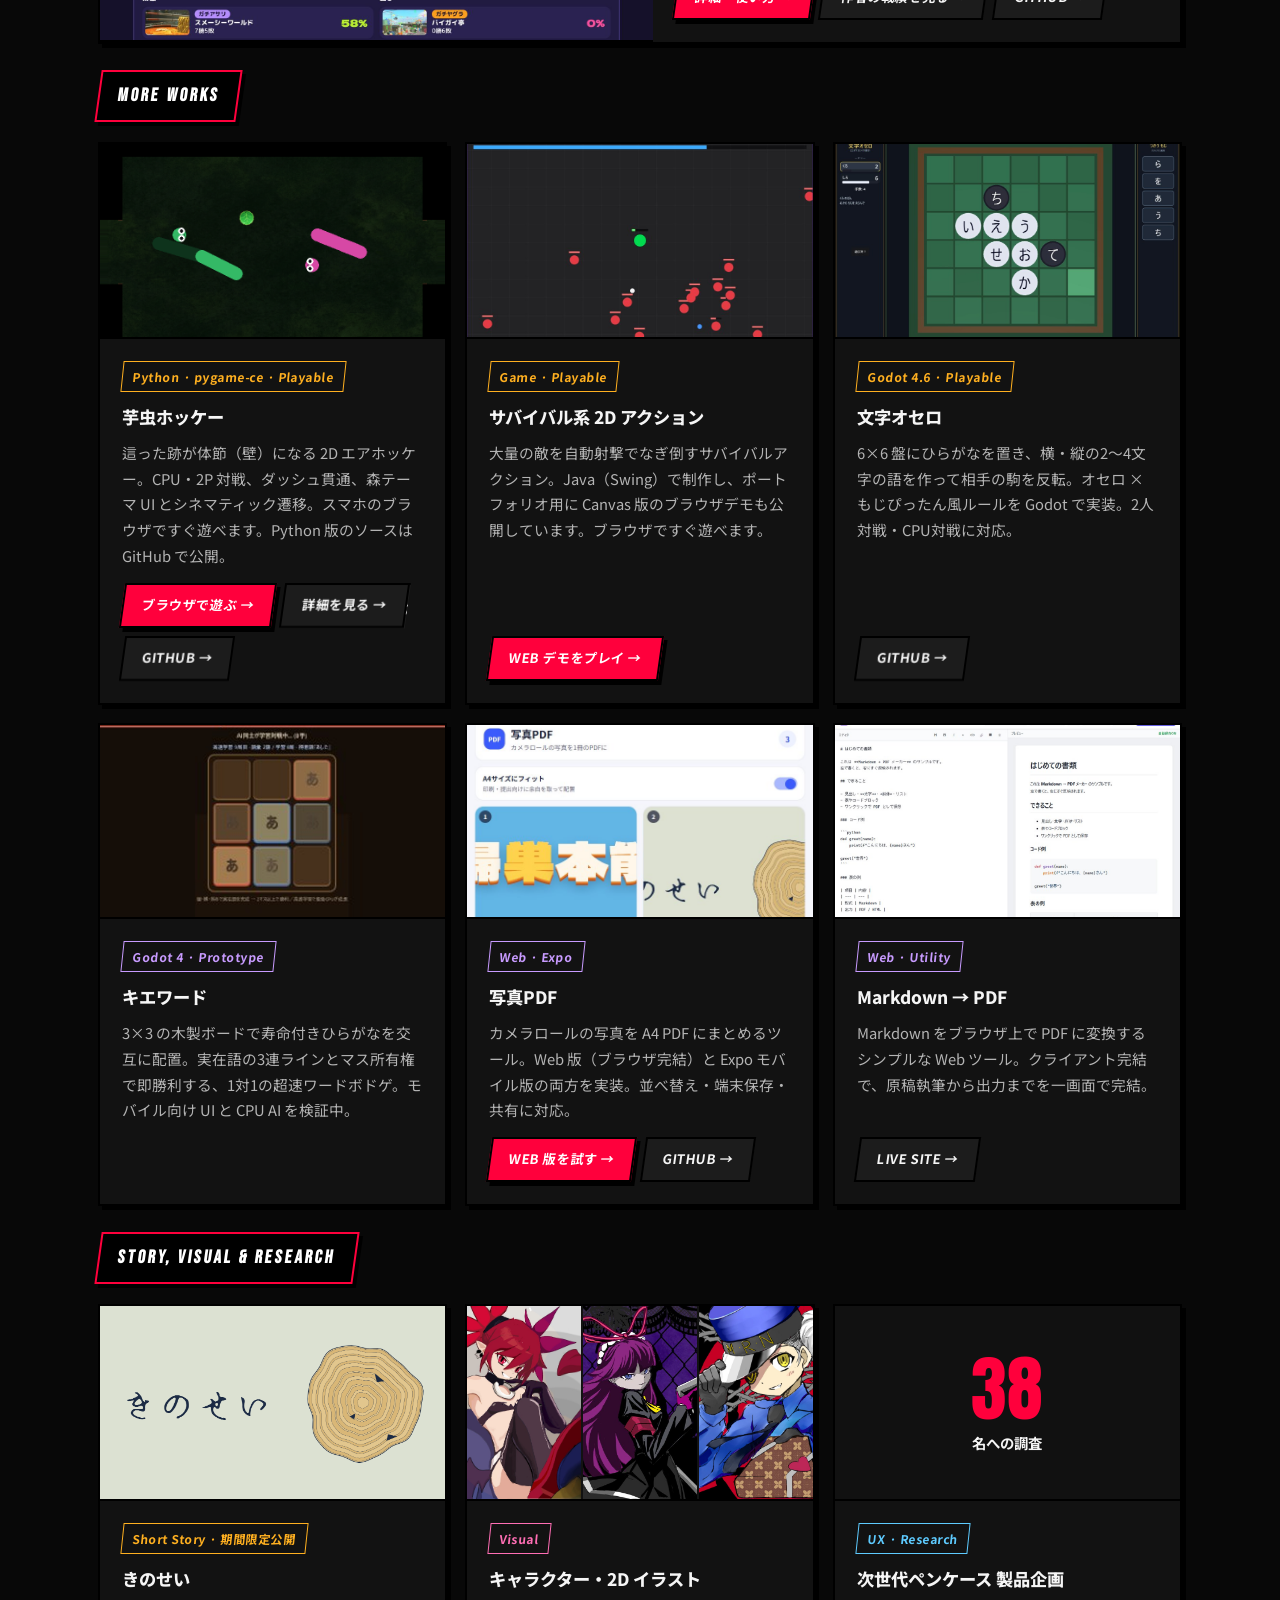
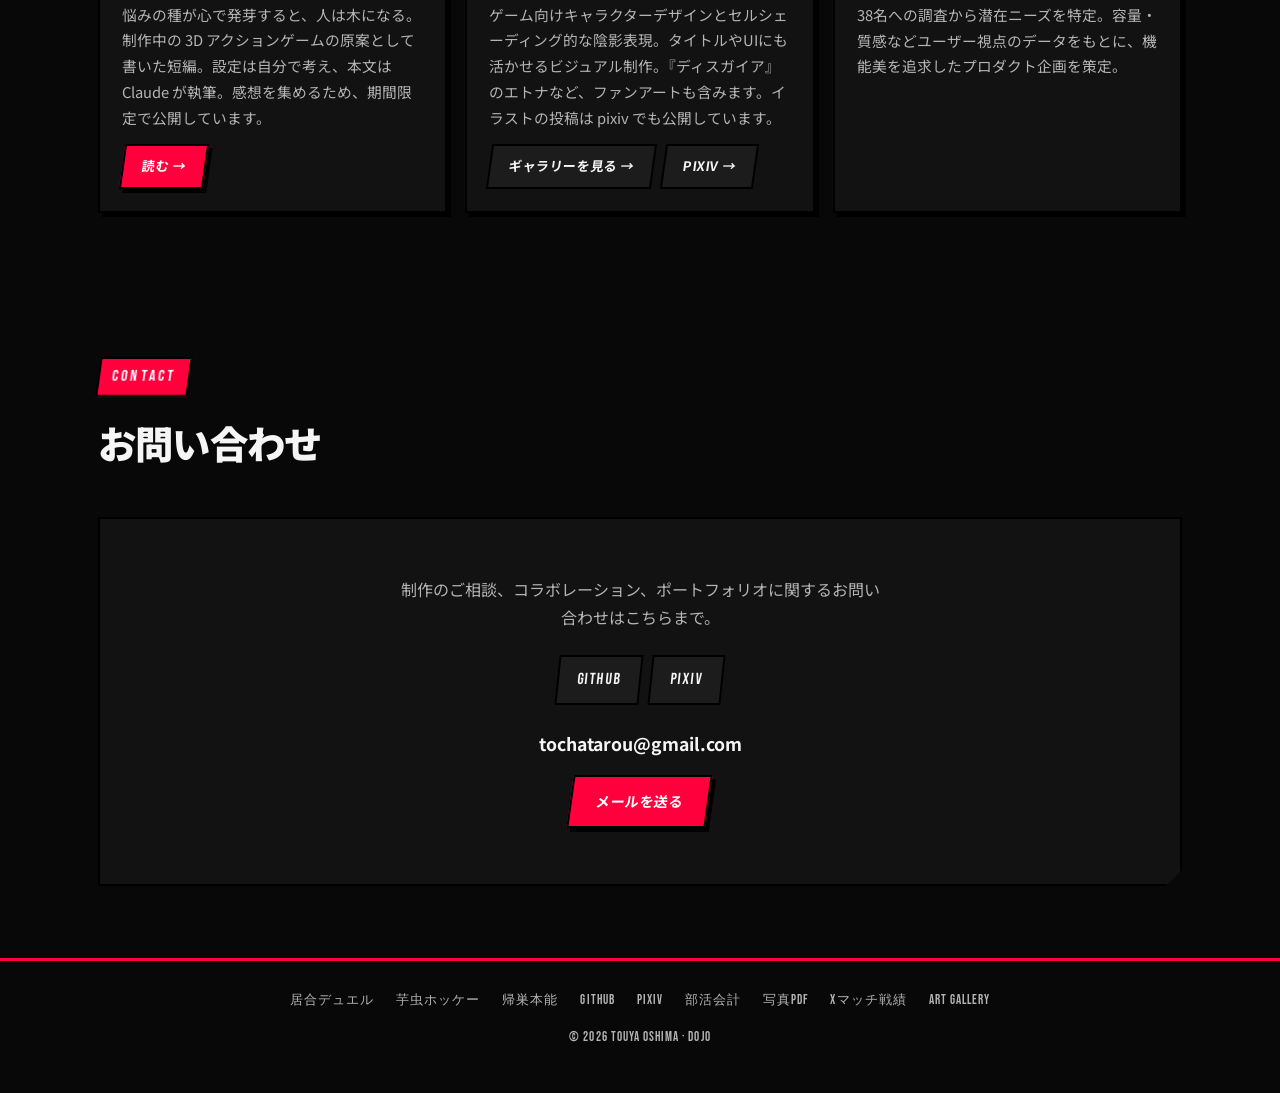
==== commit f750bde9: "Xマッチ戦績をポートフォリオに追加（戦績ページと一般向けの導入ガイド） Co-Authored-By: Claude Opus 5.5 <noreply@anthropic.com> Claude-S" ====
--- a/index.html
+++ b/index.html
@@ -98,7 +98,7 @@
             <div class="pillar build">
               <div class="icon">⚙</div>
               <h4>Build</h4>
-              <p>Unity / Godot / Python / Expo。ゲームロジックから stat.ink 連携の Web サイト、PDF ツールまで。</p>
+              <p>Unity / Godot / Python / Expo。ゲームロジックから戦績の自動集計、PDF ツールまで。</p>
             </div>
             <div class="pillar draw">
               <div class="icon">✦</div>
@@ -168,6 +168,22 @@
               <a href="kaikei/" class="btn btn-primary">詳細を見る →</a>
               <a href="https://koyomivanp.github.io/bukatsu-kaikei/" class="btn btn-ghost" target="_blank" rel="noopener noreferrer">アプリを開く →</a>
               <a href="https://github.com/koyomivanp/bukatsu-kaikei" class="btn btn-ghost" target="_blank" rel="noopener noreferrer">GitHub →</a>
+            </div>
+          </div>
+        </article>
+
+        <article class="project-card featured reveal">
+          <div class="card-thumb thumb-screenshot">
+            <img src="assets/xmatch-top.jpg" alt="Xマッチ戦績 — ルールごとの現在のXパワーと、得意・苦手なステージ" loading="lazy" style="object-fit: cover; object-position: top center;">
+          </div>
+          <div class="card-body">
+            <span class="tag web">Python · s3s · Data · Live</span>
+            <h3>Xマッチ戦績</h3>
+            <p>スプラトゥーン3の X マッチの戦績を s3s で毎日自動取り込みし、1枚のページにまとめるツール。XP の推移、ルール×ステージの得意・苦手、味方と相手のブキ別の勝率まで。イカリングの 50 試合の上限を超えて記録が溜まる。一般のプレイヤー向けの導入ガイドつき。</p>
+            <div class="card-links">
+              <a href="xmatch/guide/" class="btn btn-primary">詳細・使い方 →</a>
+              <a href="xmatch/" class="btn btn-ghost">作者の戦績を見る →</a>
+              <a href="https://github.com/koyomivanp/xmatch-senseki" class="btn btn-ghost" target="_blank" rel="noopener noreferrer">GitHub →</a>
             </div>
           </div>
         </article>
@@ -334,6 +350,7 @@
         <a href="#" data-pixiv target="_blank" rel="noopener noreferrer">pixiv</a>
         <a href="kaikei/">部活会計</a>
         <a href="photo-pdf/">写真PDF</a>
+        <a href="xmatch/guide/">Xマッチ戦績</a>
         <a href="artwork.html">Art Gallery</a>
       </div>
       &copy; 2026 Touya Oshima · <a href="dojo/" style="color: inherit; text-decoration: none;">dojo</a>
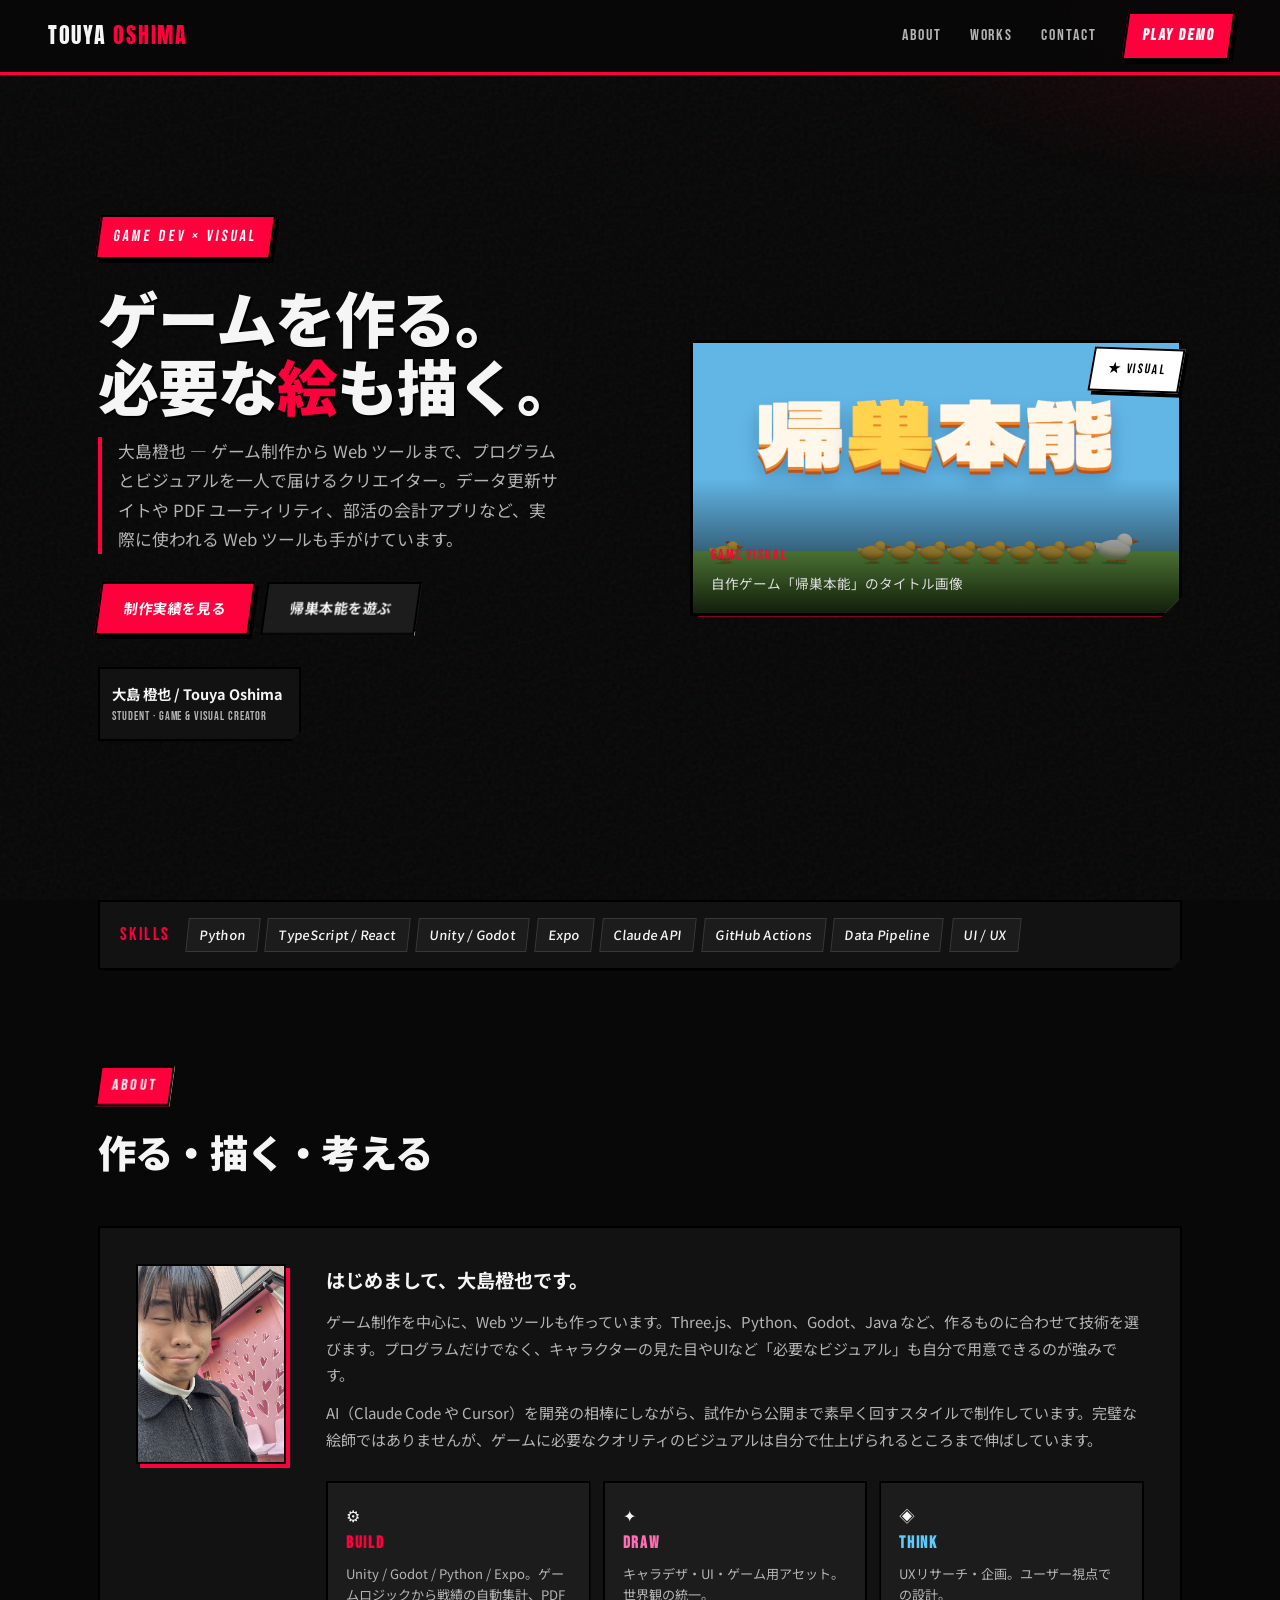
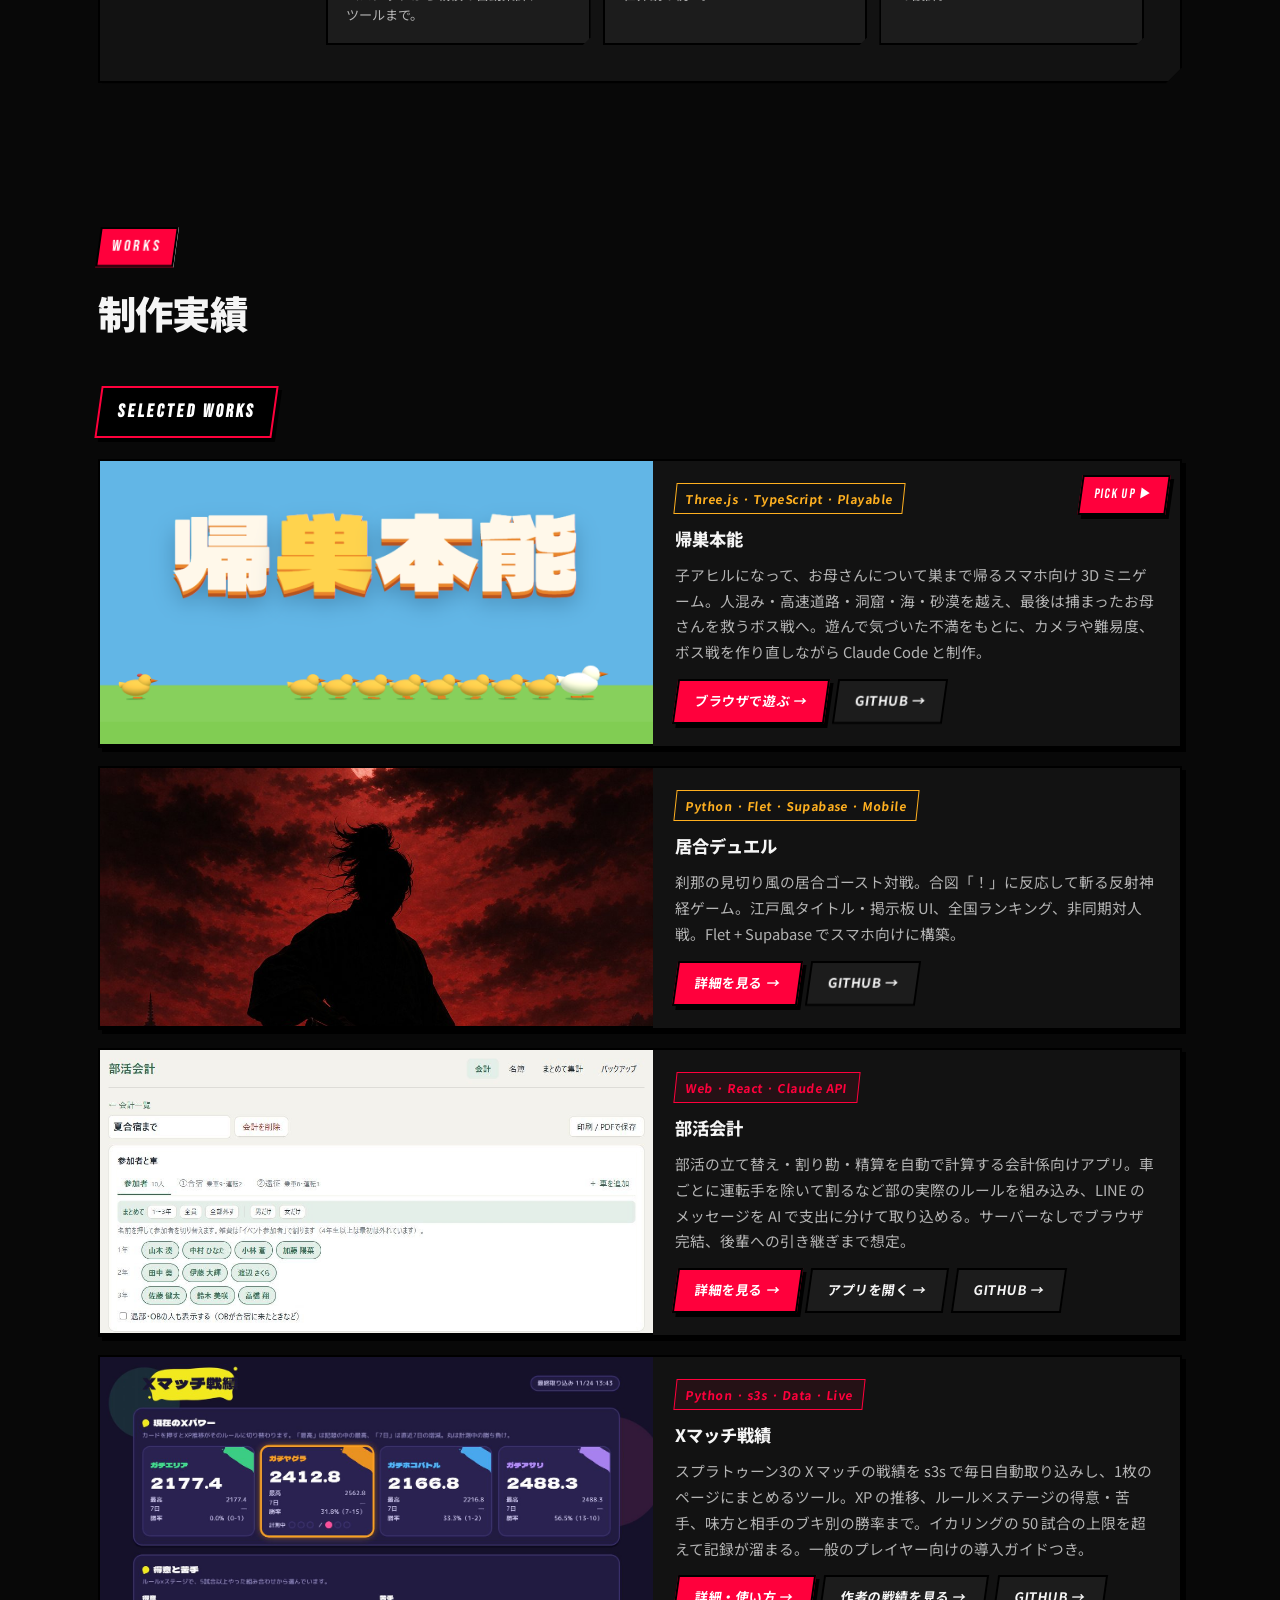
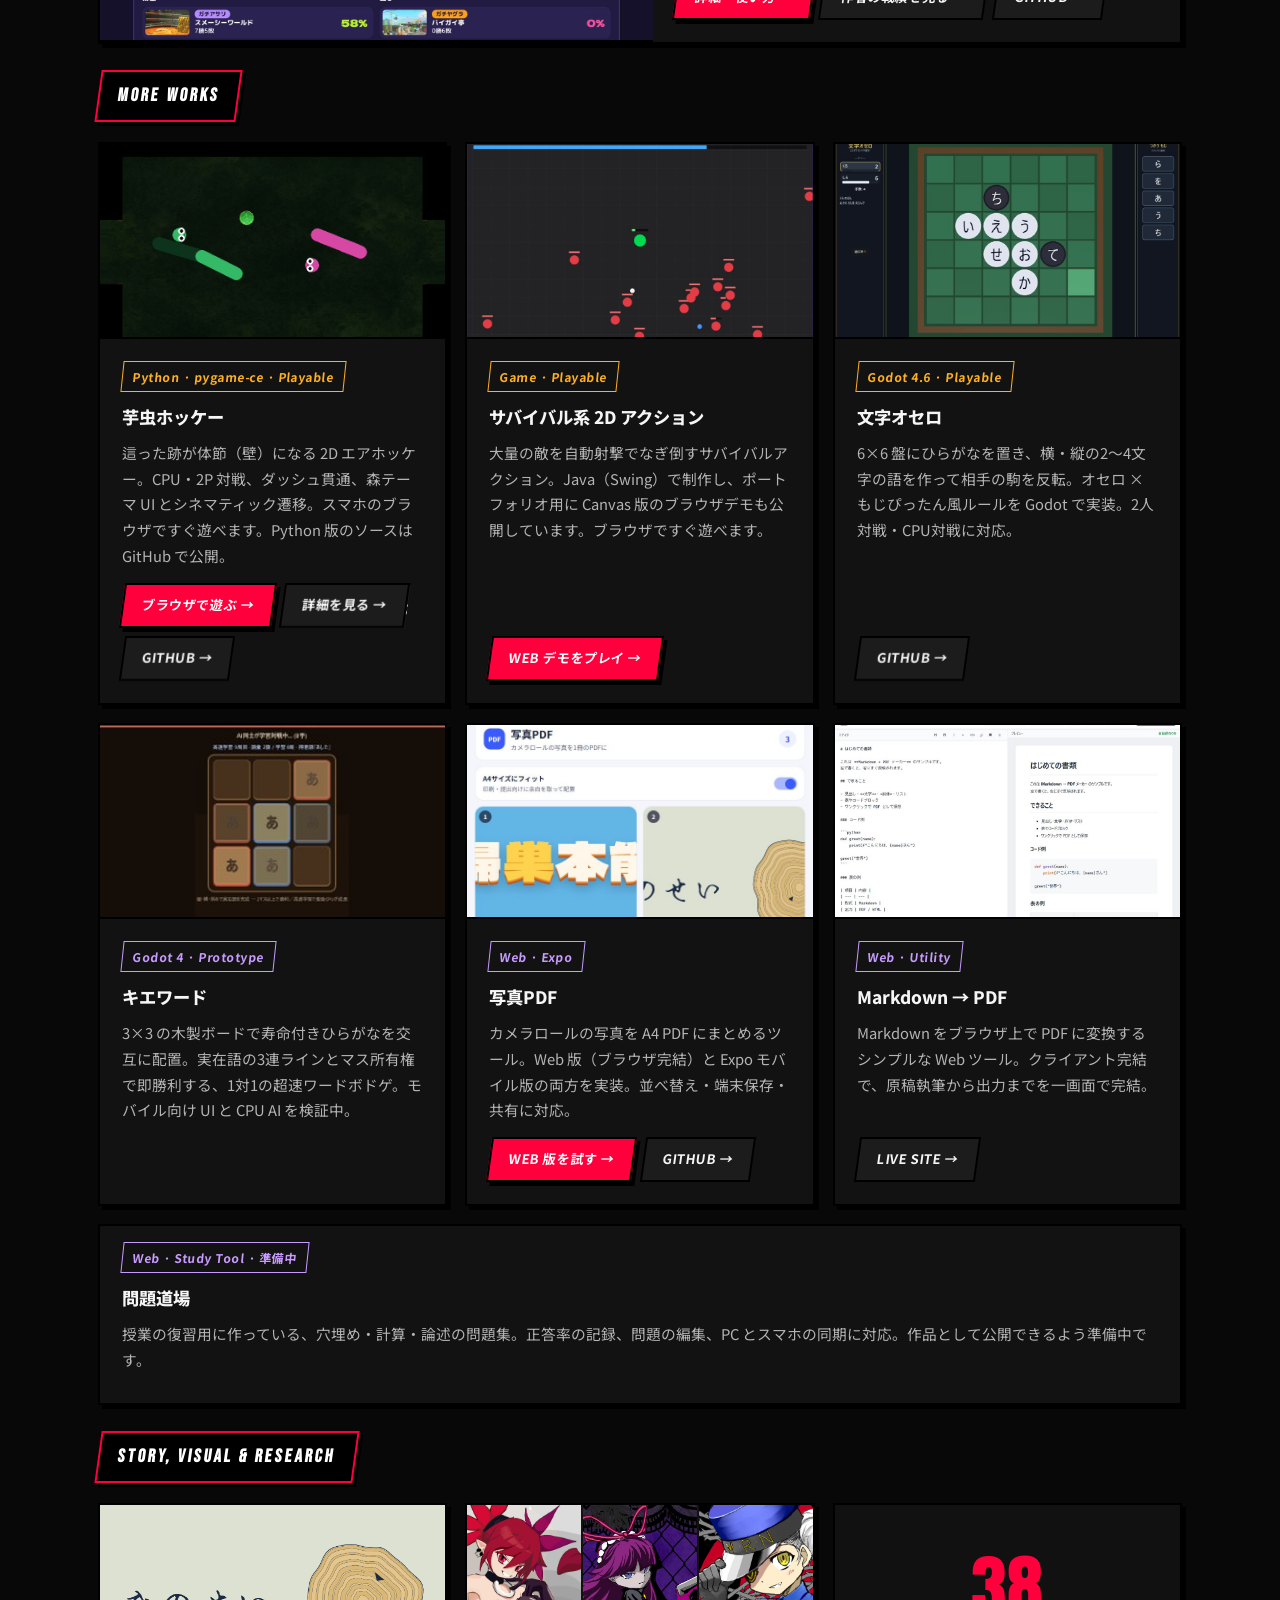
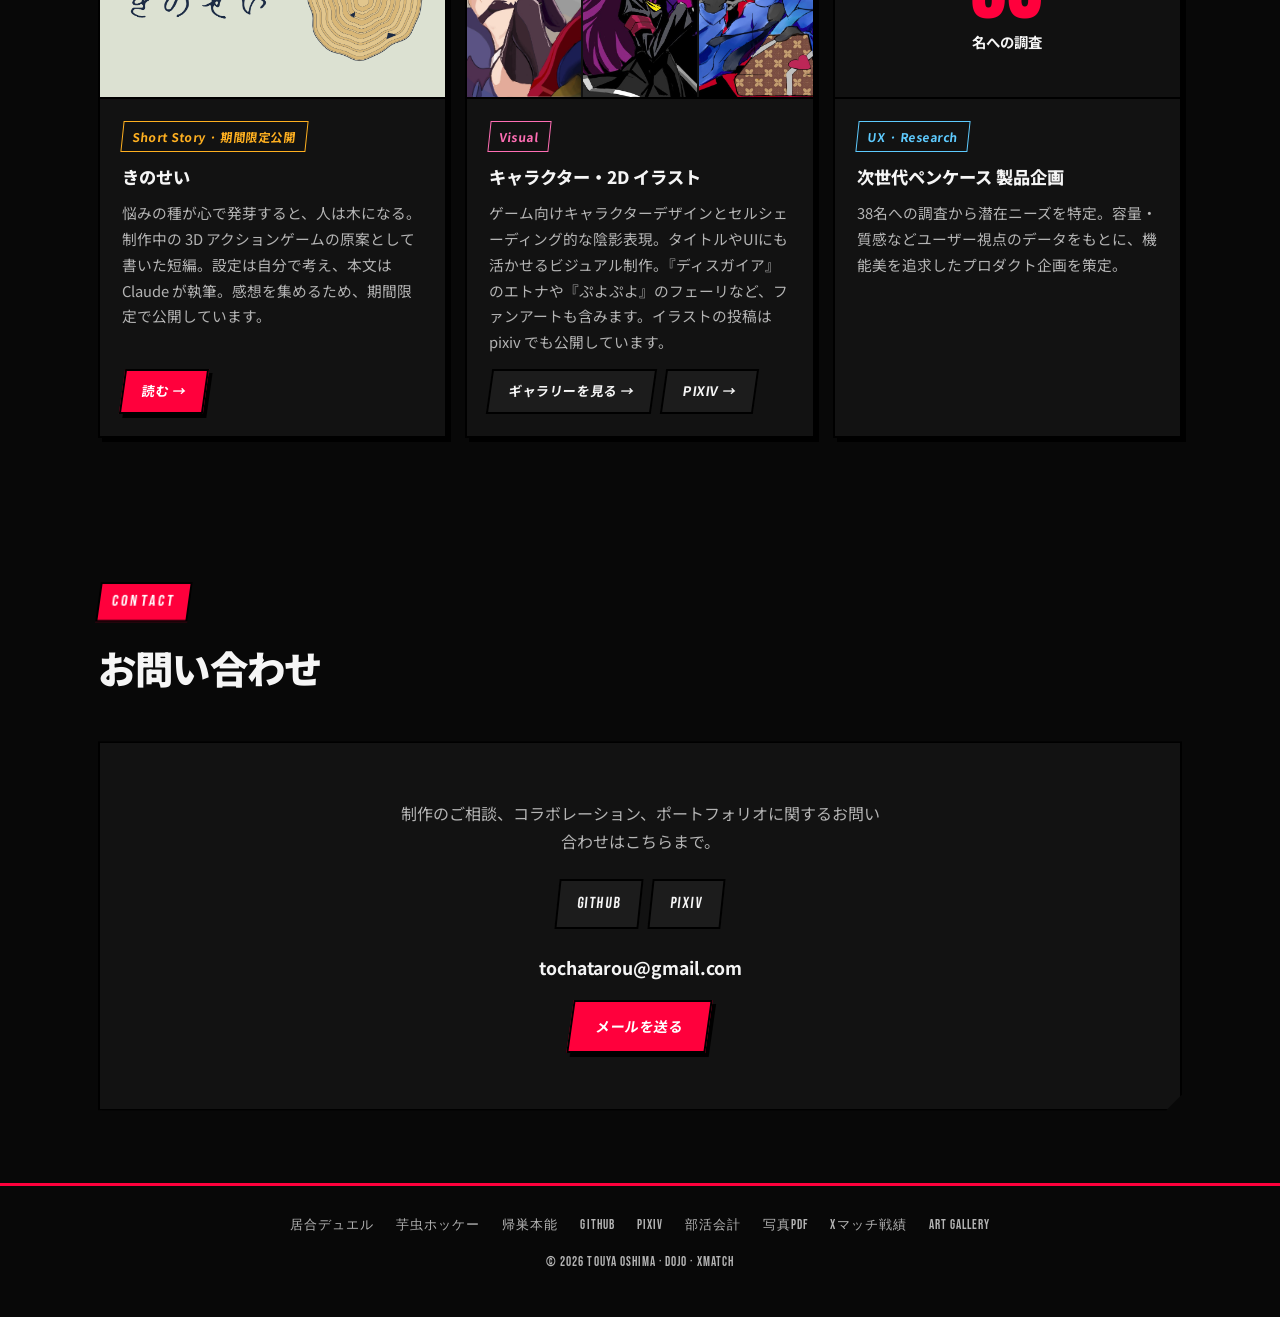
==== commit 430e000b: "Xマッチ戦績のブランチを取り込み（カードを1つにまとめ、最新の戦績で作り直し） Co-Authored-By: Claude Opus 5.5 <noreply@anthropic.com> Clau" ====
--- a/index.html
+++ b/index.html
@@ -9,7 +9,7 @@
   <meta property="og:description" content="ゲーム制作・Web ツール・キャラクターイラスト。作る・描く・考える。">
   <meta property="og:type" content="website">
   <meta property="og:url" content="https://koyomivanp.github.io/">
-  <meta property="og:image" content="https://koyomivanp.github.io/feri.jpg">
+  <meta property="og:image" content="https://koyomivanp.github.io/assets/kisou-honnou-poster.png">
   <meta name="twitter:card" content="summary_large_image">
   <link rel="icon" href="data:image/svg+xml,<svg xmlns='http://www.w3.org/2000/svg' viewBox='0 0 100 100'><text y='.9em' font-size='90'>🎮</text></svg>">
   <link rel="manifest" href="manifest.webmanifest">
@@ -22,7 +22,7 @@
   <link rel="preconnect" href="https://fonts.googleapis.com">
   <link rel="preconnect" href="https://fonts.gstatic.com" crossorigin>
   <link href="https://fonts.googleapis.com/css2?family=Anton&family=Bebas+Neue&family=Noto+Sans+JP:wght@400;500;700;900&display=swap" rel="stylesheet">
-  <link rel="stylesheet" href="assets/site.css">
+  <link rel="stylesheet" href="assets/site.css?v=2">
 </head>
 <body>
   <div class="noise"></div>
@@ -57,11 +57,11 @@
 
       <div class="hero-visual">
         <div class="float-badge">★ VISUAL</div>
-        <div class="art-frame">
-          <img src="feri.jpg" alt="オリジナルキャラクターイラスト">
+        <div class="art-frame wide">
+          <img src="assets/kisou-honnou-poster.png" alt="帰巣本能 — 青空と草地に大きなロゴ、お母さんアヒルとひなの列、遅れて追いかける1羽">
           <div class="art-caption">
-            <div class="label">Character Art</div>
-            <p>ゲーム用キャラクターのデザイン・塗り</p>
+            <div class="label">Game Visual</div>
+            <p>自作ゲーム「帰巣本能」のタイトル画像</p>
           </div>
         </div>
       </div>
@@ -276,6 +276,15 @@
           </div>
         </article>
 
+        <!-- 問題道場の席。作品として出せるようになったら、リンクを足して「準備中」を外す -->
+        <article class="project-card compact reveal">
+          <div class="card-body">
+            <span class="tag dev">Web · Study Tool · 準備中</span>
+            <h3>問題道場</h3>
+            <p>授業の復習用に作っている、穴埋め・計算・論述の問題集。正答率の記録、問題の編集、PC とスマホの同期に対応。作品として公開できるよう準備中です。</p>
+          </div>
+        </article>
+
         <div class="works-category reveal">
           <h3>Story, Visual &amp; Research</h3>
         </div>
@@ -298,13 +307,13 @@
         <article class="project-card reveal">
           <div class="card-thumb thumb-art">
             <img src="etna.jpg" alt="『ディスガイア』シリーズのエトナのファンアート" loading="lazy" class="char-focus-face">
-            <img src="feri.jpg" alt="キャラクターイラスト1" loading="lazy" class="char-focus-right">
+            <img src="feri.jpg" alt="『ぷよぷよ』シリーズのフェーリのファンアート" loading="lazy" class="char-focus-right">
             <img src="pel.jpg" alt="キャラクターイラスト2" loading="lazy">
           </div>
           <div class="card-body">
             <span class="tag art">Visual</span>
             <h3>キャラクター・2D イラスト</h3>
-            <p>ゲーム向けキャラクターデザインとセルシェーディング的な陰影表現。タイトルやUIにも活かせるビジュアル制作。『ディスガイア』のエトナなど、ファンアートも含みます。イラストの投稿は pixiv でも公開しています。</p>
+            <p>ゲーム向けキャラクターデザインとセルシェーディング的な陰影表現。タイトルやUIにも活かせるビジュアル制作。『ディスガイア』のエトナや『ぷよぷよ』のフェーリなど、ファンアートも含みます。イラストの投稿は pixiv でも公開しています。</p>
             <div class="card-links">
               <a href="artwork.html" class="btn btn-ghost">ギャラリーを見る →</a>
               <a href="#" data-pixiv class="btn btn-ghost" target="_blank" rel="noopener noreferrer">pixiv →</a>
@@ -353,7 +362,7 @@
         <a href="xmatch/guide/">Xマッチ戦績</a>
         <a href="artwork.html">Art Gallery</a>
       </div>
-      &copy; 2026 Touya Oshima · <a href="dojo/" style="color: inherit; text-decoration: none;">dojo</a>
+      &copy; 2026 Touya Oshima · <a href="dojo/" style="color: inherit; text-decoration: none;">dojo</a> · <a href="xmatch/" style="color: inherit; text-decoration: none;">xmatch</a>
     </footer>
   </div>
 
